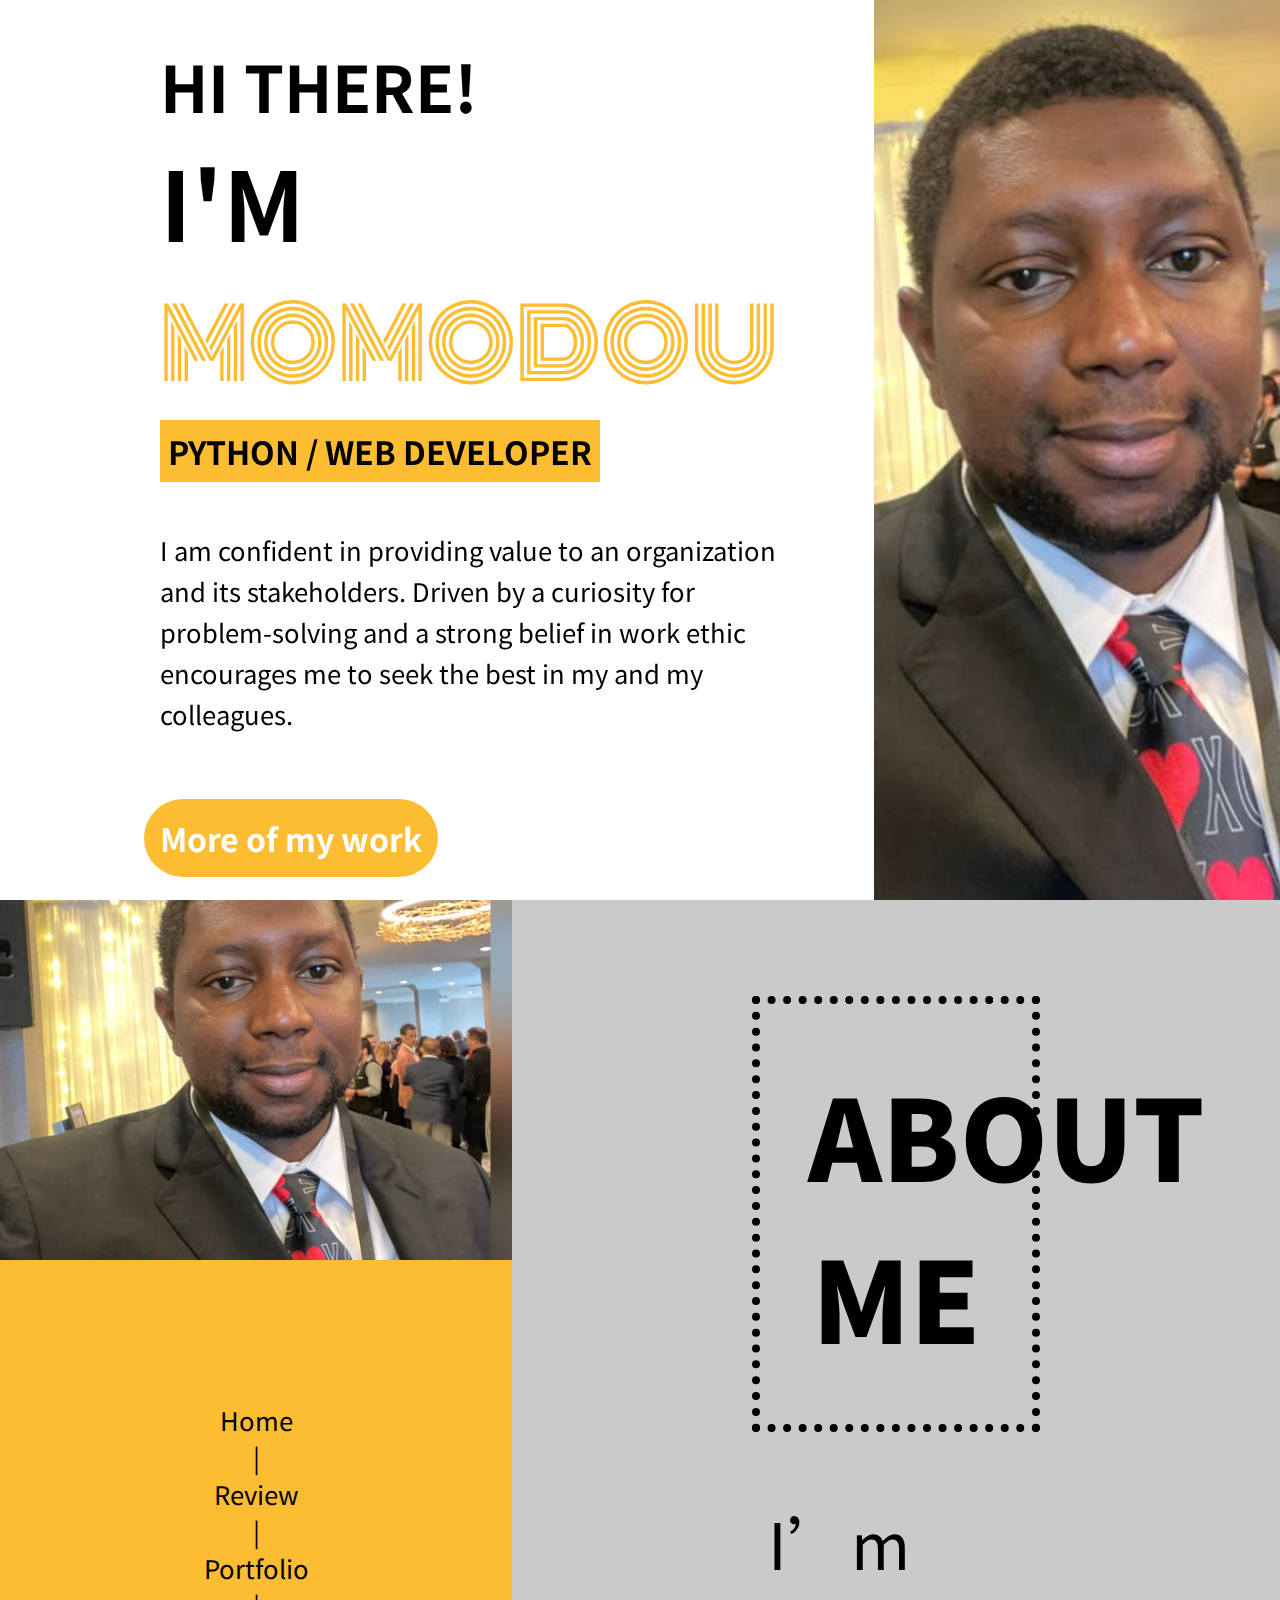
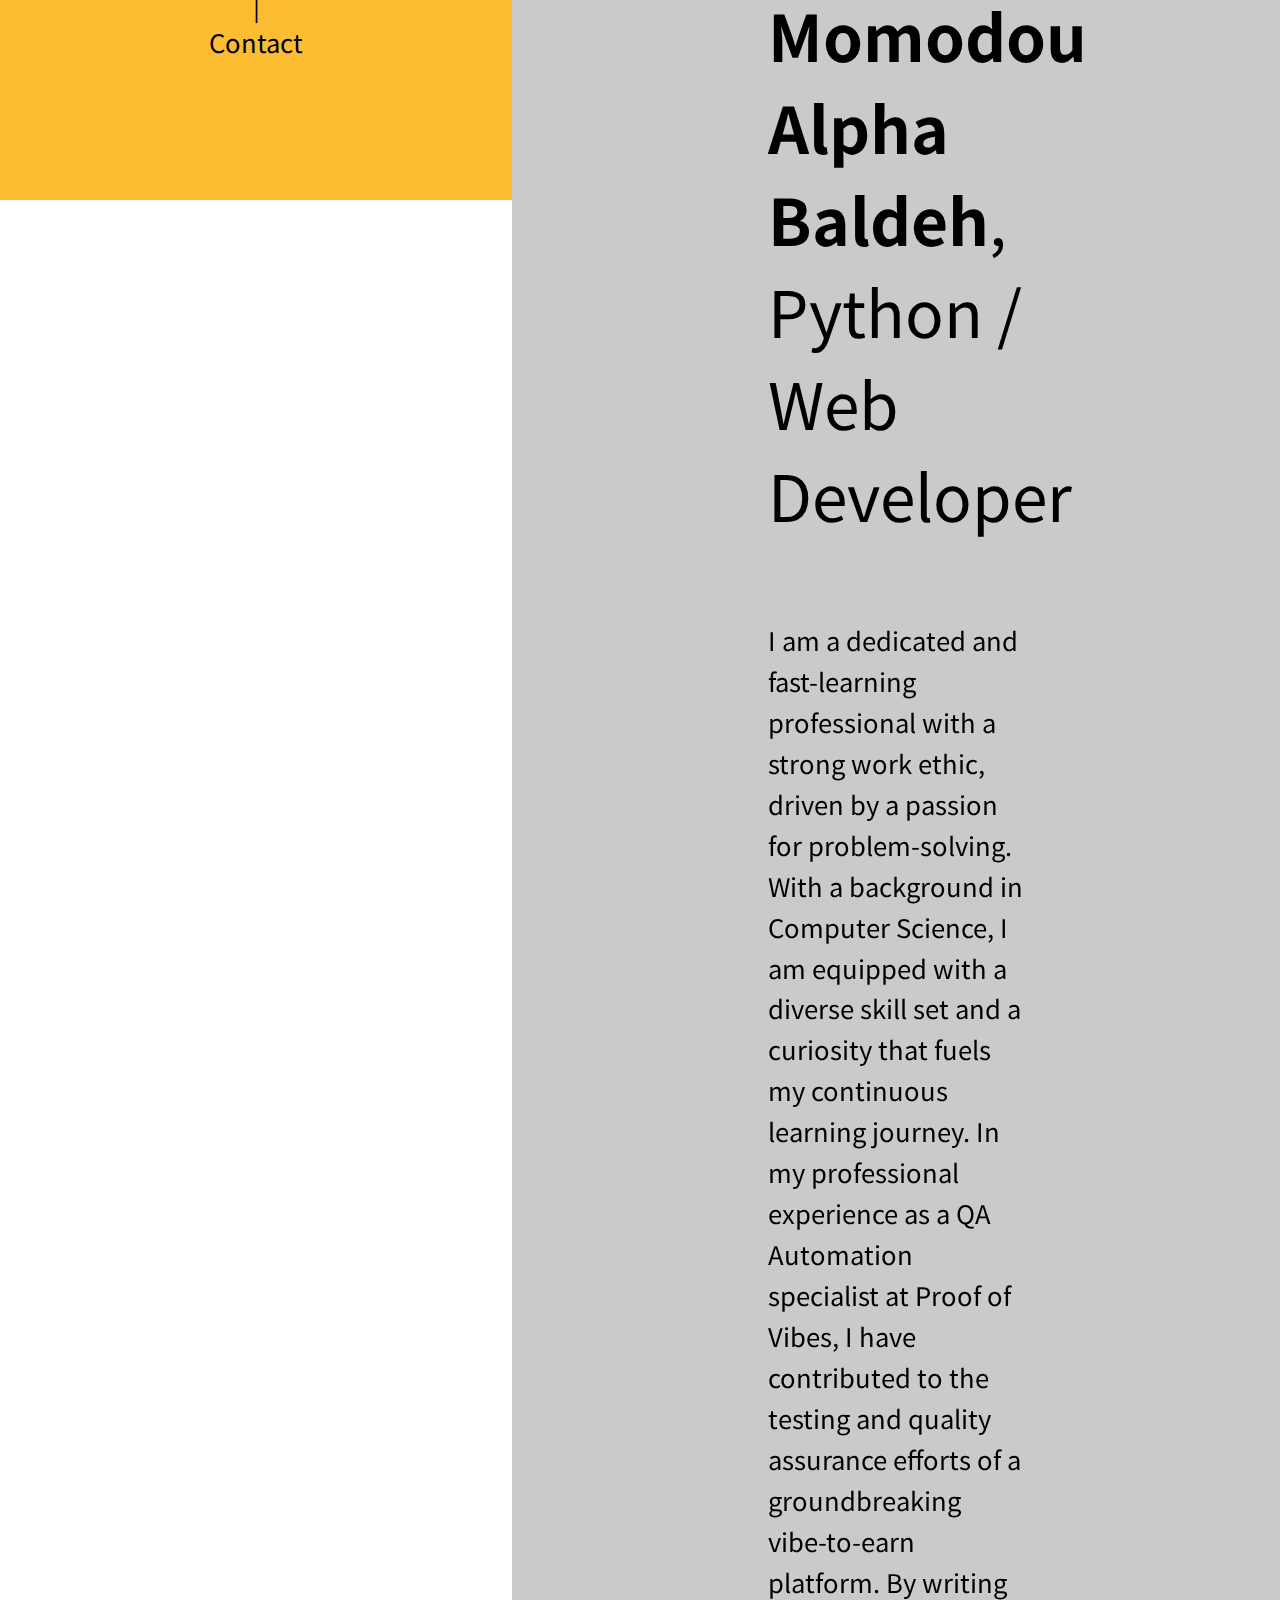
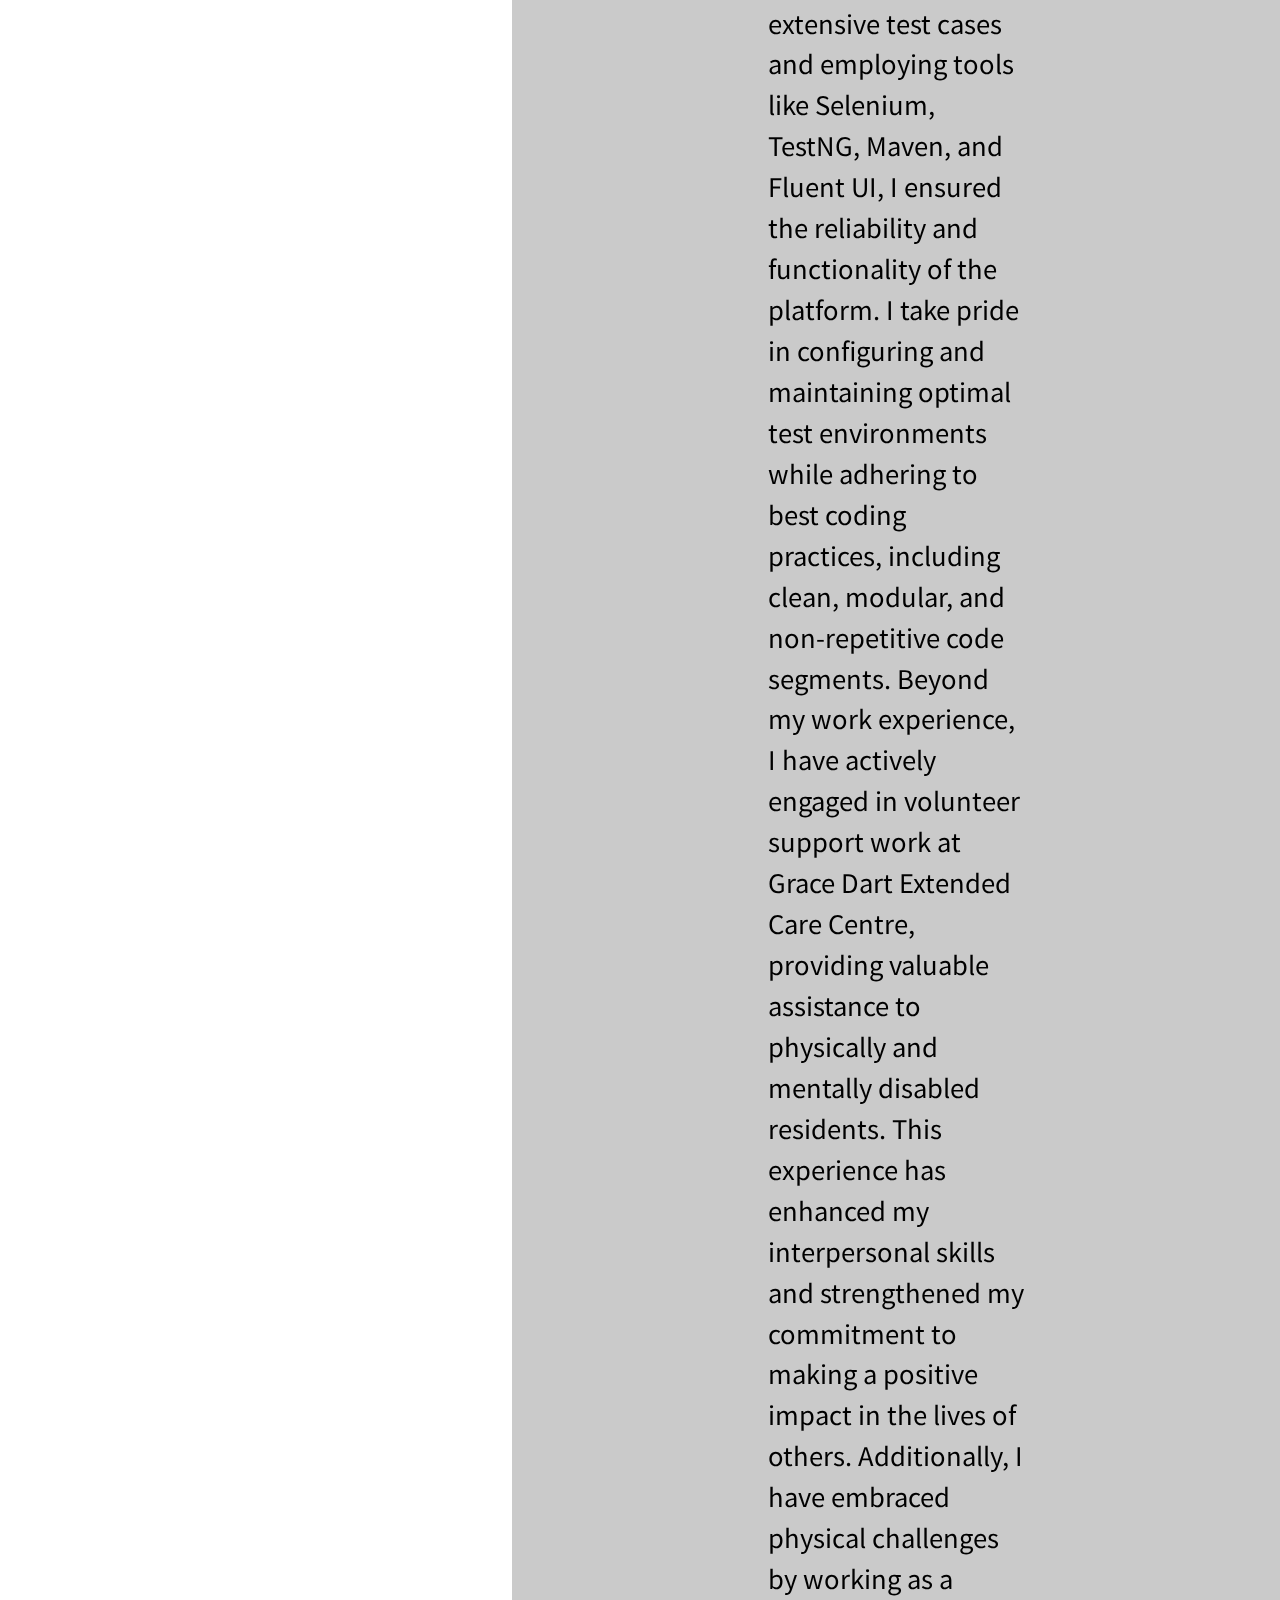
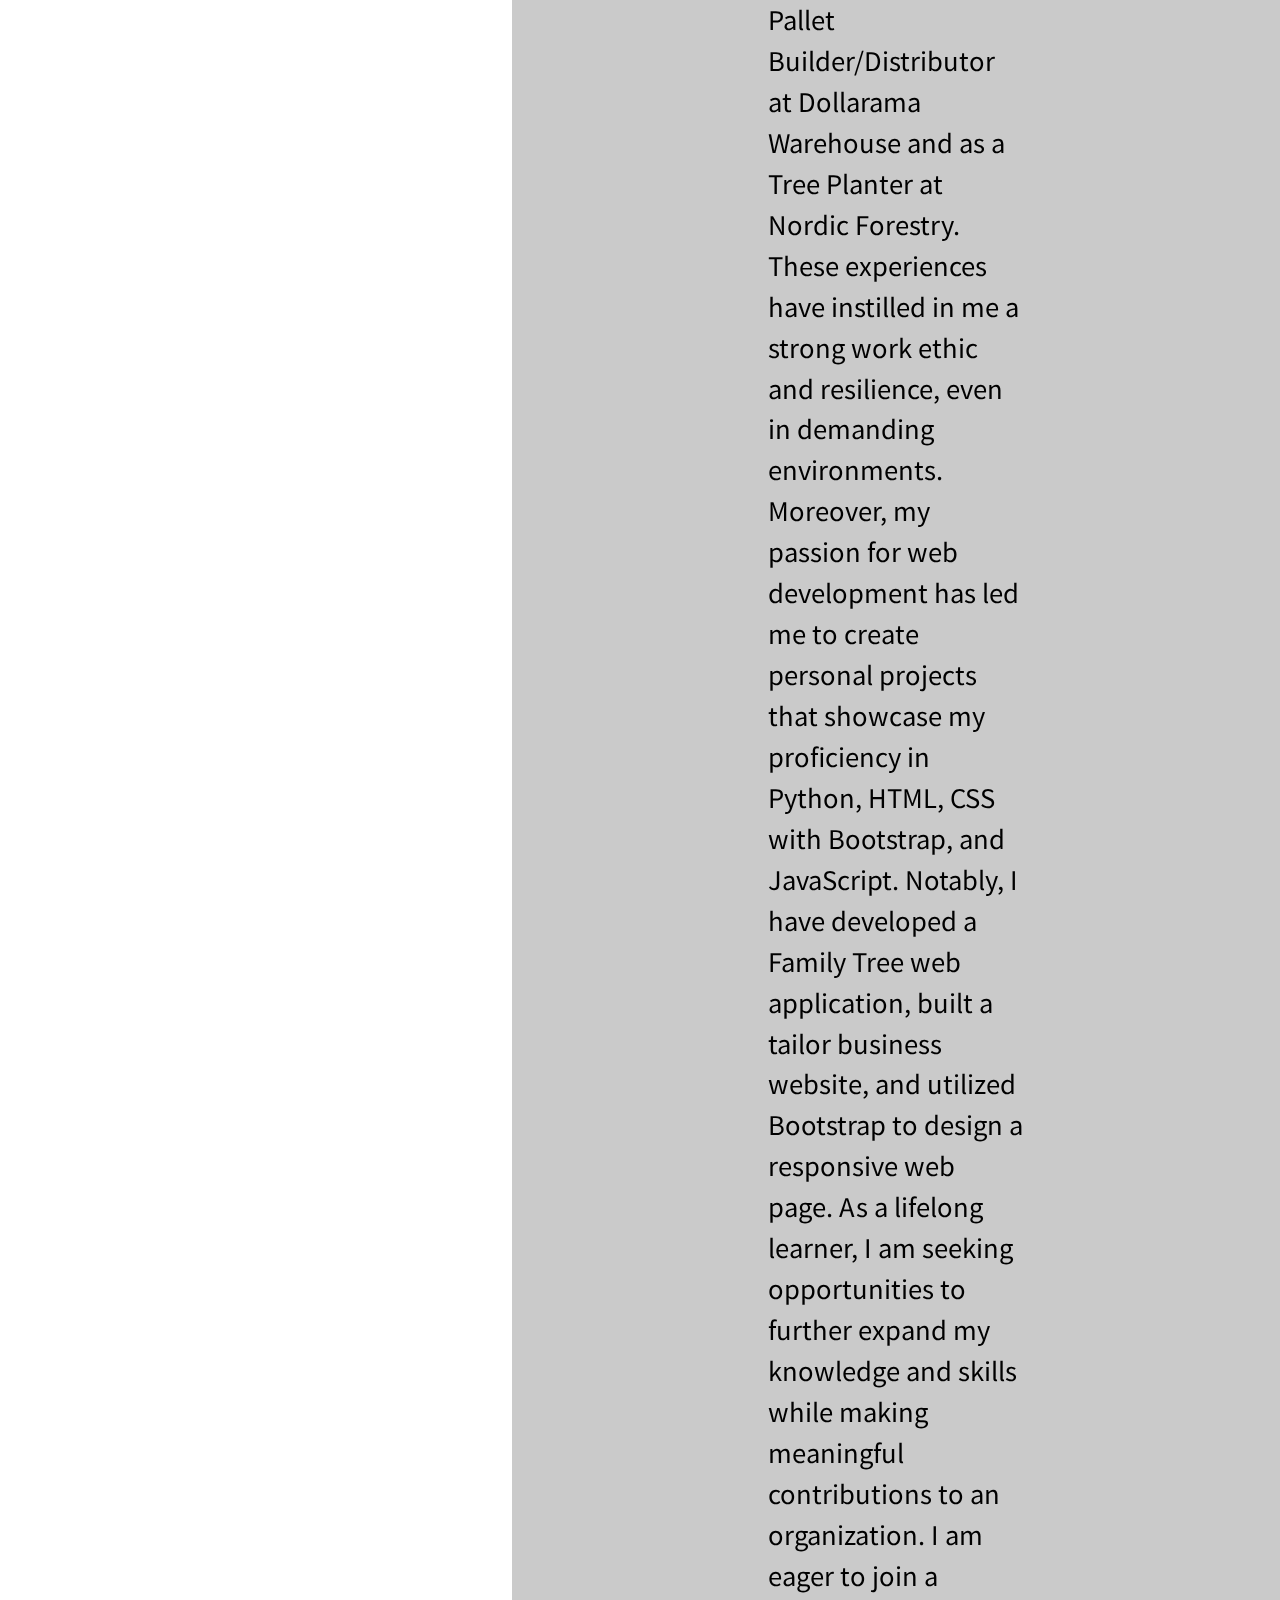
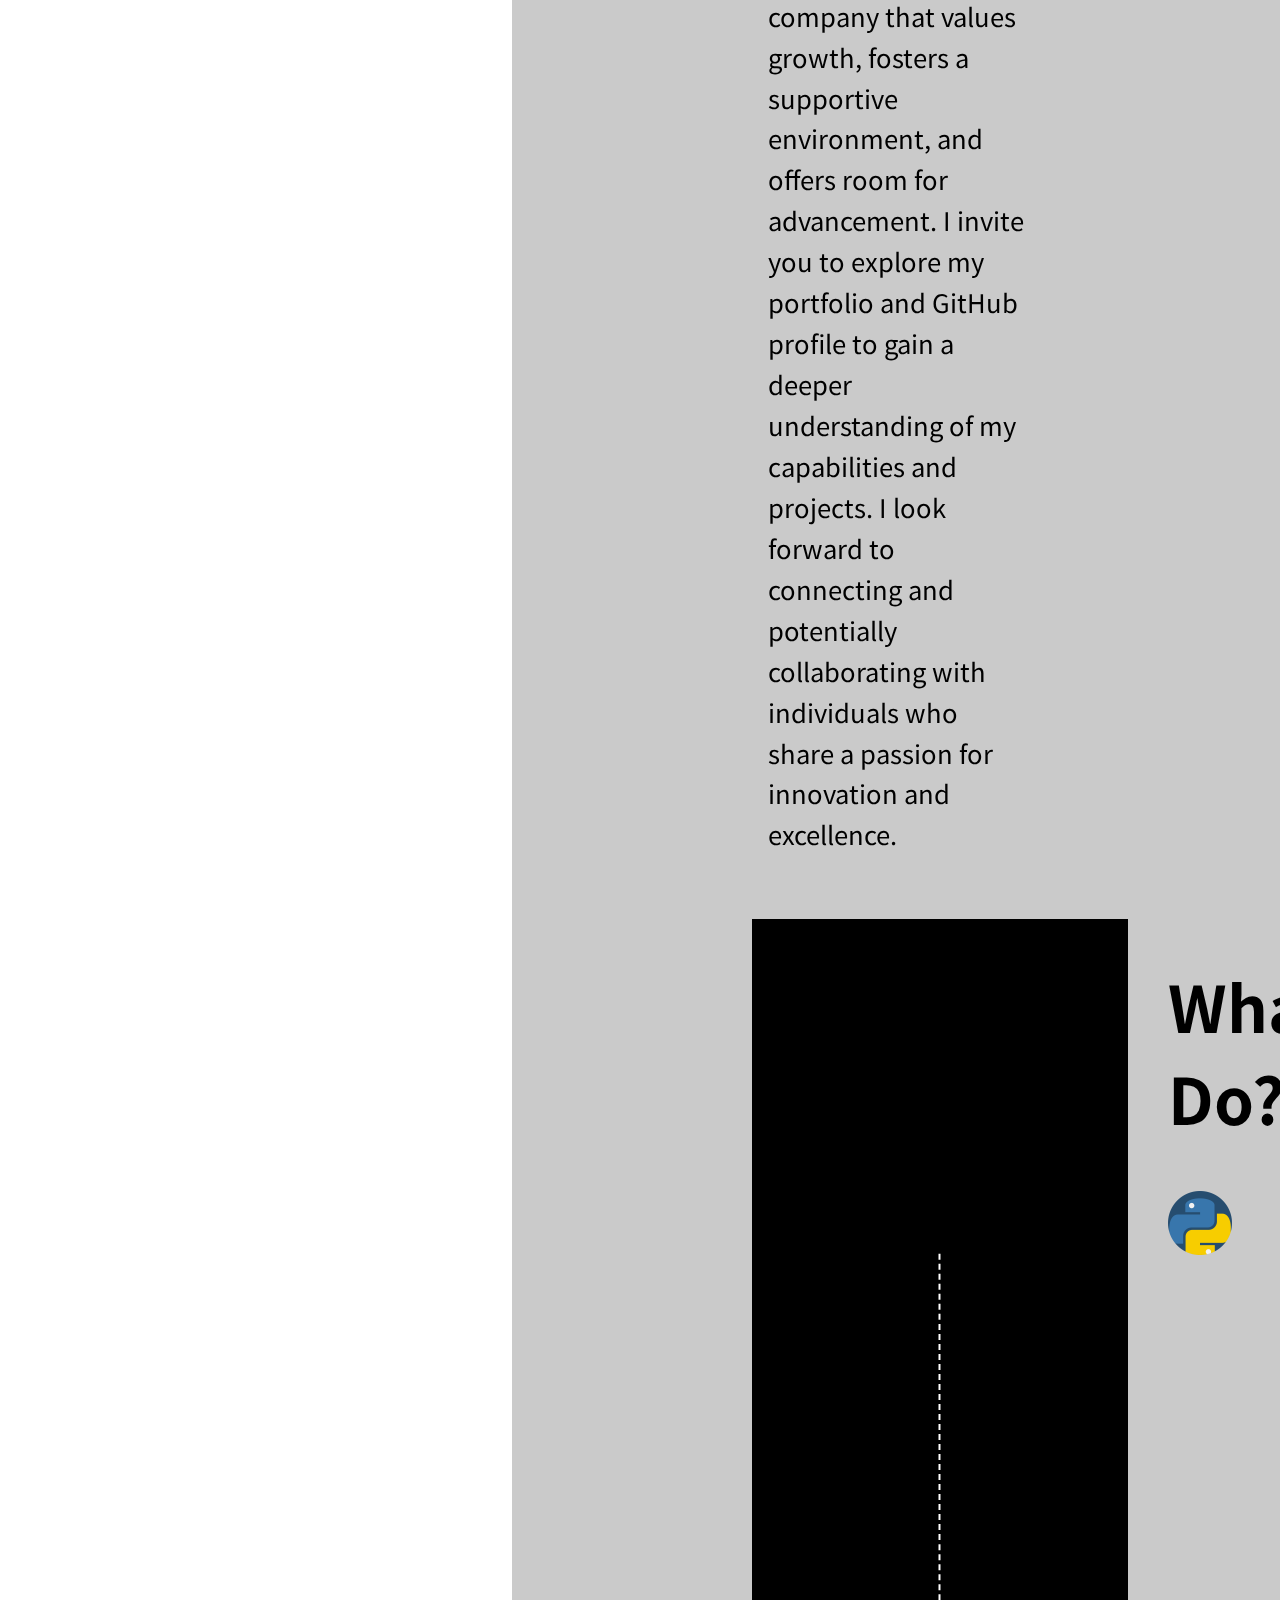
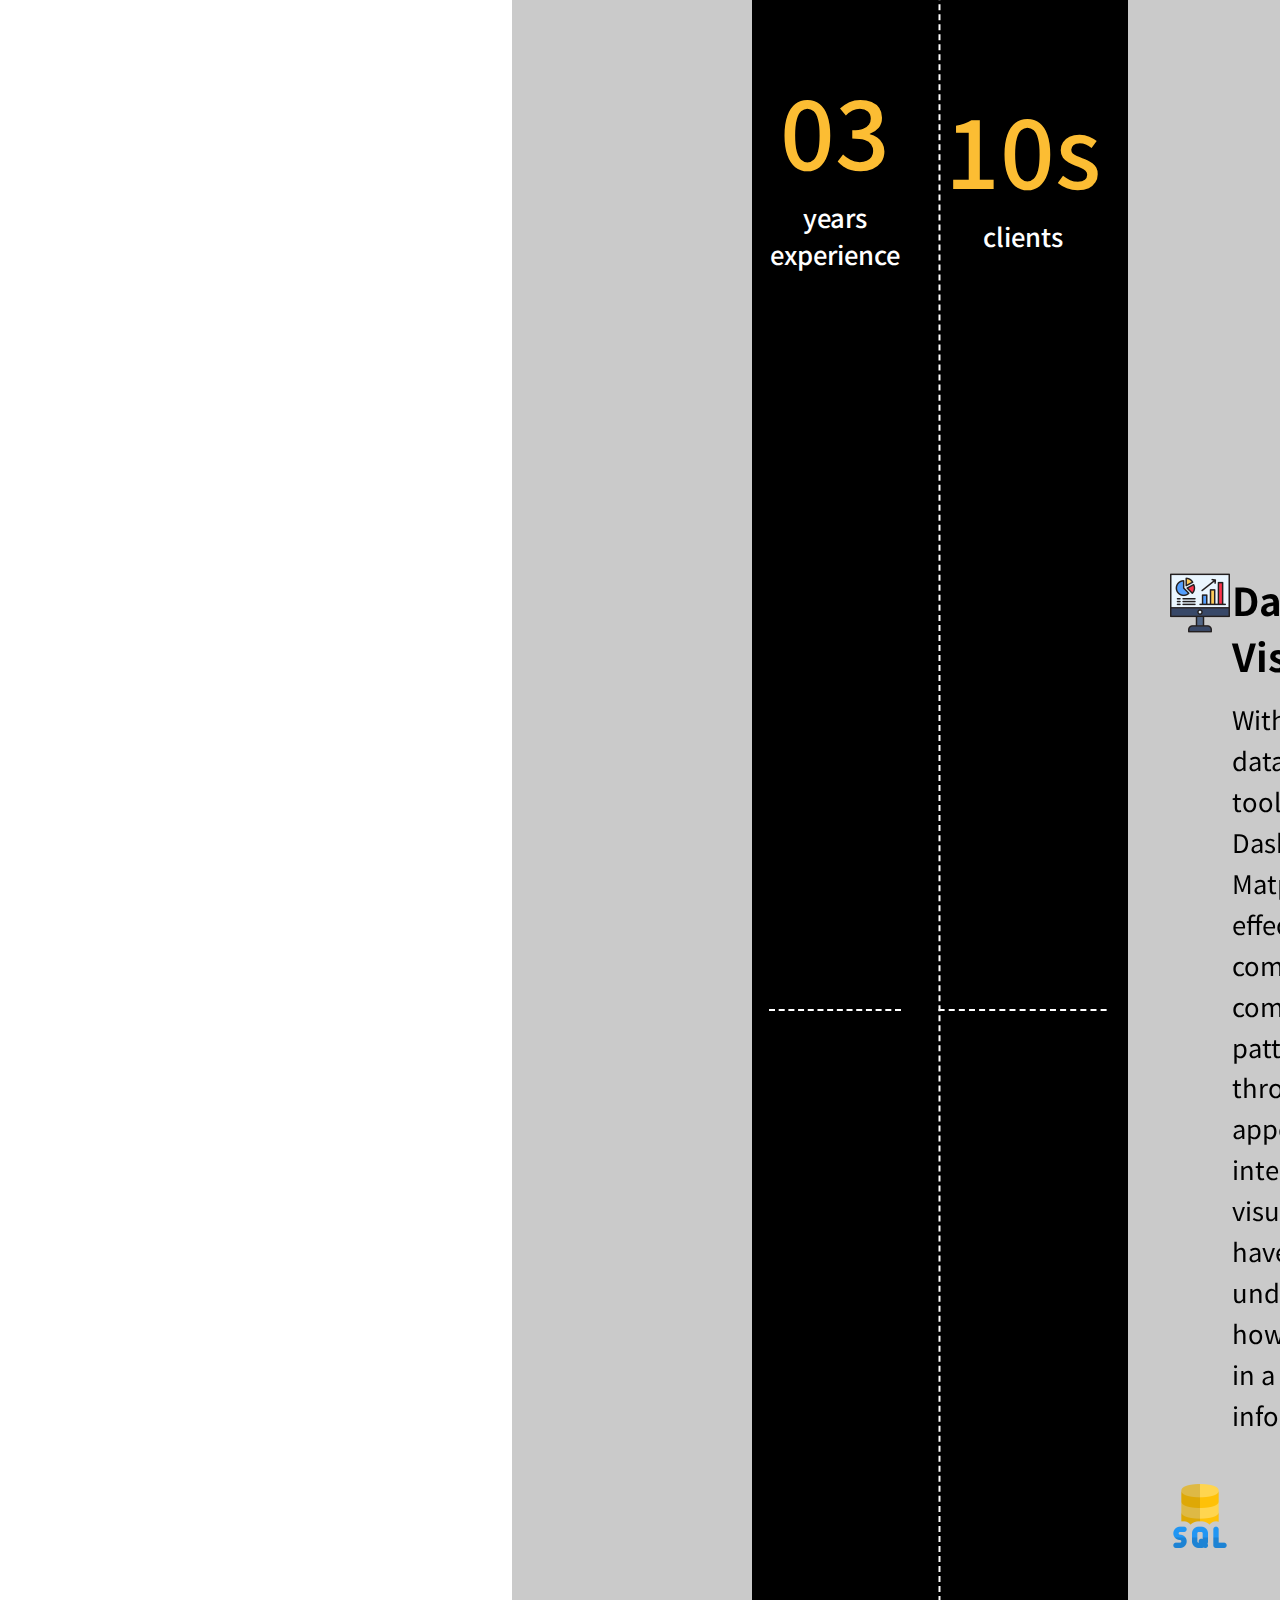
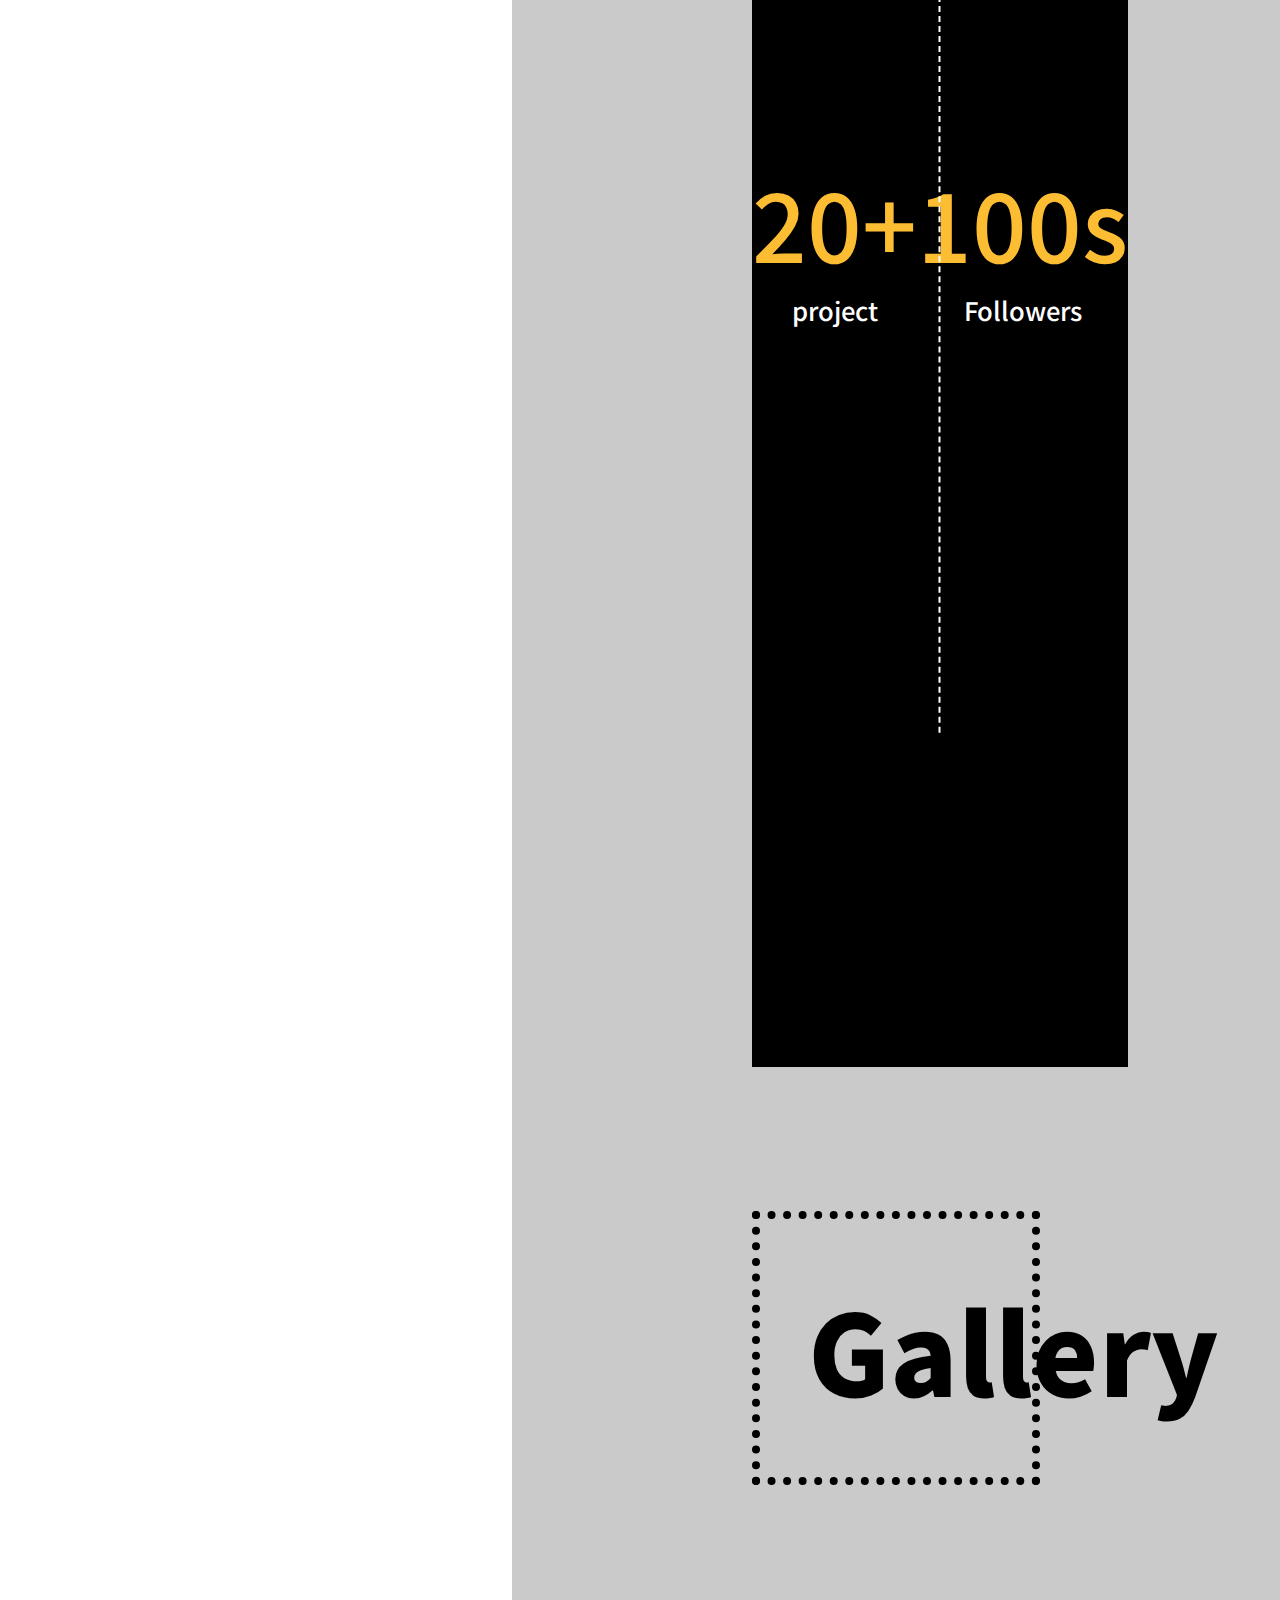
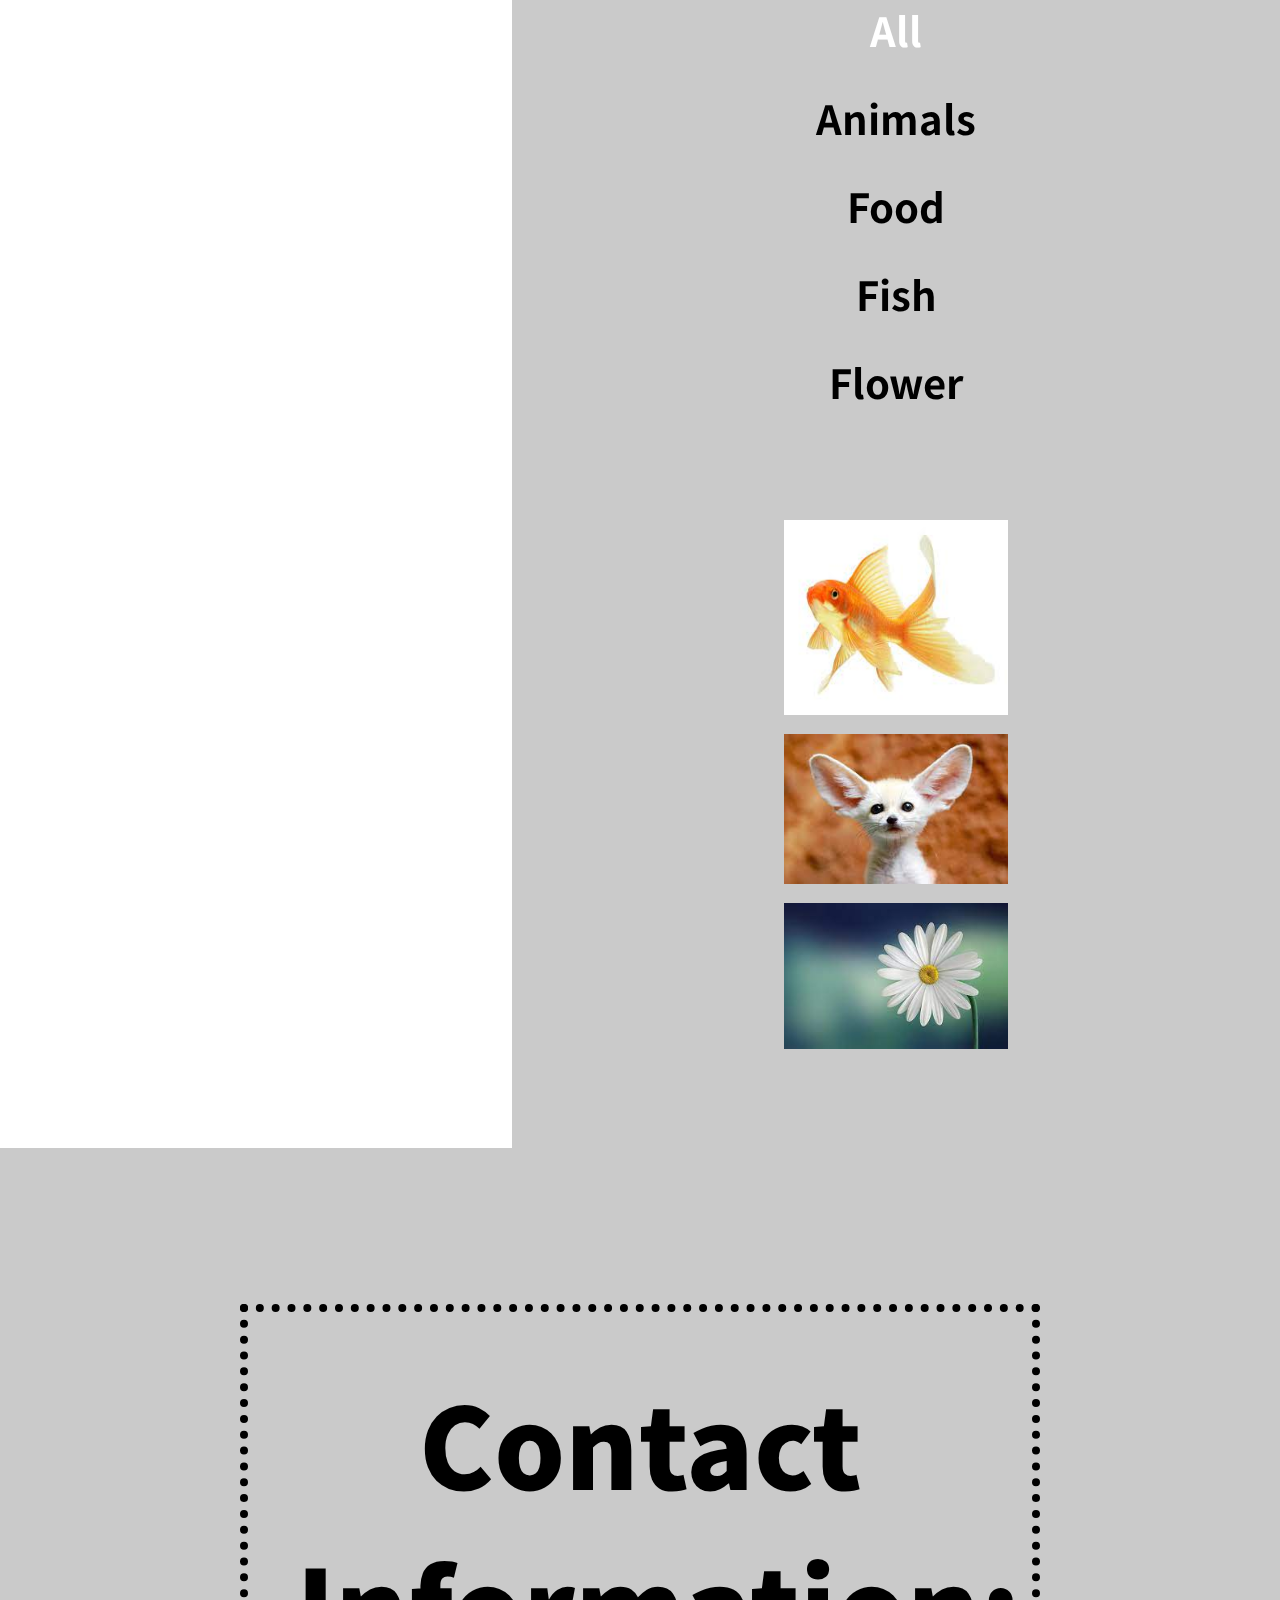
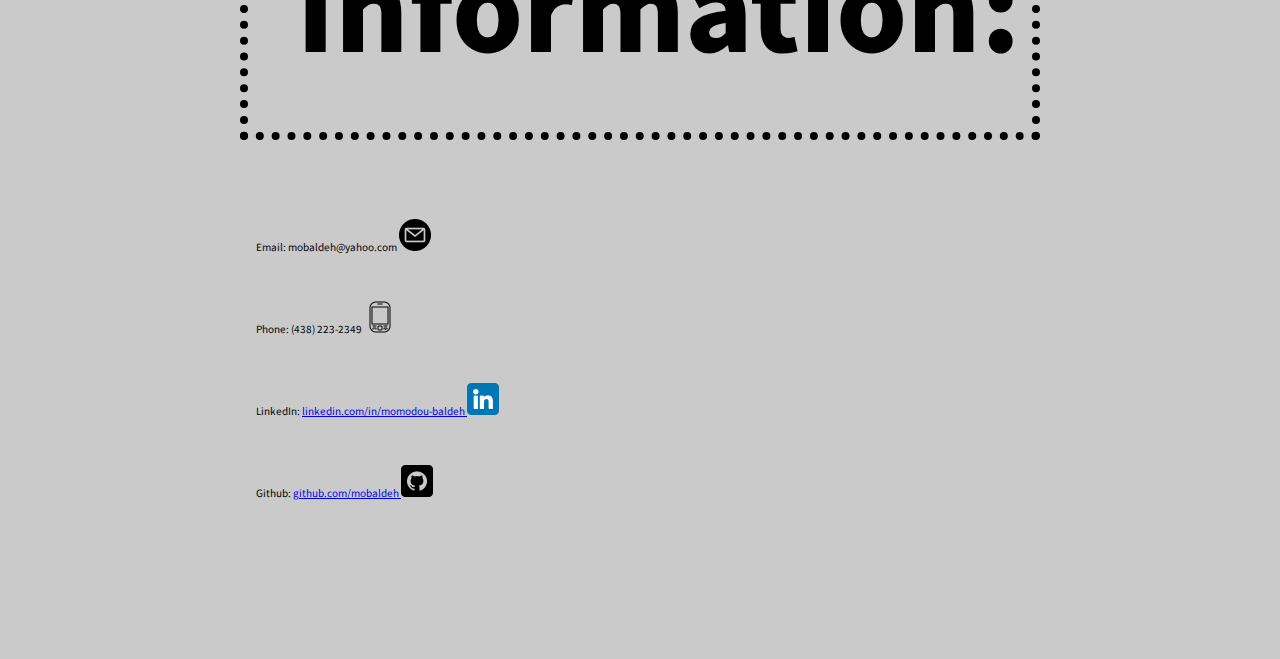
==== index.html @ ac230b59 "works" ====
<!DOCTYPE html>
<html lang="en">
    <head>
        <meta charset="UTF-8">
        <meta http-equiv="X-UA-Compatible" content="IE=edge">
        <meta name="viewport" content="width=device-width, initial-scale=1.0">
        <title>Portfolio</title>

        <link rel="stylesheet" href="/responsive.css">
        <link rel="stylesheet" href="./style.css">
        <link rel="preconnect" href="https://fonts.googleapis.com">
        <link rel="preconnect" href="https://fonts.gstatic.com" crossorigin>
        <link href="https://fonts.googleapis.com/css2?family=Monoton&family=Noto+Sans+TC:wght@100;300;400;500;700;900&display=swap" rel="stylesheet">
    </head>
    <body>
        <div class="hamburger-menu-wrapper">

            <input type="checkbox" class="side-hamb-menu" id="side-hamb-menu">
            <label class="hamb" for="side-hamb-menu">
                <span class="hamb-line"></span>
            </label>
            <div class="hamburger-menu">
                <a href="#Home">Home</a>
                <a href="#Review">Review</a>
                <a href="#Portfolio">Portfolio</a>
                <!-- <a href="#">Testimonials</a> -->
                <a href="#">Contact</a>
            </div>

        </div>
        <div class="sidenav">
            <a href="#Home">H</a>
            <a href="#Review">R</a>
            <a href="#Portfolio">P</a>
            <!-- <a href="#Testimony">T</a> -->
            <a href="#Contacts">C</a>
        </div>
        <div class="parent-section-1" id="Home">
            <div class="child-section-1">
                <img class="hero-img-mobile" src="./img/momodou.jpg" alt="">
                <h1>
                    <span class="small">hi there!</span>
                    I'm 
                    <span class="yellow">Momodou</span>
                    <span class="job-title">Python / Web Developer</span>
                </h1>
                <p class ="parapraph">

                    I am confident in providing value to an organization and its stakeholders. Driven by a curiosity for  problem-solving and a strong belief in work ethic encourages me to seek the best in my and my colleagues. 

                </p>
                <a class="cta-btn" href="https://neenemaataraa.github.io/familytree/index.html">
                    More of 
                    my work
                </a>
            </div>
            <div class="child-section-1 hero-img"></div>

        </div>
        <div class="content-section-container">
            <div class="content-child side-menu">
                <div class="hero-img"></div>
                <div class="content-menu">
                        <a href="#Home">Home</a>
                        <a href="#Review">Review</a>
                        <a href="#Portfolio">Portfolio</a>
                        <!-- <a href="#Testimonials">Testimonials</a> -->
                        <a href="#Contacts">Contact</a>
                </div>
            </div>            
            <div class="content-section" id="Review">
                
                <div class="content-child">
                    <h2>ABOUT ME</h2>
                    <h3>I’m <b>Momodou Alpha Baldeh</b>, Python  / Web Developer</h3>
                    <p class ="parapraph">
                        I am a dedicated and fast-learning professional with a strong work ethic, driven by a passion for problem-solving. With a background in Computer Science, I am equipped with a diverse skill set and a curiosity that fuels my continuous learning journey.

In my professional experience as a QA Automation specialist at Proof of Vibes, I have contributed to the testing and quality assurance efforts of a groundbreaking vibe-to-earn platform. By writing extensive test cases and employing tools like Selenium, TestNG, Maven, and Fluent UI, I ensured the reliability and functionality of the platform. I take pride in configuring and maintaining optimal test environments while adhering to best coding practices, including clean, modular, and non-repetitive code segments.

Beyond my work experience, I have actively engaged in volunteer support work at Grace Dart Extended Care Centre, providing valuable assistance to physically and mentally disabled residents. This experience has enhanced my interpersonal skills and strengthened my commitment to making a positive impact in the lives of others.

Additionally, I have embraced physical challenges by working as a Pallet Builder/Distributor at Dollarama Warehouse and as a Tree Planter at Nordic Forestry. These experiences have instilled in me a strong work ethic and resilience, even in demanding environments.

Moreover, my passion for web development has led me to create personal projects that showcase my proficiency in Python, HTML, CSS with Bootstrap, and JavaScript. Notably, I have developed a Family Tree web application, built a tailor business website, and utilized Bootstrap to design a responsive web page.

As a lifelong learner, I am seeking opportunities to further expand my knowledge and skills while making meaningful contributions to an organization. I am eager to join a company that values growth, fosters a supportive environment, and offers room for advancement.

I invite you to explore my portfolio and GitHub profile to gain a deeper understanding of my capabilities and projects. I look forward to connecting and potentially collaborating with individuals who share a passion for innovation and excellence.                                                            
                    </p>
                    <div class="about">
                        <div class="about-numbers">
                            <div class="has-border"><span>03</span> years experience</div>
                            <div class="has-border"><span>10s</span> clients</div>
                            <div><span>20+</span> project</div>
                            <div><span>100s</span> Followers</div>
                        </div>
                        <div class="about-content">
                            <h4>What I Do?</h4>
                            <div class="about-skills">
                                <div class="skill-item">
                                    <div class="skill-img"><img class="skill-icon" src="./img/python.png" alt="Skill Image"></div>
                                    <div class="skill-content">
                                        <h4>Python</h4>
                                        <p class ="parapraph">
                                            I possess advanced skills in Python, including proficiency in Numpy and Pandas. I have utilized Python for various data analysis and manipulation tasks, showcasing my ability to extract valuable insights from complex datasets.</p>
                                    </div>
                                </div>
                                <div class="skill-item">
                                    <div class="skill-img"><img class="skill-icon" src="./img/web-analytics.png" alt="Skill Image"></div>
                                    <div class="skill-content">
                                        <h4>Data Visualization</h4>
                                        <p class ="parapraph">
                                            With expertise in data visualization tools such as Plotly, Dash, and Matplotlib, I have effectively communicated complex data patterns and trends through visually appealing and interactive visualizations. I have a strong understanding of how to present data in a compelling and informative manner.</p>
                                    </div>
                                </div>
                                <div class="skill-item">
                                    <div class="skill-img"><img class="skill-icon" src="./img/sql-server.png" alt="Skill Image"></div>
                                    <div class="skill-content">
                                        <h4>SQL</h4>
                                        <p class ="parapraph">
                                            I possess advanced skills in SQL, enabling me to efficiently query and manipulate databases. I have experience in designing and optimizing database schemas, writing
                                             complex queries, and performing data analysis tasks, ensuring data integrity and accuracy.
                                            </p>
                                    </div>
                                </div>
                            </div>
                        </div>
                        
                    </div>
                    
                </div>
            </div>
            <div class="content-section" id="Portfolio">
                <div class="content-child">
                    <h2>Gallery</h2>

                    <div class="Gal-menu">
                        <div class="box">
                            <div class="category">
                                <div class="btn active" data-category="all"> all </div>
                                <div class="btn" data-category="animal">animals</div>
                                <div class="btn" data-category="food">food</div>
                                <div class="btn" data-category="fish">fish</div>
                                <div class="btn" data-category="flower">flower</div>

                            </div>
                        </div>
                    </div>
                
                    <div class="gallery">
                
                
                        <div class="image-container">
                            <img src="https://encrypted-tbn0.gstatic.com/images?q=tbn:ANd9GcSSAGHtSKBAPFiVc8BqpC-j5qyyjC1reOxxzA&usqp=CAU" data-cat="animal" data-search="animal bird cute chicks" alt="">
                            <img src="https://encrypted-tbn0.gstatic.com/images?q=tbn:ANd9GcRgmFbZKKznz1c6gKJrYXl23E-ybYqpsh9HAw&usqp=CAU" data-cat="food" data-search="vector cookies christmas" alt="">
                            <img src="https://encrypted-tbn0.gstatic.com/images?q=tbn:ANd9GcRZIDWYtqICRgpRqlC6heg0JqJC7Iovgq6YoQ&usqp=CAU" data-cat="food" data-search="food corn cartoon png" alt="">
                            <img src="[data-uri]" data-cat="fish" data-search="animal fish dolphin" alt="">
                            <img src="[data-uri]" data-cat="animal" data-search="animal squirrel cute" alt="">
                            <img src="[data-uri]" data-cat="flower" data-search="flower plants nature cartoon" alt="">
                        </div>
                    
                
                    </div>
                
                    
                    </div>
                
                    <div class="image-popup">
                        <img src="" alt="">
                    </div>        
                    </div>
                </div>
                </div>
            </div>
        </div>
        <div class="content-section" id="Contacts">
            <div class="content-child">

            <br>
            <br>
            <br>
            <br>
            <h2>Contact Information:</h2>
            <br>
<div>
    Email: mobaldeh@yahoo.com <img class="contact-img" src="./img/email.png" alt="">
</div>
<br>
<div>
    Phone: (438) 223-2349 <img  class="contact-img" src="./img/telephone.png" alt="">

</div>
<br>
<div>
    LinkedIn: <a href="https://www.linkedin.com/in/momodou-baldeh">linkedin.com/in/momodou-baldeh  </a><img class="contact-img" src="./img/linkedin.png" alt="">

</div>
<br>
<div>
    Github: <a href="https://github.com/Mobaldeh">github.com/mobaldeh  </a><img  class="contact-img" src="./img/github.png" alt="">

</div>
<br>


</p>
        </div>    
    </body>
    <script src="scripts.js"></script>
</html>
---- responsive.css ----
.content-child h2 {
    font-size: 4.5rem;
    padding: 1.5rem;
}

@media only screen and (max-width: 480px) {
    .child-section-1 h1 {
        font-size: 4rem;
    }

    .child-section-1 h1 .small {
        font-size: 3rem;
    }

    .cta-btn {
        font-size: 1.4rem;
    }

    .content-child h2 {
        font-size: 3rem;
        padding: 1rem;
    }
}
---- style.css ----
/* start css reset */
html, body, div, span, applet, object, iframe,
h1, h2, h3, h4, h5, h6, p, blockquote, pre,
a, abbr, acronym, address, big, cite, code,
del, dfn, em, img, ins, kbd, q, s, samp,
small, strike, strong, sub, sup, tt, var,
b, u, i, center,
dl, dt, dd, ol, ul, li,
fieldset, form, label, legend,
table, caption, tbody, tfoot, thead, tr, th, td,
article, aside, canvas, details, embed, 
figure, figcaption, footer, header, hgroup, 
menu, nav, output, ruby, section, summary,
time, mark, audio, video {
	margin: 0;
	padding: 0;
	border: 0;
	font-size: 100%;
	font: inherit;
	vertical-align: baseline;
}

p {
    line-height: 1.6;
    margin-bottom: 3rem;
    font-size: 1.6rem;
}

h1, h2, h3, h4, h5, h6 {
    margin-bottom: 3rem;
}

.content-child {
    background: #cacaca;
}

/* end css reset */

body {
    font-family: 'Noto Sans TC', sans-serif;
    font-size: 62.5%;
}

.sidenav, .parent-section-1, .content-section-container {
    z-index: 0;
    position: relative;
}

/* -------------------- */
/* -------------------- */
/* start parent section */
/* -------------------- */
/* -------------------- */

.parent-section-1 {
    grid-template-columns: 1fr 2fr;
}


.child-section-1 {
    display: flex;
    justify-content: center;
    flex-direction: column;
}

.child-section-1 > * {
    padding: 1rem;
}

.child-section-1 h1 {
    font-size: 1.5rem;
    font-weight: bold;
    text-transform: uppercase;
    margin-bottom: 1rem;
}

.child-section-1 h1 .small {
    font-size: 1.5rem;
    display: block;
}

.child-section-1 h1 .job-title {
    font-size: 2rem;
    background: #fcbd33;
    width: fit-content;
    display: block;
    padding: 0.5rem;
}

.child-section-1 h1 .yellow {
    color: #fcbd33;
    font-family: 'Monoton', cursive;
    font-weight: 250;
}

.cta-btn {
    background: #fcbd33;
    color: #ffffff;
    border-radius: 5rem;
    padding: 1rem;
    text-decoration: none;
    font-size: 1.6rem;
    font-weight: bold;
    width: fit-content;
    display: block;
    margin: 0 auto 3rem;
}

.sidenav {
    position: fixed;
    right: 2.5%;
    top: 50%;
    transform: translateY(-50%);
    padding: 1rem;
    background: #fcbd33;
    border-radius: 3rem;
    display: flex;
    justify-content: center;
    align-items: center;
    flex-direction: column;
}

.sidenav a {
    display: block;
    color: #000000;
    font-size: 1.2rem;    
    text-decoration: none;
}

.sidenav a:hover {
    color: #ffffff;
}

.sidenav a::after {
    display: block;
    content: "|";
    text-align: center;
}

.sidenav a:hover::after {
    color: #000000;
}

.sidenav a:last-child::after {
    display: none;
}

/* -------------------- */
/* -------------------- */
/* End parent section */
/* -------------------- */
/* -------------------- */

.content-section-container {
    grid-template-columns: 40% 60%;
}

.content-section {
    grid-column: 2;
}

.content-child > * {
    padding: 1rem;
}

.content-menu {
    padding: 1rem;
    background: #fcbd33;
    display: flex;
    justify-content: center;
    align-items: center;
    flex-direction: column;
}

.content-menu a {
    display: block;
    color: #000000;
    font-size: 1.6rem;    
    text-decoration: none;
}

.content-menu a:hover {
    color: #ffffff;
}

.content-menu a::after {
    display: block;
    content: "|";
    text-align: center;
}

.content-menu a:hover::after {
    color: #000000;
}

.content-menu a:last-child::after {
    display: none;
}

.content-child h2 {
    font-size: 2.8rem;
    font-weight: 900;
    text-align: center;
    padding: 1rem;
    margin: 3rem 0;
    border: 0.5rem dotted #000000;
}

.content-child h3 {
    font-size: 4rem;
}

.content-child h3 b {
    font-weight: 700;
}

.about, .about-numbers, .skill-item {
    grid-template-columns: 1fr 1fr;
}

.about {
    grid-template-columns: 2fr 1fr;
}

.about-numbers {
    background: #000000;
    text-align: center;
    position: relative;
}

.about-numbers:after {
    content: "";
    display: block;
    position: absolute;
    top: 50%;
    left: 50%;
    transform: translate(-50%, -50%);
    height: 80%;
    width: 1px;
    border-left: 2px dashed #ffffff;
}

.has-border {
    position: relative;
}

.has-border:after {
    content: "";
    display: block;
    position: absolute;
    bottom: 0%;
    left: 50%;
    transform: translateX(-50%);
    height: 1px;
    width: 80%;
    border-top: 2px dashed #ffffff;
} 

.about-numbers div {
    color: #ffffff;
    font-size: 1.6rem;
    font-weight: 500;
    display: flex;
    justify-content: center;
    align-items: center;
    flex-direction: column;
}

.about-numbers span {
    color: #fcbd33;
    font-weight: 500;
    font-size: 6rem;
    display: block;
}

.about-content {
    padding: 2.5rem;
}

.about-content h4 {
    font-size: 4rem;
    font-weight: 700;
}

.skill-item h4 {
    font-size: 2.4rem;
    margin-bottom: 1rem;
}

/* start Gallery section */

.box {
    text-align: center;
}

.btn {
    margin-top: 10px;
    display: inline-block;
    padding: 10px 30px;
    cursor: pointer;
    font-size: 2.5rem;
    text-transform: capitalize;
    text-align: center;
    font-weight: 700;
}

.btn:hover {
    color: #fcbd33;
}

.skill-icon {
    width: 4rem;
    height: 4rem;
}

.gallery {
    padding: 2rem;
    text-align: center;
}

.gallery .image-container {
    gap: 1.5rem;
    columns: 3 25rem;
}

.gallery .image-container img {
    break-inside: avoid;
    width: 100%;
    background-color: #ffffff;
    object-fit: cover;
    cursor: pointer;
    margin-bottom: 1rem;
}

.gallery .image-container img:hover {
    transform: scale(.95);
}

.box {
    padding: 2rem 0;
}

.btn.active {
    color: #ffffff;
}

.image-popup {
    position: fixed;
    top: 0;
    left: 0;
    z-index: 1200;
    background-color: var(--dark-bg);
    height: 100vh;
    width: 100%;
    display: none;
    align-items: center;
    justify-content: center;
    padding: 4rem 2rem;
    overflow-y: scroll;
}

.image-popup img {
    width: 60rem;
    cursor: pointer;
    border: 1rem solid var(--white);
    background-color: var(--white);
}

.hero-img-mobile,
.hero-img,
.about {
    padding: 0;
}

/* Hamburger Menu */

.hamburger-menu-wrapper {
    position: fixed;
    top: 0;
    left: 0;
    width: 100%;
    z-index: 1;
}

.hamb {
    position: relative;
    display: block;
    height: 0;
}

.hamb-line {
    display: block;
    height: 4rem;
    width: 4rem;
    position: relative;
    margin-left: 1rem;
    padding-top: 1rem;
    z-index: 9999;
}

.hamb-line:before,
.hamb-line:after {
    display: block;
    content: "";
    background: #000;
    height: 0.5rem;
    position: absolute;
    width: 100%;
    transition: all 0.25s ease 0s;
}

.hamb-line:before {
    top: 50%;
}

.hamb-line:after {
    top: 85%;
}

.side-hamb-menu {
    display: none;
}

.hamburger-menu {
    max-height: 0;
    transition: max-height 0.3s ease 0s;
    background: #cacaca;
    display: flex;
    flex-direction: column;
    position: relative;
    z-index: -999;
}

.side-hamb-menu:checked ~ .hamburger-menu {
    max-height: 100vh;
    transition: max-height 0.7s ease 0s;
    z-index: 999;
}

.hamburger-menu a {
    color: #000000;
    font-size: 1.6rem;
    margin: 2rem 0;
    text-align: center;
    text-decoration: none;
    opacity: 0;
    pointer-events: none;
}

.side-hamb-menu:checked ~ .hamburger-menu a {
    display: block;
    opacity: 1;
    transition: all 2s ease 0s;
    pointer-events: all;
}

.side-hamb-menu:checked .hamb .hamb-line {
    background: transparent;
}

.side-hamb-menu:checked ~ .hamb .hamb-line::before {
    transform: rotate(-45deg);
    top: 50%;
}

.side-hamb-menu:checked ~ .hamb .hamb-line::after {
    transform: rotate(45deg);
    top: 50%;
}

.side-hamb-menu:checked ~ .hamb .hamb-line::before,
.side-hamb-menu:checked ~ .hamb .hamb-line::after {
    top: 67%;
}

/* End Menu */

@media only screen and (min-width: 768px) {
    .parent-section-1,
    .content-section-container,
    .side-menu,
    .about,
    .about-numbers,
    .skill-item {
        display: grid;
    } 

    .parent-section-1 {
        height: 100vh;
    }

    .child-section-1 {
        padding: 0 5rem 0 9rem;
    }

    .content-child {
        padding: 3rem 15rem;
    }

    .content-child h2 {
        font-size: 7rem;
        padding: 3rem;
    }

    .child-section-1 h1 {
        font-size: 6rem;
    }

    .child-section-1 h1 .small {
        font-size: 4rem;
    }

    .cta-btn {
        margin: 0;
        font-size: 2rem;
    }

    .hero-img-mobile {
        display: none;
    }

    .hero-img {
        background-image: url(./img/momodou.jpg);
        background-size: cover;
        background-position: center;
    }

    .side-menu {
        height: 100vh;
        grid-template-rows: 40% 60%;
        padding: 0;
        grid-column: 1;
        position: sticky;
        top: 0;
    }    

    .hamburger-menu-wrapper {
        display: none;
    }
}

@media only screen and (max-width: 768px) {
    .sidenav,
    .content-menu,
    .has-border:after,
    .about-numbers:after {
        display: none;
    }

    .about-numbers div {
        margin-bottom: 1.6rem;
    }

    .about-numbers {
        padding-bottom: 1.6rem;
    }

    .about-content {
        padding: 1rem;
    }

    .btn {
        margin-top: 0px;
        padding: 10px 20px;
        font-size: 1.6rem;
    }

    #Portfolio {
        margin-top: -3rem;
    }
}

.contact-img {
    width: 2rem;
    height: 2rem;
}

.parapraph {
    font-size: 1.6rem;
}
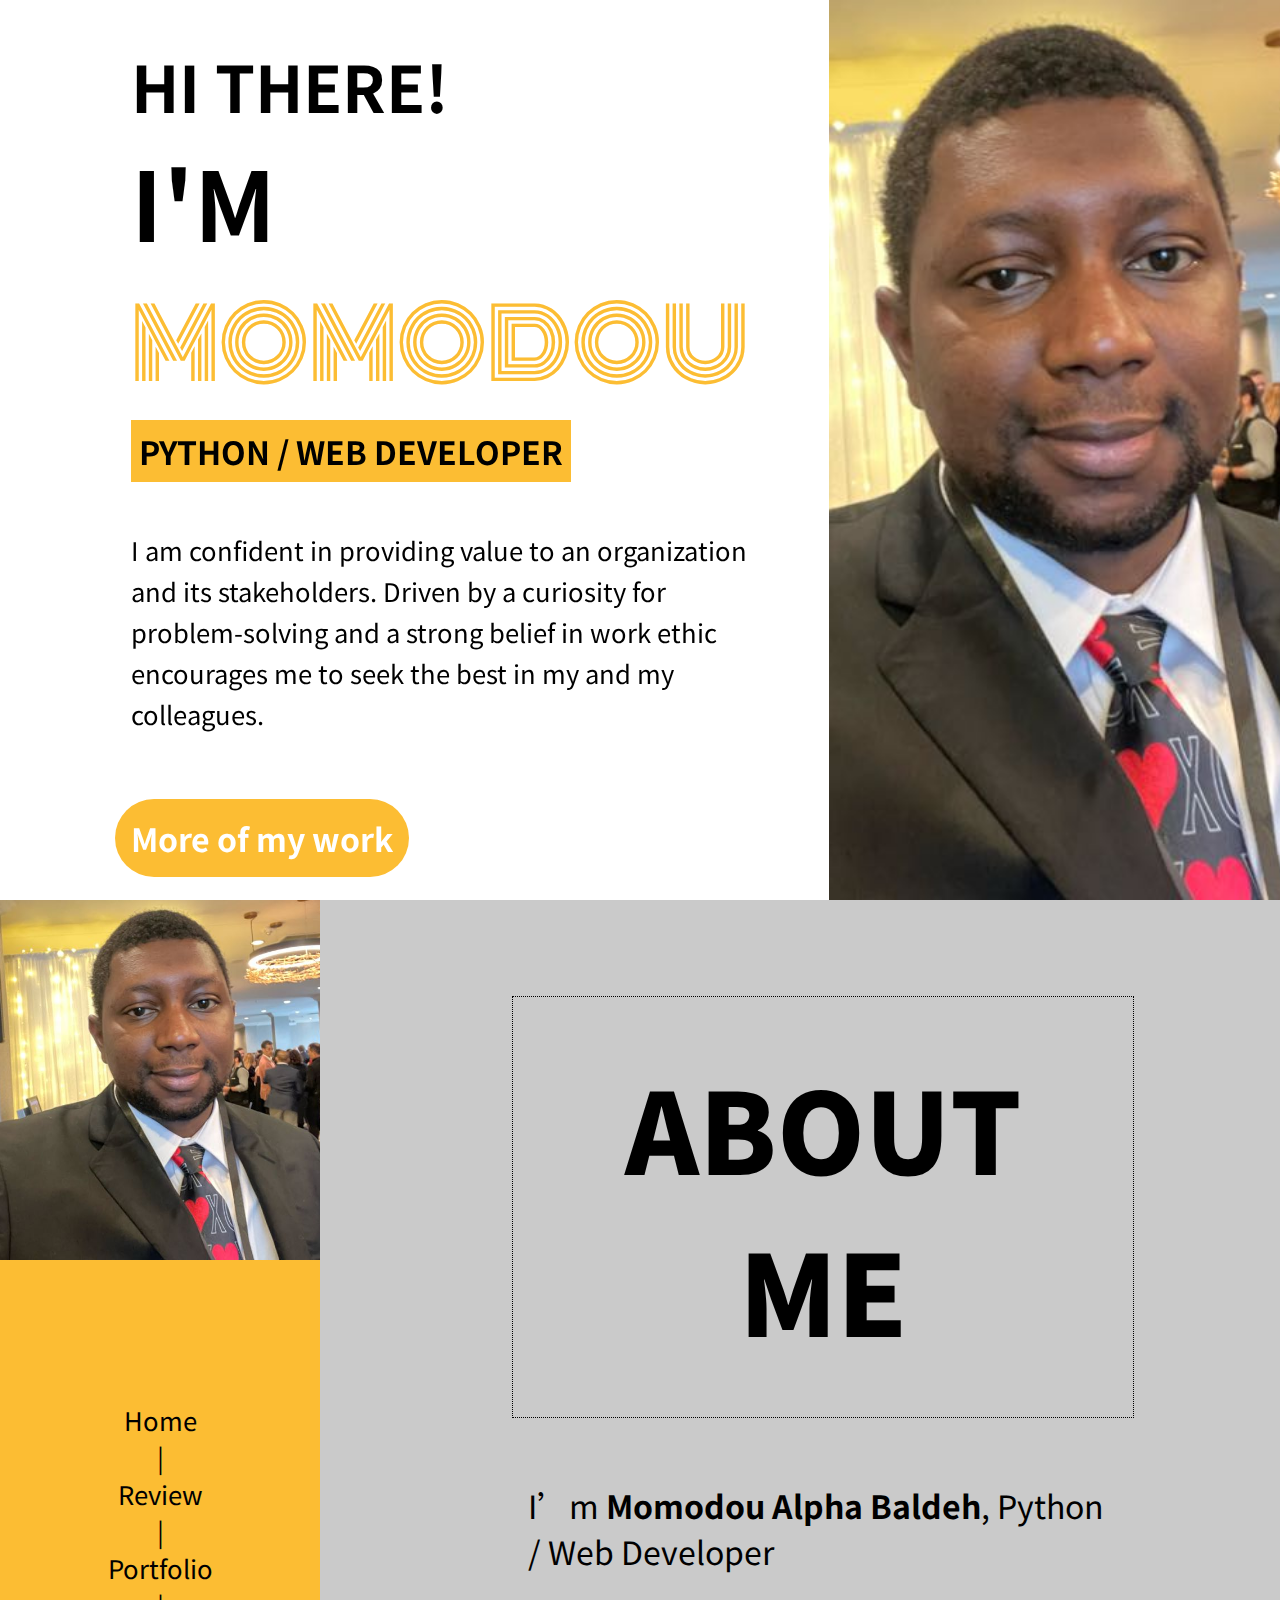
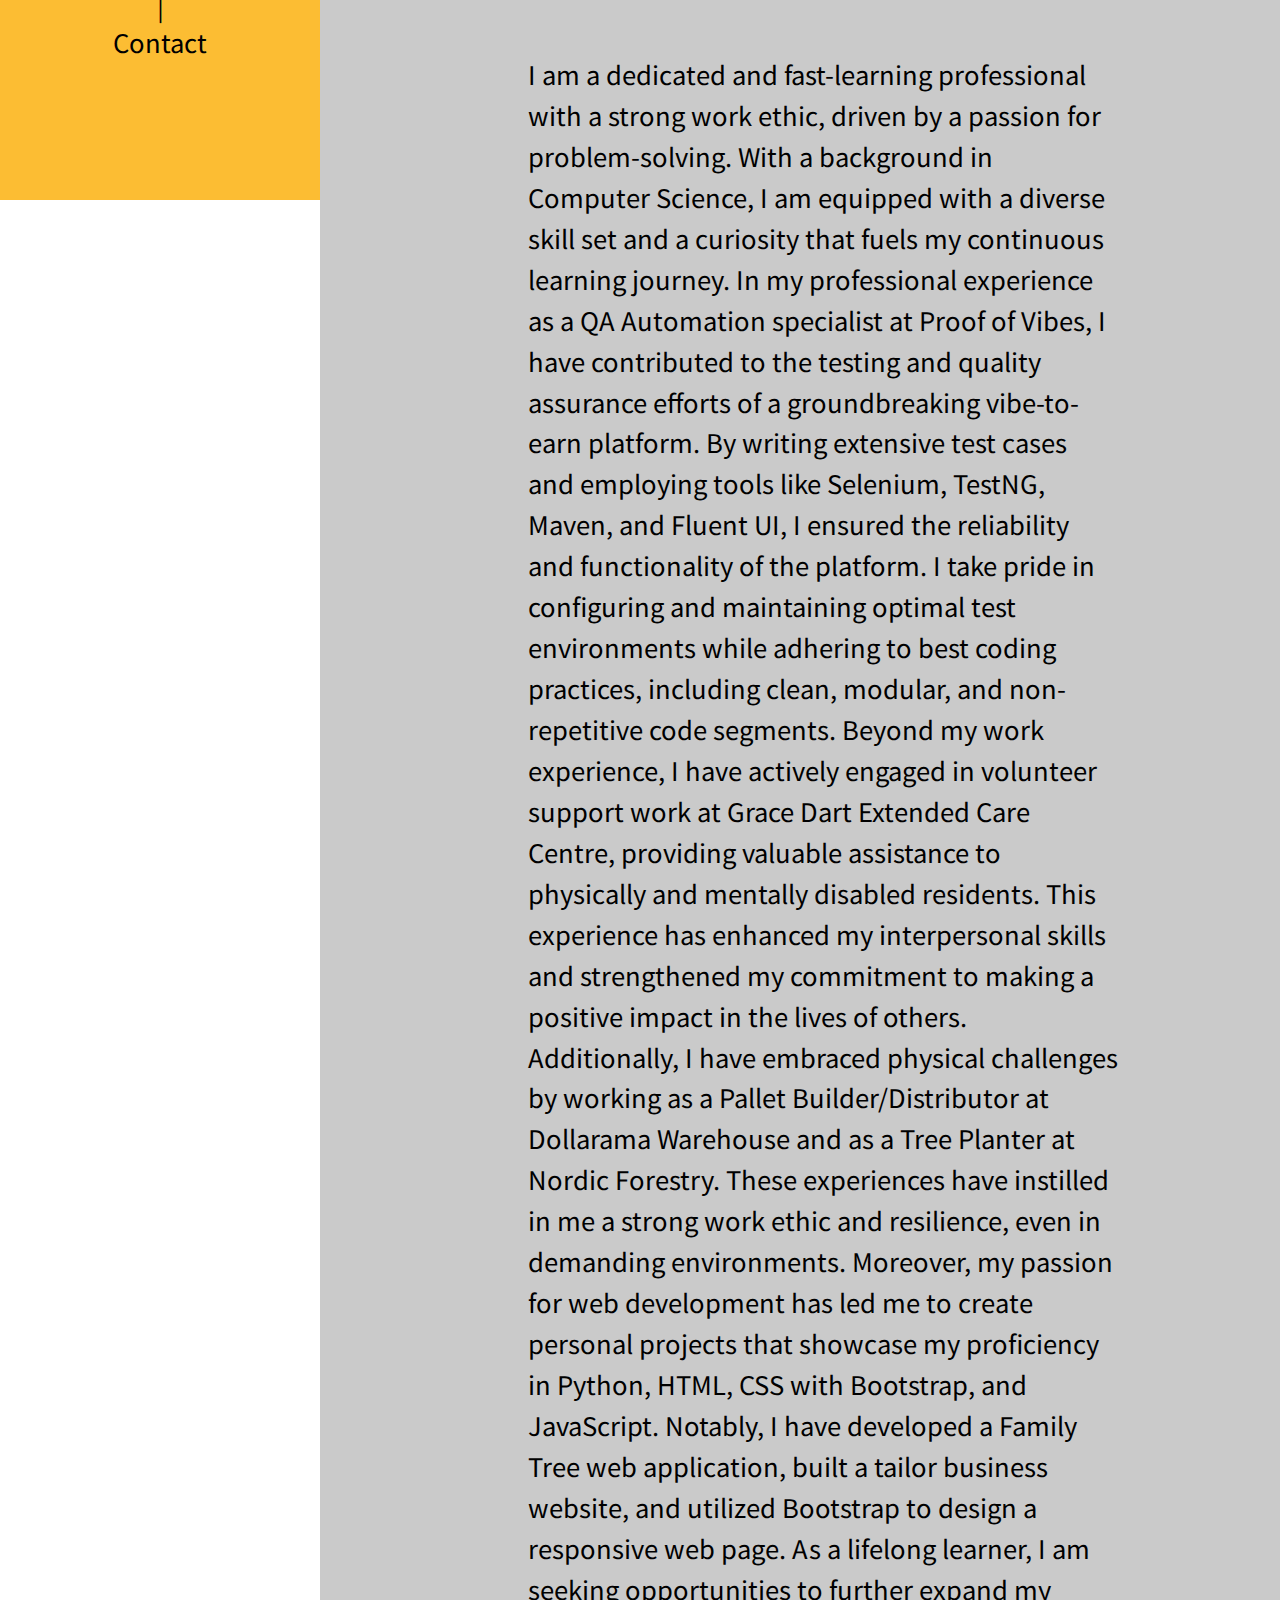
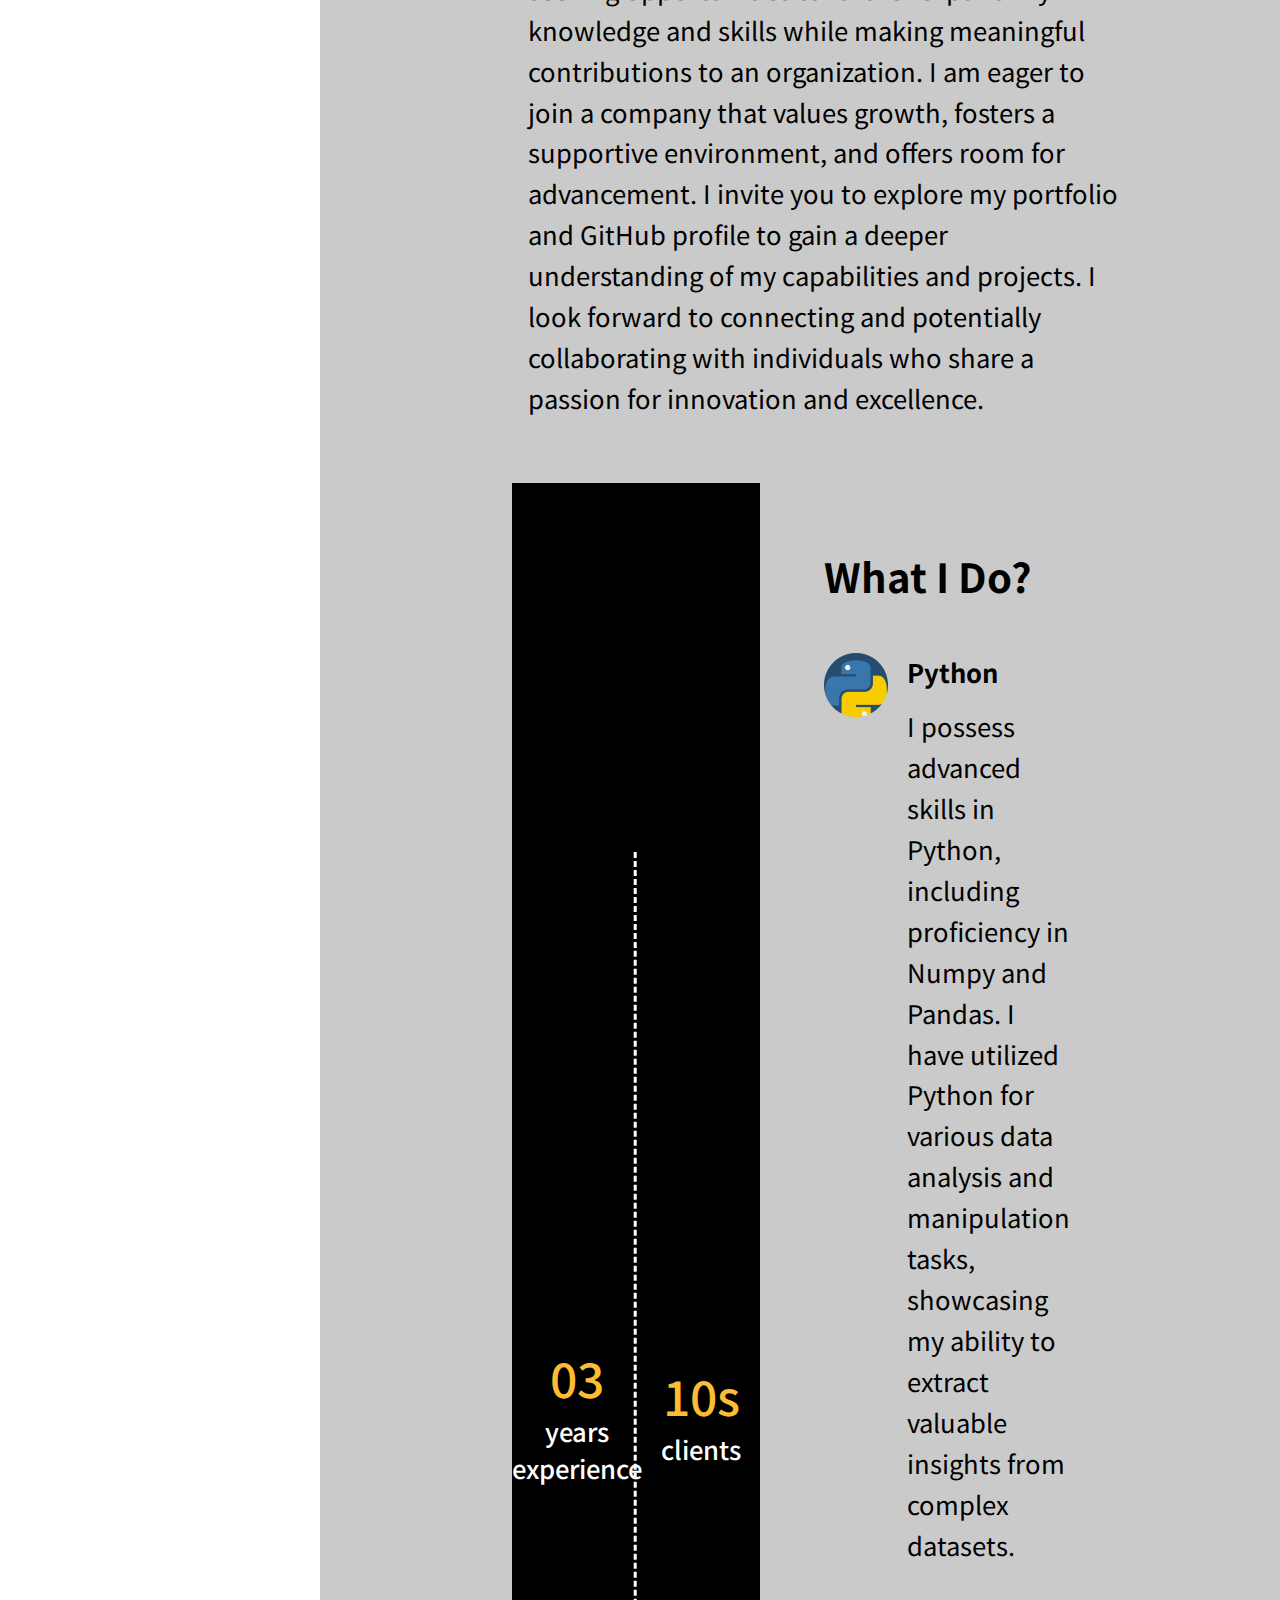
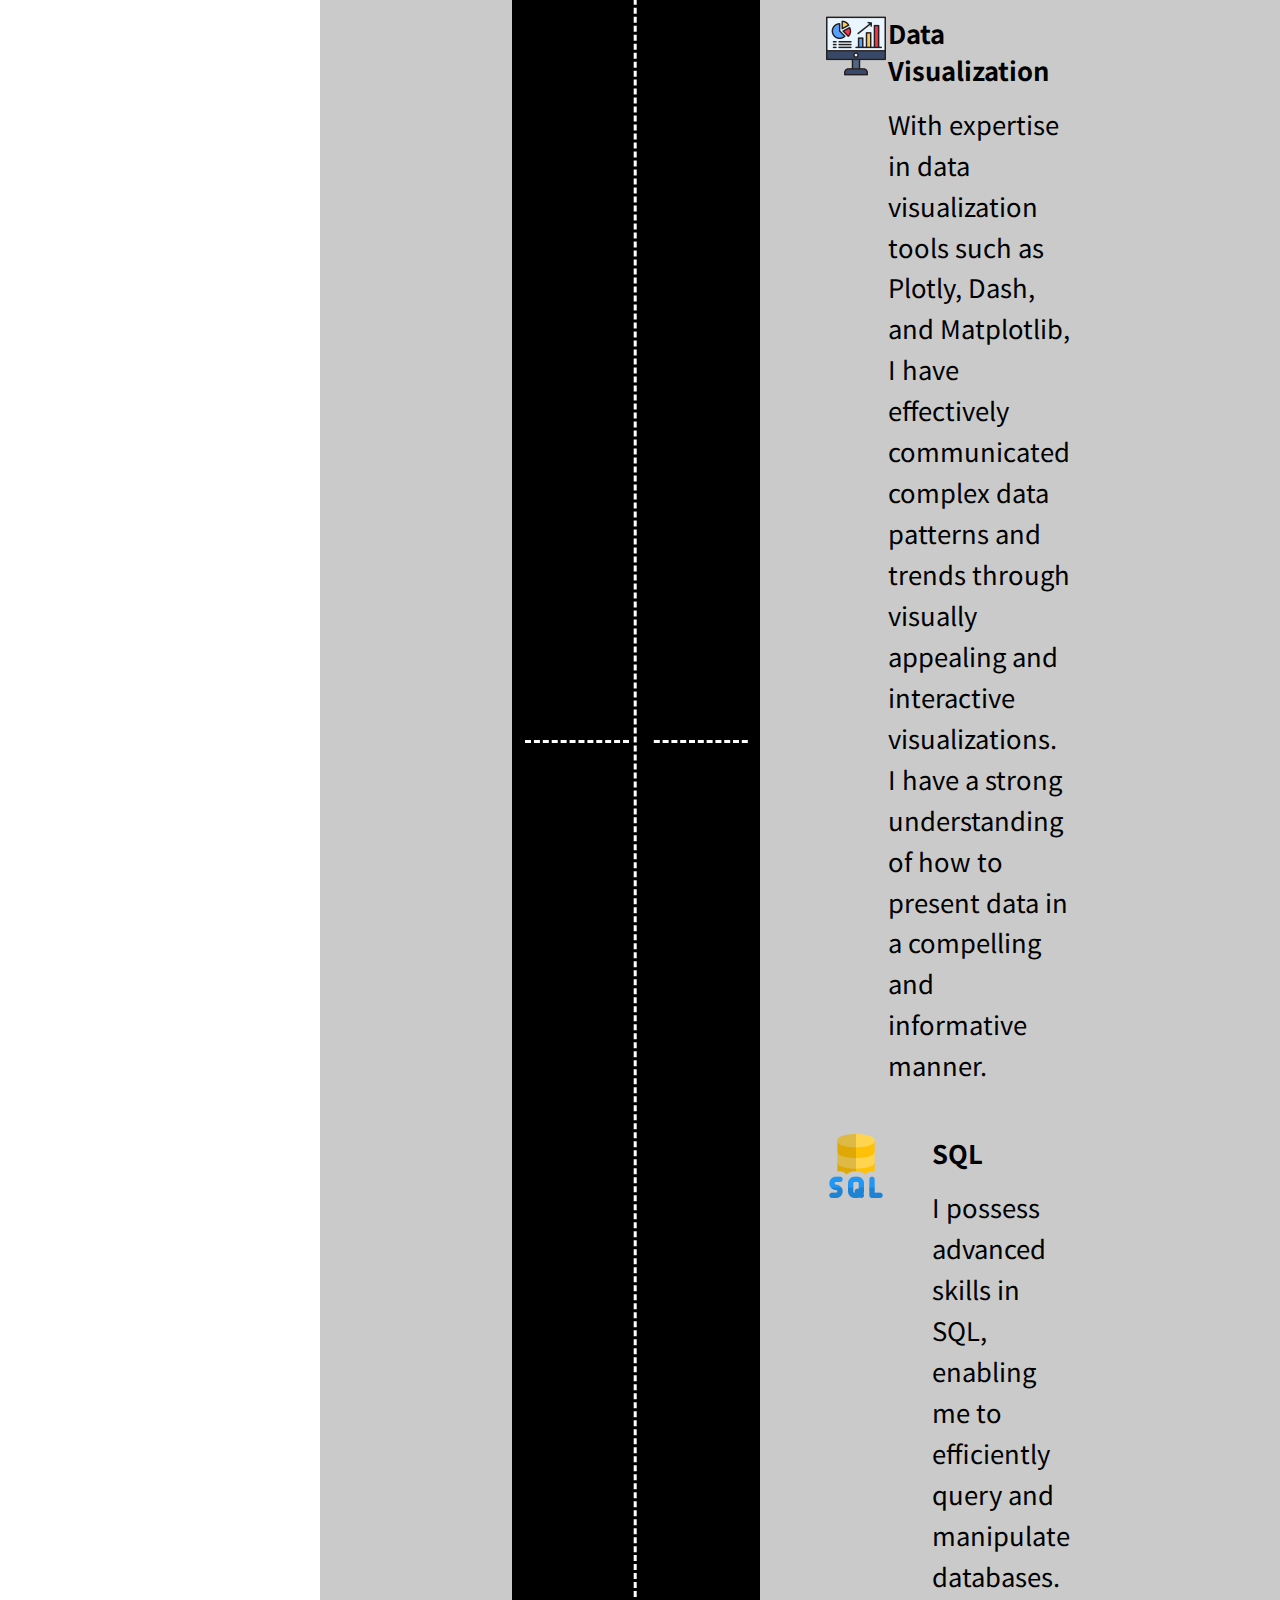
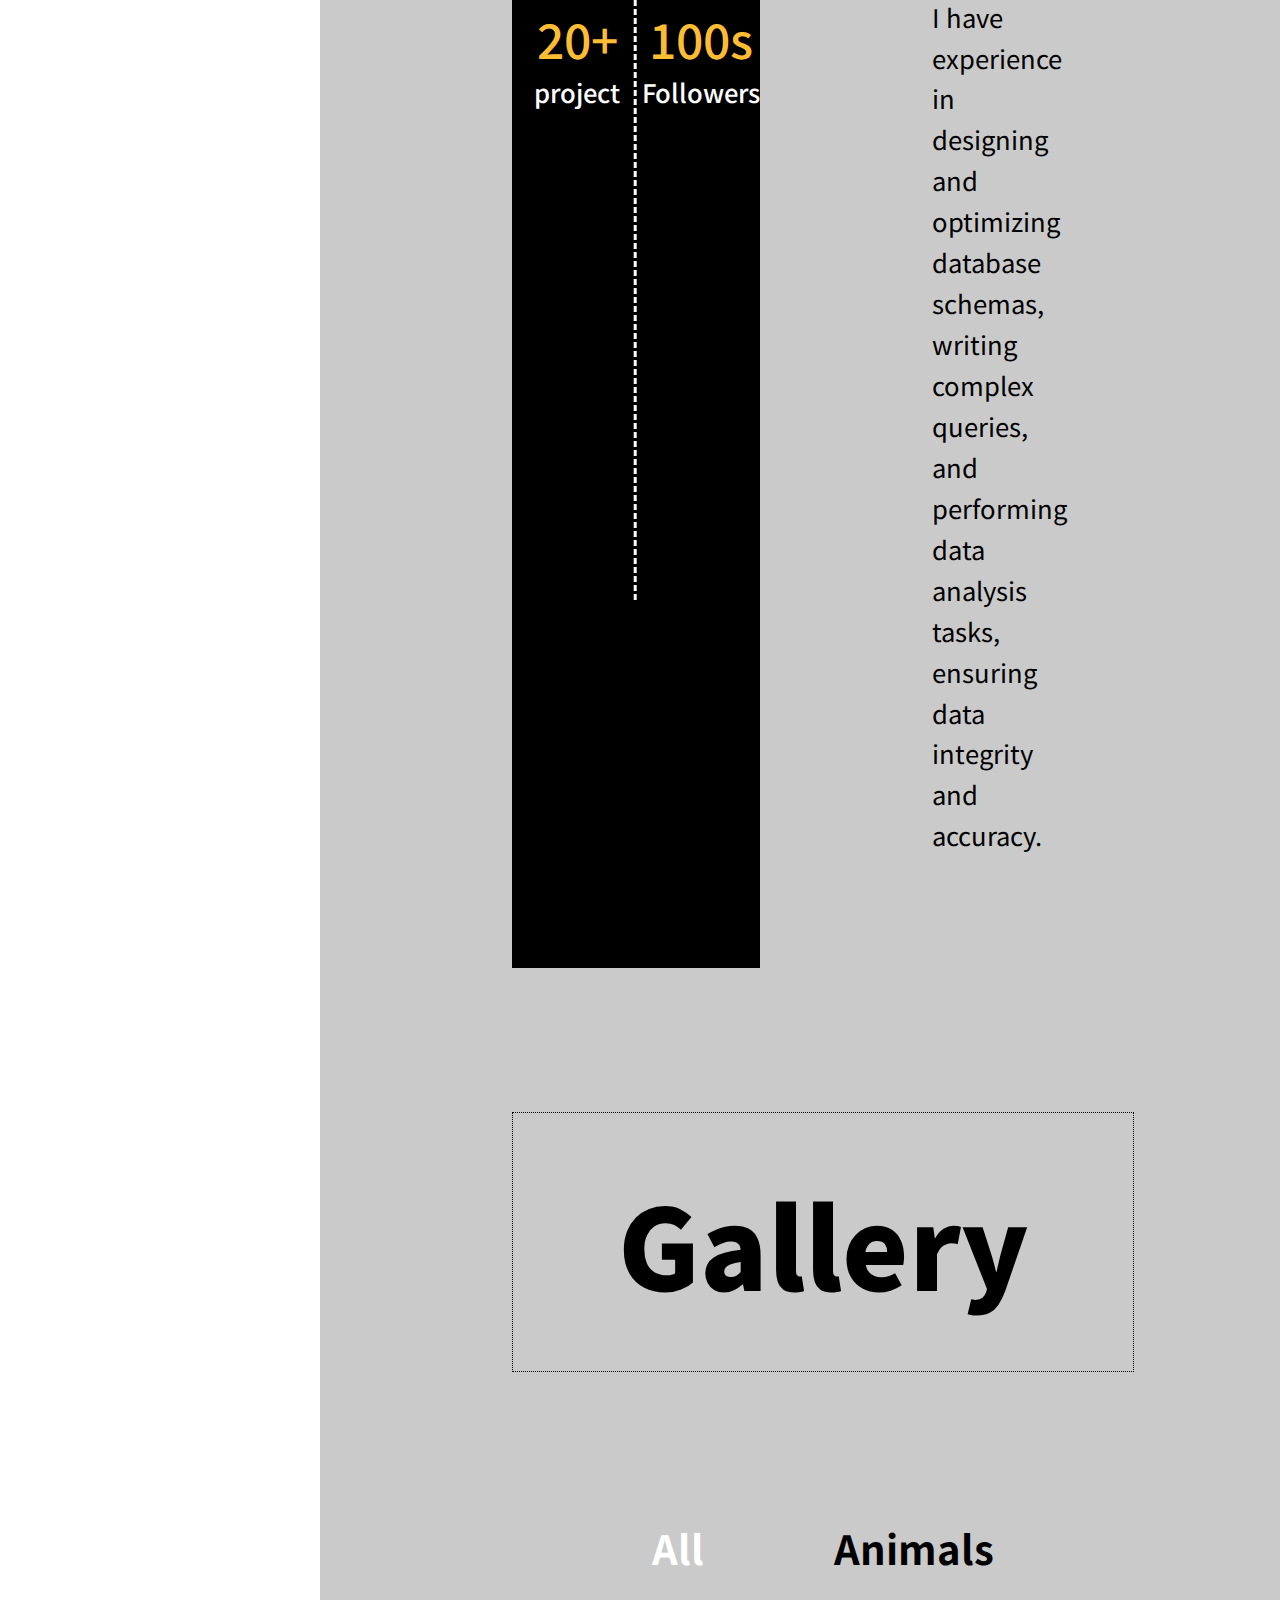
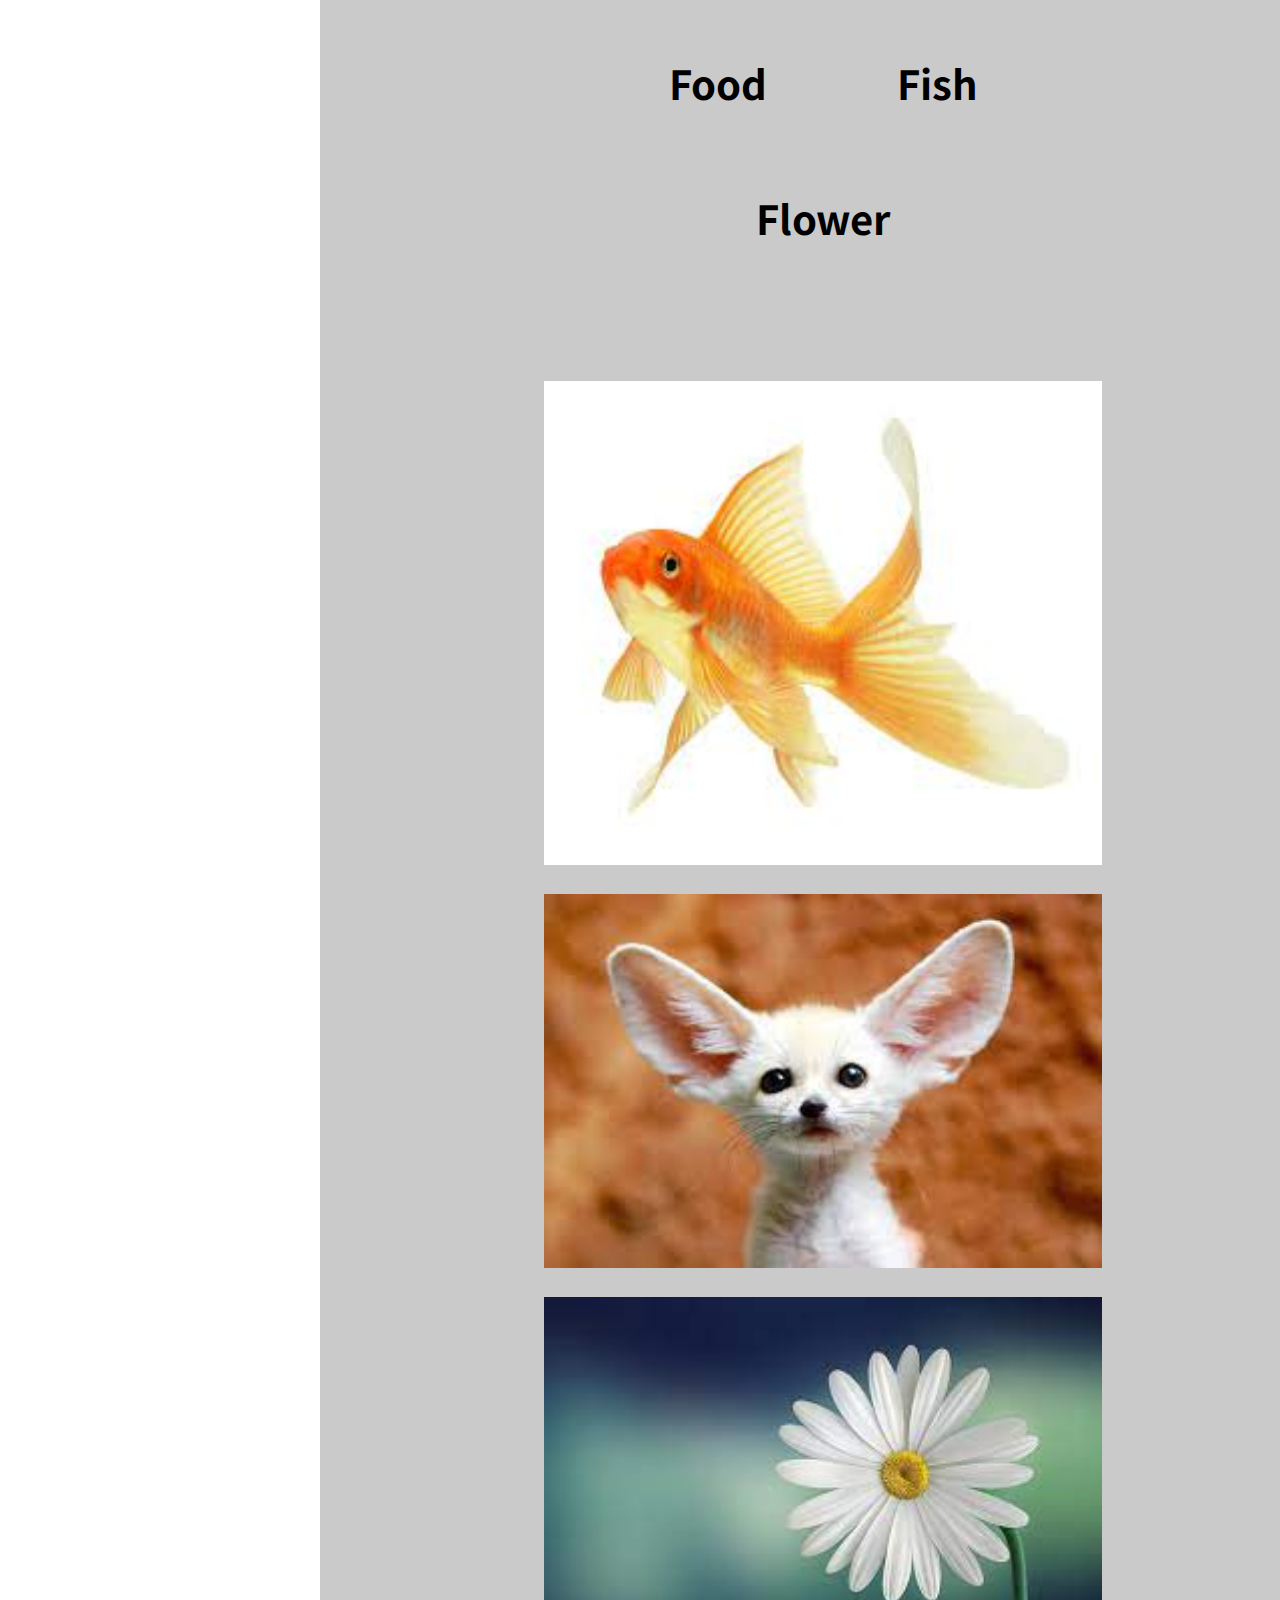
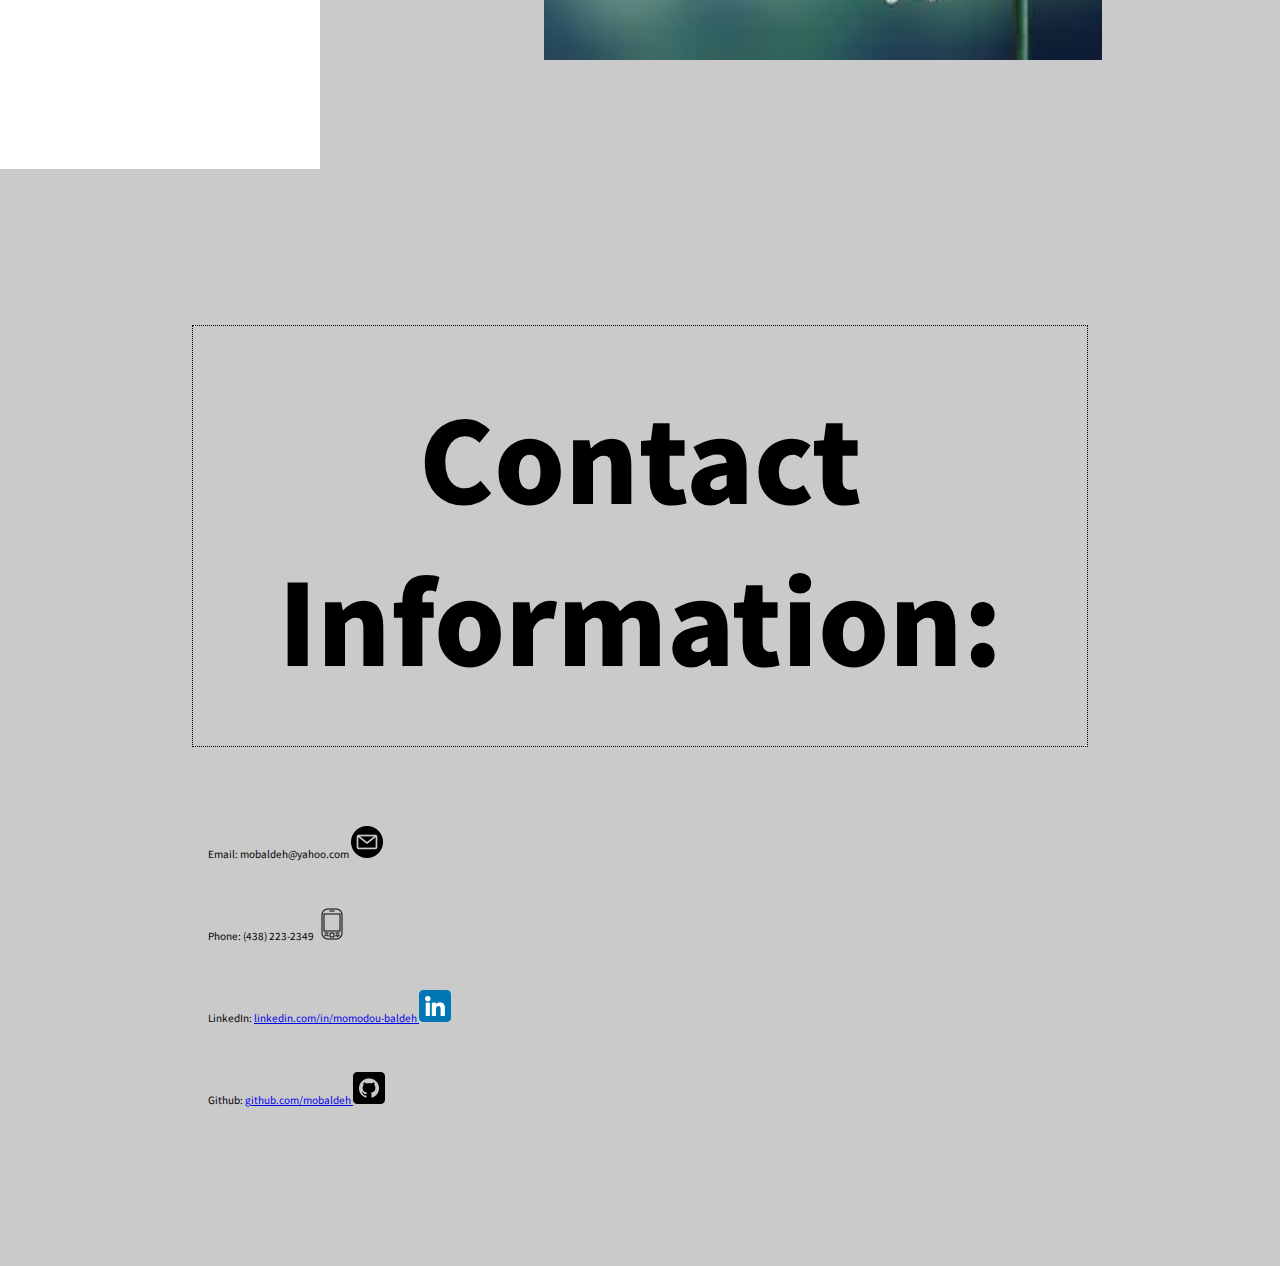
==== commit 96988794: "works" ====
--- a/index.html
+++ b/index.html
@@ -6,7 +6,7 @@
         <meta name="viewport" content="width=device-width, initial-scale=1.0">
         <title>Portfolio</title>
 
-        <link rel="stylesheet" href="/responsive.css">
+        <link rel="stylesheet" href="./responsive.css">
         <link rel="stylesheet" href="./style.css">
         <link rel="preconnect" href="https://fonts.googleapis.com">
         <link rel="preconnect" href="https://fonts.gstatic.com" crossorigin>
--- a/responsive.css
+++ b/responsive.css
@@ -1,23 +1,124 @@
-.content-child h2 {
-    font-size: 4.5rem;
-    padding: 1.5rem;
-}
+@media only screen and (max-width: 1024px) {
+    /* Adjust styles for tablets and smaller screens */
+    .parent-section-1 {
+        grid-template-columns: 1fr;
+    }
 
-@media only screen and (max-width: 480px) {
+    .child-section-1 {
+        padding: 0;
+        text-align: center;
+    }
+
     .child-section-1 h1 {
-        font-size: 4rem;
+        font-size: 3rem;
     }
 
     .child-section-1 h1 .small {
-        font-size: 3rem;
+        font-size: 2rem;
     }
 
     .cta-btn {
+        font-size: 1.2rem;
+    }
+
+    .content-child h2 {
+        font-size: 3.5rem;
+        padding: 1rem;
+    }
+
+    .content-child h3 {
+        font-size: 1.8rem;
+    }
+
+    .about {
+        grid-template-columns: 1fr;
+    }
+
+    .about-numbers,
+    .about-content,
+    .skill-item {
+        grid-template-columns: 1fr;
+    }
+
+    .about-numbers:after {
+        content: none;
+    }
+
+    .has-border:after {
+        display: none;
+    }
+
+    .about-numbers div {
+        margin-bottom: 1rem;
+    }
+
+    .about-numbers span {
+        font-size: 2.5rem;
+    }
+
+    .about-content {
+        padding: 2rem;
+    }
+
+    .skill-item h4 {
         font-size: 1.4rem;
     }
 
+    .gallery .image-container {
+        columns: 2 50vw;
+    }
+
+    .gallery .image-container img {
+        margin-bottom: 1rem;
+    }
+
+    .image-popup img {
+        width: 80vw;
+    }
+}
+
+@media only screen and (max-width: 768px) {
+    /* Adjust styles for mobile devices */
+    .child-section-1 h1 {
+        font-size: 2rem;
+    }
+
+    .child-section-1 h1 .small {
+        font-size: 1.6rem;
+    }
+
+    .cta-btn {
+        font-size: 1rem;
+    }
+
     .content-child h2 {
-        font-size: 3rem;
+        font-size: 2.5rem;
+        padding: 0.5rem;
+    }
+
+    .content-child h3 {
+        font-size: 1.4rem;
+    }
+
+    .about-content {
         padding: 1rem;
     }
+
+    .btn {
+        padding: 1rem 1.6rem;
+        font-size: 1.4rem;
+    }
+
+    .gallery .image-container {
+        columns: 1;
+    }
+
+    .gallery .image-container img {
+        margin-bottom: 0.8rem;
+    }
+
+    .image-popup img {
+        width: 90vw;
+        border-width: 1rem;
+    }
 }
--- a/style.css
+++ b/style.css
@@ -1,4 +1,4 @@
-/* start css reset */
+/* CSS Reset */
 html, body, div, span, applet, object, iframe,
 h1, h2, h3, h4, h5, h6, p, blockquote, pre,
 a, abbr, acronym, address, big, cite, code,
@@ -8,16 +8,16 @@
 dl, dt, dd, ol, ul, li,
 fieldset, form, label, legend,
 table, caption, tbody, tfoot, thead, tr, th, td,
-article, aside, canvas, details, embed, 
-figure, figcaption, footer, header, hgroup, 
+article, aside, canvas, details, embed,
+figure, figcaption, footer, header, hgroup,
 menu, nav, output, ruby, section, summary,
 time, mark, audio, video {
-	margin: 0;
-	padding: 0;
-	border: 0;
-	font-size: 100%;
-	font: inherit;
-	vertical-align: baseline;
+    margin: 0;
+    padding: 0;
+    border: 0;
+    font-size: 100%;
+    font: inherit;
+    vertical-align: baseline;
 }
 
 p {
@@ -34,28 +34,22 @@
     background: #cacaca;
 }
 
-/* end css reset */
-
 body {
     font-family: 'Noto Sans TC', sans-serif;
-    font-size: 62.5%;
-}
-
-.sidenav, .parent-section-1, .content-section-container {
+    font-size: 62.5%; /* 1rem = 10px */
+}
+
+.sidenav,
+.parent-section-1,
+.content-section-container {
     z-index: 0;
     position: relative;
 }
 
-/* -------------------- */
-/* -------------------- */
-/* start parent section */
-/* -------------------- */
-/* -------------------- */
-
+/* Start parent section */
 .parent-section-1 {
     grid-template-columns: 1fr 2fr;
 }
-
 
 .child-section-1 {
     display: flex;
@@ -123,7 +117,7 @@
 .sidenav a {
     display: block;
     color: #000000;
-    font-size: 1.2rem;    
+    font-size: 1.6rem;
     text-decoration: none;
 }
 
@@ -145,14 +139,9 @@
     display: none;
 }
 
-/* -------------------- */
-/* -------------------- */
 /* End parent section */
-/* -------------------- */
-/* -------------------- */
-
 .content-section-container {
-    grid-template-columns: 40% 60%;
+    grid-template-columns: 25vw 1fr;
 }
 
 .content-section {
@@ -175,7 +164,7 @@
 .content-menu a {
     display: block;
     color: #000000;
-    font-size: 1.6rem;    
+    font-size: 1.6rem;
     text-decoration: none;
 }
 
@@ -198,23 +187,25 @@
 }
 
 .content-child h2 {
-    font-size: 2.8rem;
+    font-size: 1.6rem;
     font-weight: 900;
     text-align: center;
     padding: 1rem;
     margin: 3rem 0;
-    border: 0.5rem dotted #000000;
+    border: 0.1rem dotted #000000;
 }
 
 .content-child h3 {
-    font-size: 4rem;
+    font-size: 2rem;
 }
 
 .content-child h3 b {
     font-weight: 700;
 }
 
-.about, .about-numbers, .skill-item {
+.about,
+.about-numbers,
+.skill-item {
     grid-template-columns: 1fr 1fr;
 }
 
@@ -236,8 +227,8 @@
     left: 50%;
     transform: translate(-50%, -50%);
     height: 80%;
-    width: 1px;
-    border-left: 2px dashed #ffffff;
+    width: 0.1rem;
+    border-left: 0.2rem dashed #ffffff;
 }
 
 .has-border {
@@ -248,13 +239,13 @@
     content: "";
     display: block;
     position: absolute;
-    bottom: 0%;
+    bottom: 0;
     left: 50%;
     transform: translateX(-50%);
-    height: 1px;
+    height: 0.1rem;
     width: 80%;
-    border-top: 2px dashed #ffffff;
-} 
+    border-top: 0.2rem dashed #ffffff;
+}
 
 .about-numbers div {
     color: #ffffff;
@@ -269,34 +260,34 @@
 .about-numbers span {
     color: #fcbd33;
     font-weight: 500;
-    font-size: 6rem;
+    font-size: 3rem;
     display: block;
 }
 
 .about-content {
-    padding: 2.5rem;
+    padding: 4rem;
 }
 
 .about-content h4 {
-    font-size: 4rem;
+    font-size: 2.5rem;
     font-weight: 700;
 }
 
 .skill-item h4 {
-    font-size: 2.4rem;
+    font-size: 1.6rem;
     margin-bottom: 1rem;
 }
 
-/* start Gallery section */
+/* Start Gallery section */
 
 .box {
     text-align: center;
 }
 
 .btn {
-    margin-top: 10px;
+    margin-top: 1.6rem;
     display: inline-block;
-    padding: 10px 30px;
+    padding: 1.6rem 4rem;
     cursor: pointer;
     font-size: 2.5rem;
     text-transform: capitalize;
@@ -319,8 +310,8 @@
 }
 
 .gallery .image-container {
-    gap: 1.5rem;
-    columns: 3 25rem;
+    gap: 1.6rem;
+    columns: 3 25vw;
 }
 
 .gallery .image-container img {
@@ -329,11 +320,11 @@
     background-color: #ffffff;
     object-fit: cover;
     cursor: pointer;
-    margin-bottom: 1rem;
+    margin-bottom: 1.6rem;
 }
 
 .gallery .image-container img:hover {
-    transform: scale(.95);
+    transform: scale(0.95);
 }
 
 .box {
@@ -355,14 +346,14 @@
     display: none;
     align-items: center;
     justify-content: center;
-    padding: 4rem 2rem;
+    padding: 10vw 2rem;
     overflow-y: scroll;
 }
 
 .image-popup img {
-    width: 60rem;
+    width: 60vw;
     cursor: pointer;
-    border: 1rem solid var(--white);
+    border: 1.6rem solid var(--white);
     background-color: var(--white);
 }
 
@@ -373,7 +364,6 @@
 }
 
 /* Hamburger Menu */
-
 .hamburger-menu-wrapper {
     position: fixed;
     top: 0;
@@ -403,18 +393,18 @@
     display: block;
     content: "";
     background: #000;
-    height: 0.5rem;
+    height: 1rem;
     position: absolute;
     width: 100%;
     transition: all 0.25s ease 0s;
 }
 
 .hamb-line:before {
-    top: 50%;
+    top: 2rem;
 }
 
 .hamb-line:after {
-    top: 85%;
+    top: 4.5rem;
 }
 
 .side-hamb-menu {
@@ -440,7 +430,7 @@
 .hamburger-menu a {
     color: #000000;
     font-size: 1.6rem;
-    margin: 2rem 0;
+    margin: 1.6rem 0;
     text-align: center;
     text-decoration: none;
     opacity: 0;
@@ -460,17 +450,17 @@
 
 .side-hamb-menu:checked ~ .hamb .hamb-line::before {
     transform: rotate(-45deg);
-    top: 50%;
+    top: 2rem;
 }
 
 .side-hamb-menu:checked ~ .hamb .hamb-line::after {
     transform: rotate(45deg);
-    top: 50%;
+    top: 2rem;
 }
 
 .side-hamb-menu:checked ~ .hamb .hamb-line::before,
 .side-hamb-menu:checked ~ .hamb .hamb-line::after {
-    top: 67%;
+    top: 3.3rem;
 }
 
 /* End Menu */
@@ -483,18 +473,18 @@
     .about-numbers,
     .skill-item {
         display: grid;
-    } 
+    }
 
     .parent-section-1 {
         height: 100vh;
     }
 
     .child-section-1 {
-        padding: 0 5rem 0 9rem;
+        padding: 0 5vw 0 9vw;
     }
 
     .content-child {
-        padding: 3rem 15rem;
+        padding: 3rem 15vw;
     }
 
     .content-child h2 {
@@ -527,12 +517,12 @@
 
     .side-menu {
         height: 100vh;
-        grid-template-rows: 40% 60%;
+        grid-template-rows: 40vh 1fr;
         padding: 0;
         grid-column: 1;
         position: sticky;
         top: 0;
-    }    
+    }
 
     .hamburger-menu-wrapper {
         display: none;
@@ -560,8 +550,8 @@
     }
 
     .btn {
-        margin-top: 0px;
-        padding: 10px 20px;
+        margin-top: 0;
+        padding: 1.6rem 2rem;
         font-size: 1.6rem;
     }
 
@@ -575,6 +565,6 @@
     height: 2rem;
 }
 
-.parapraph {
-    font-size: 1.6rem;
-}
+.paragraph {
+    font-size: 1.3rem;
+}
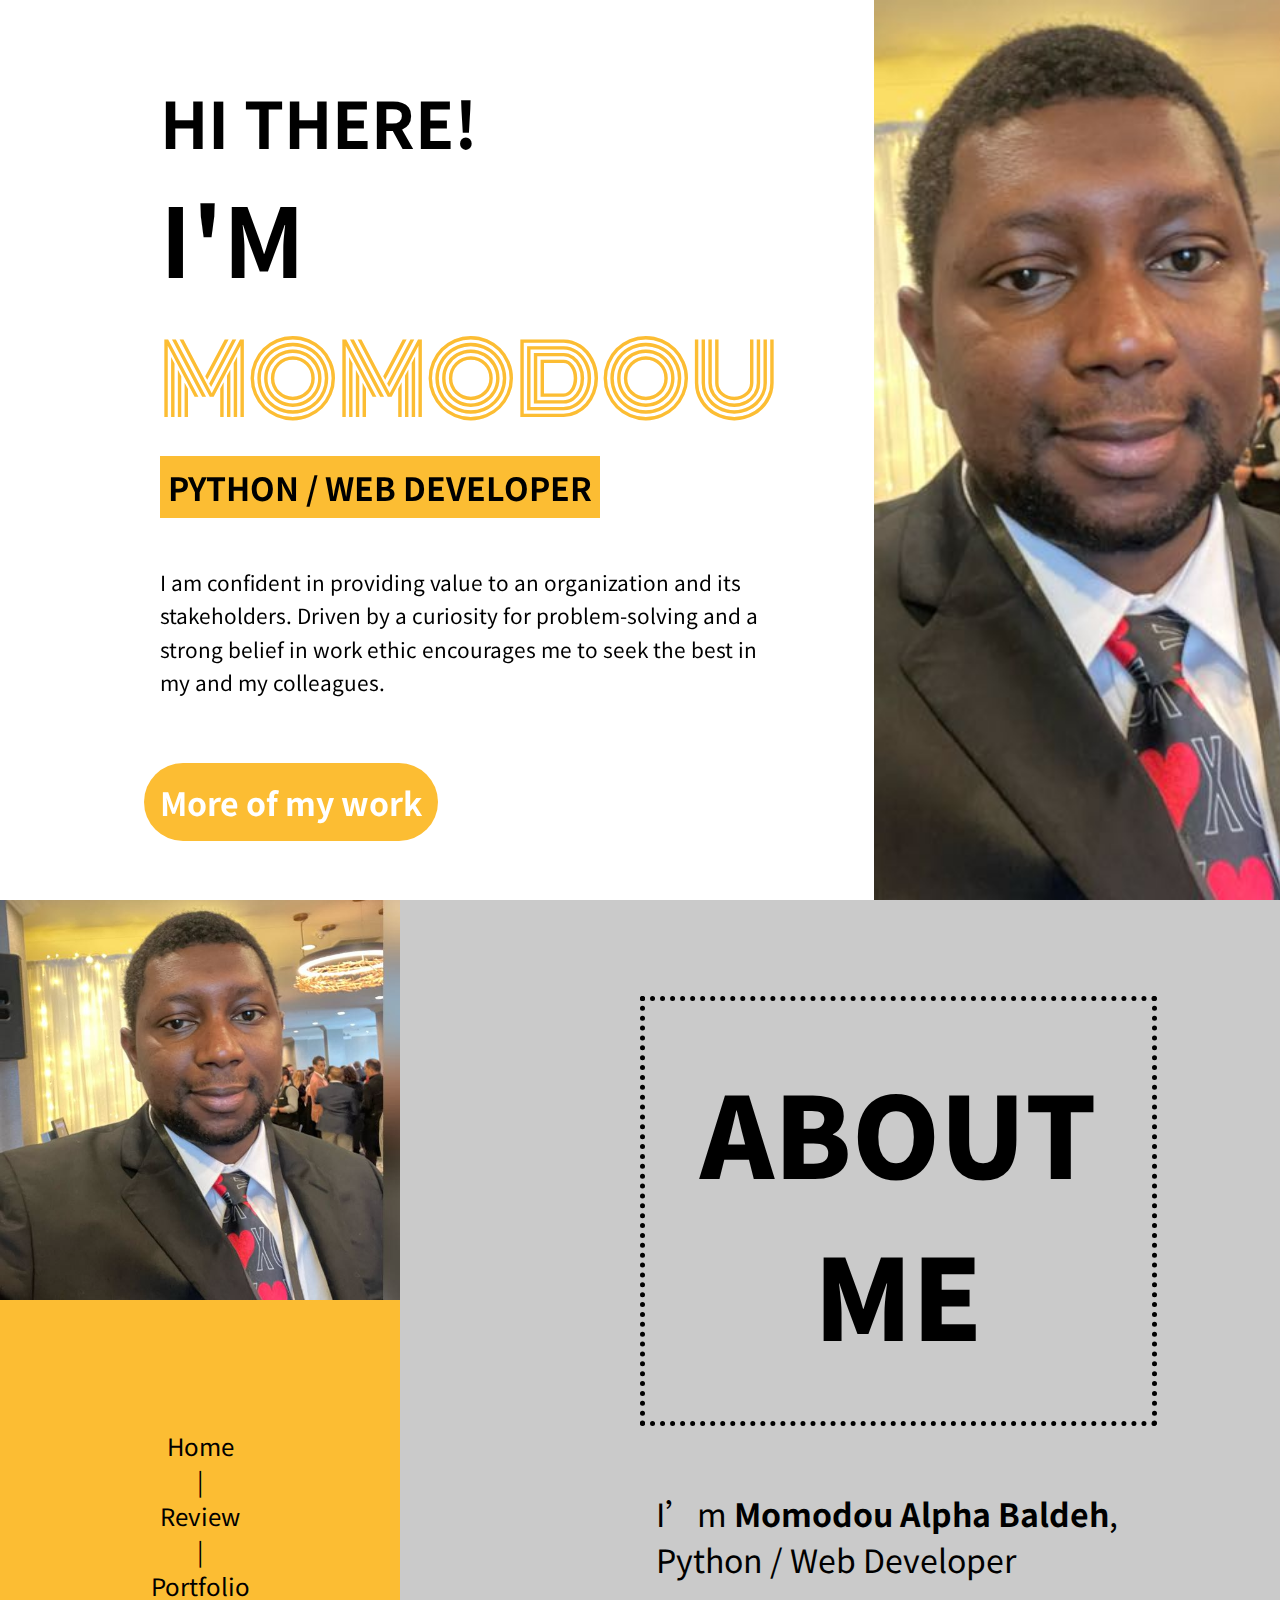
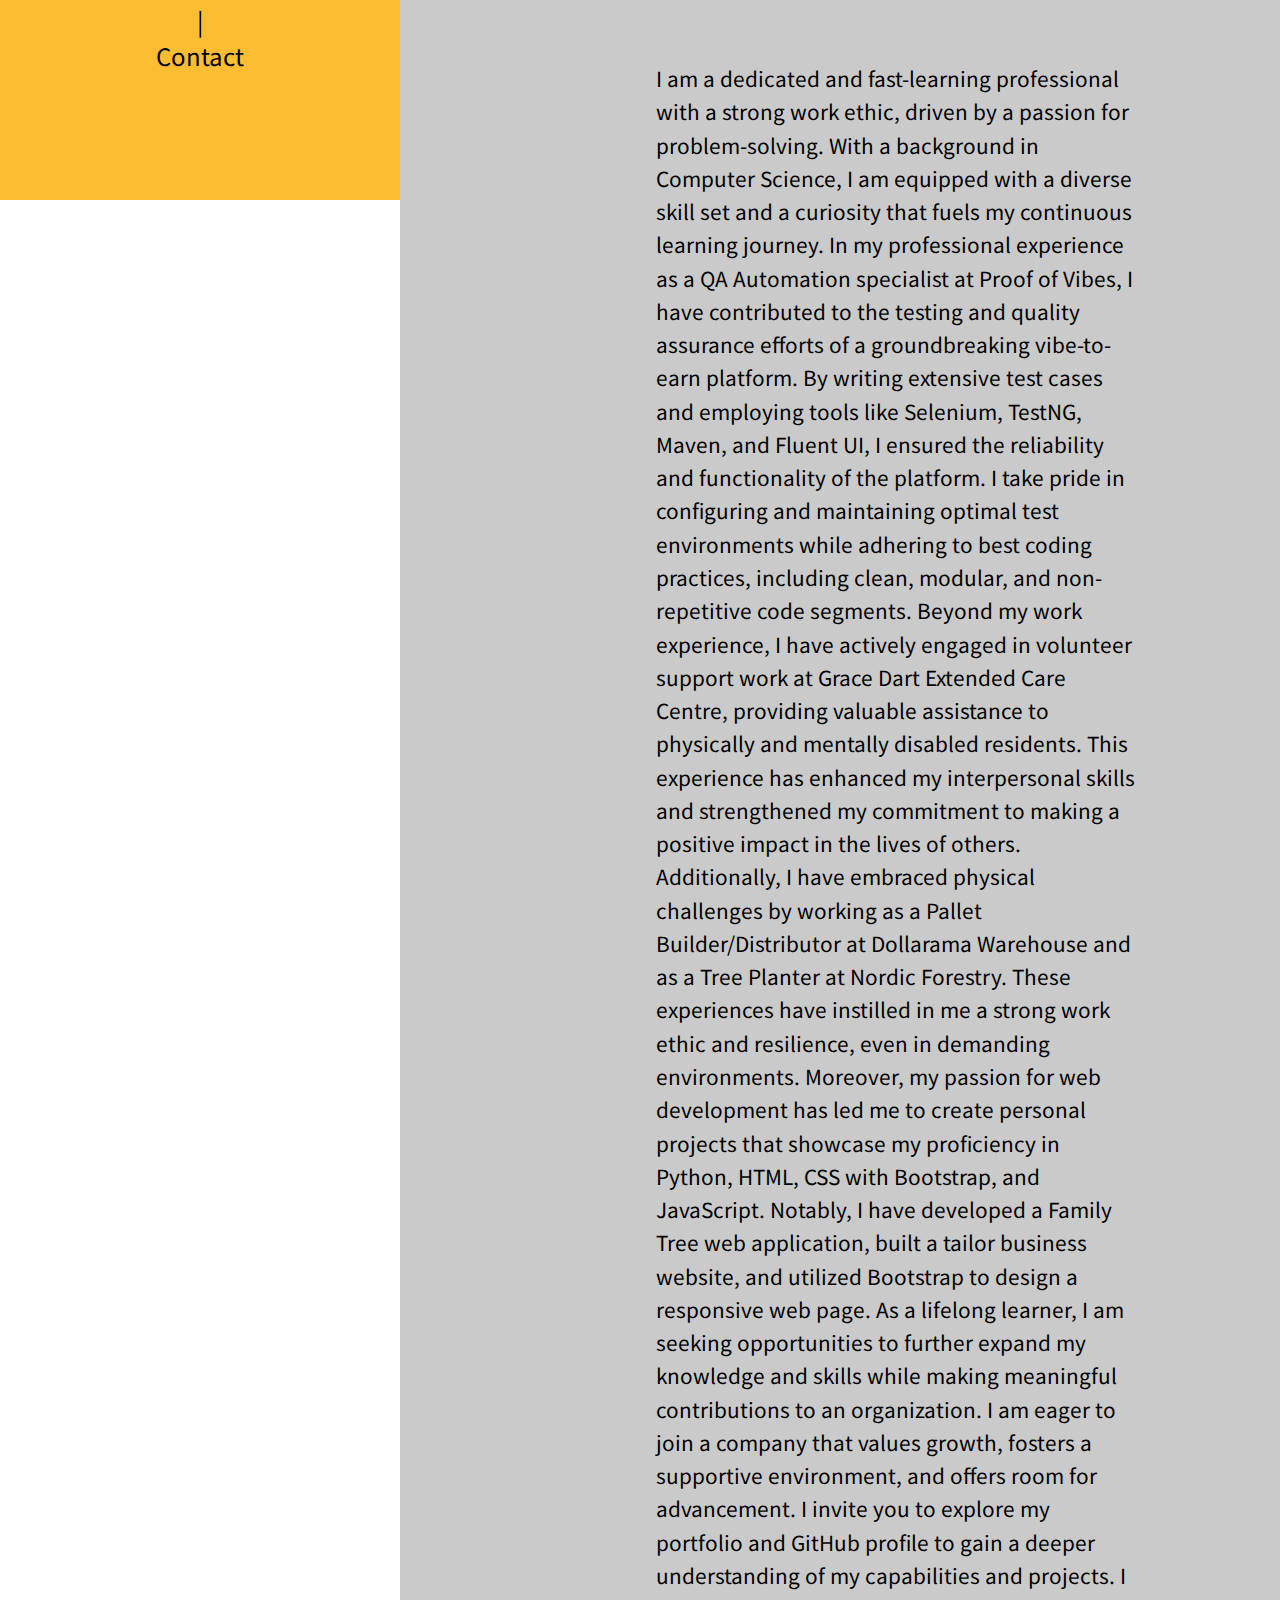
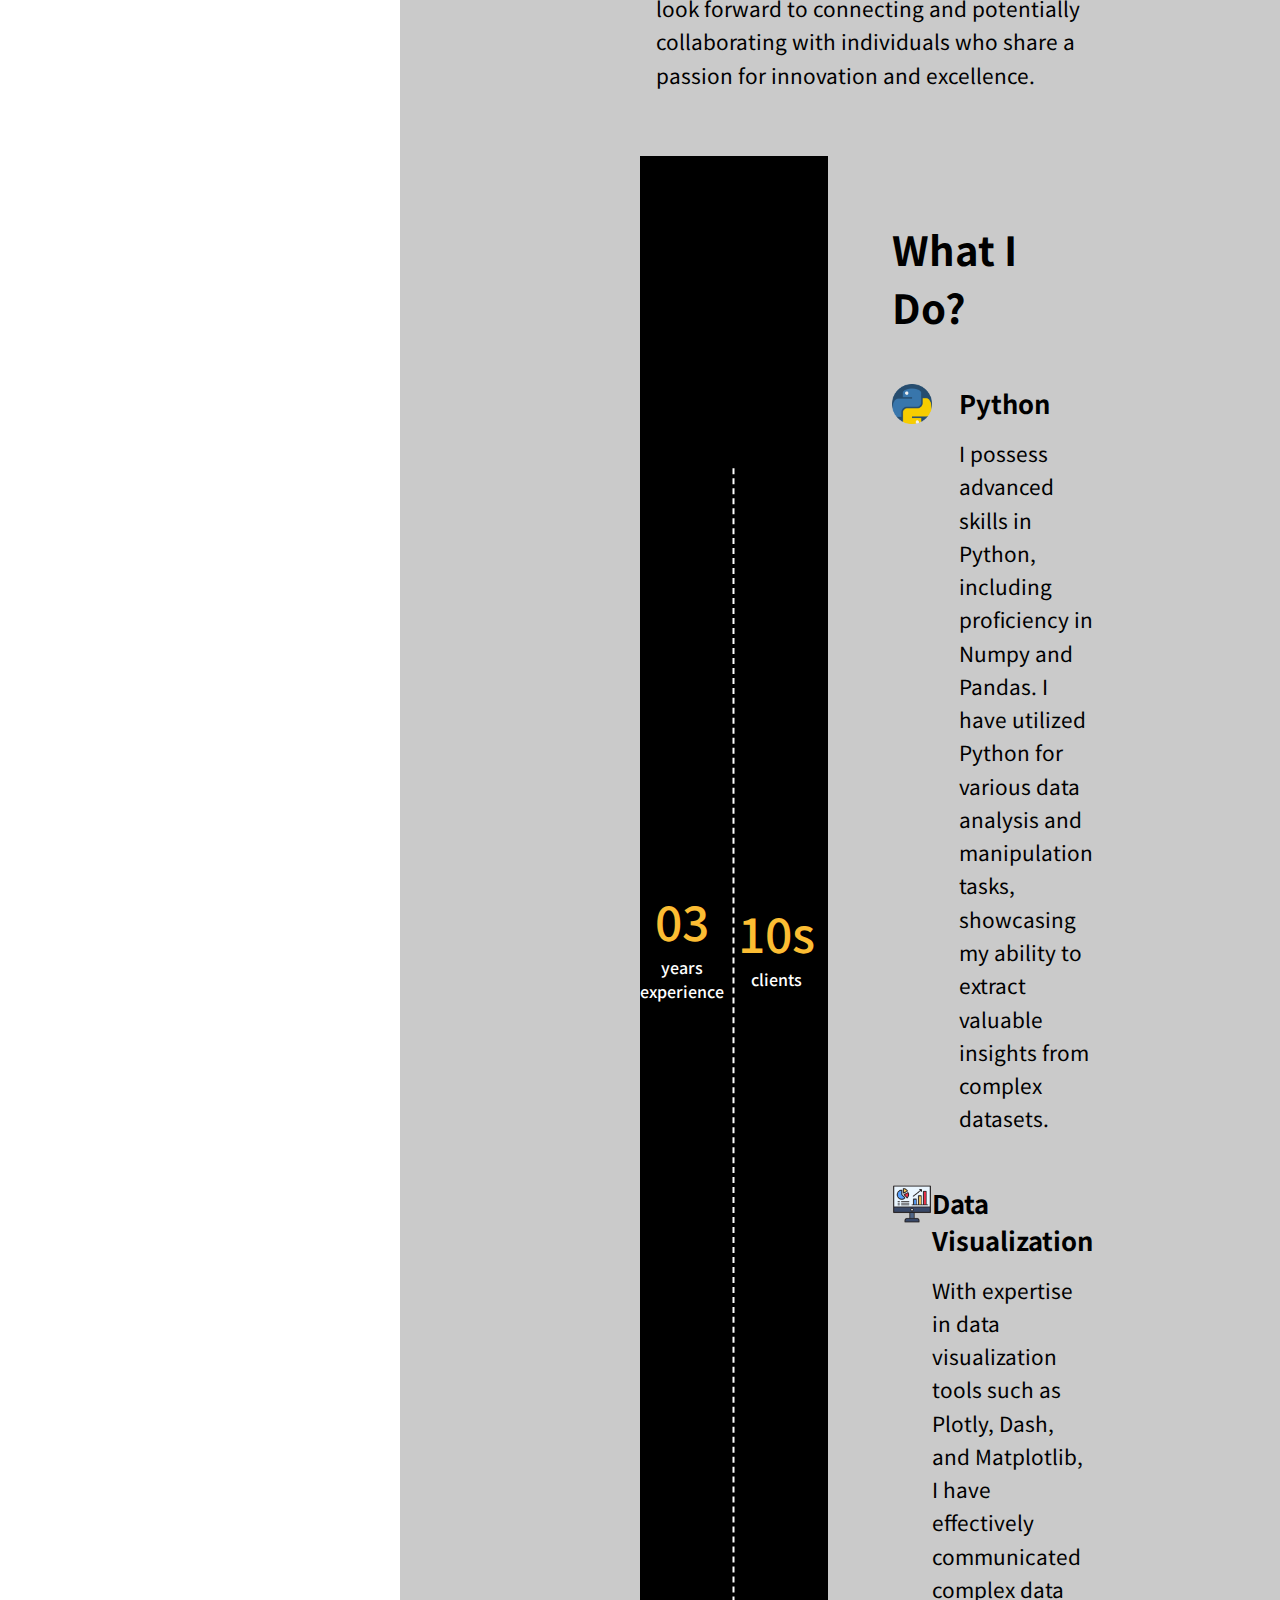
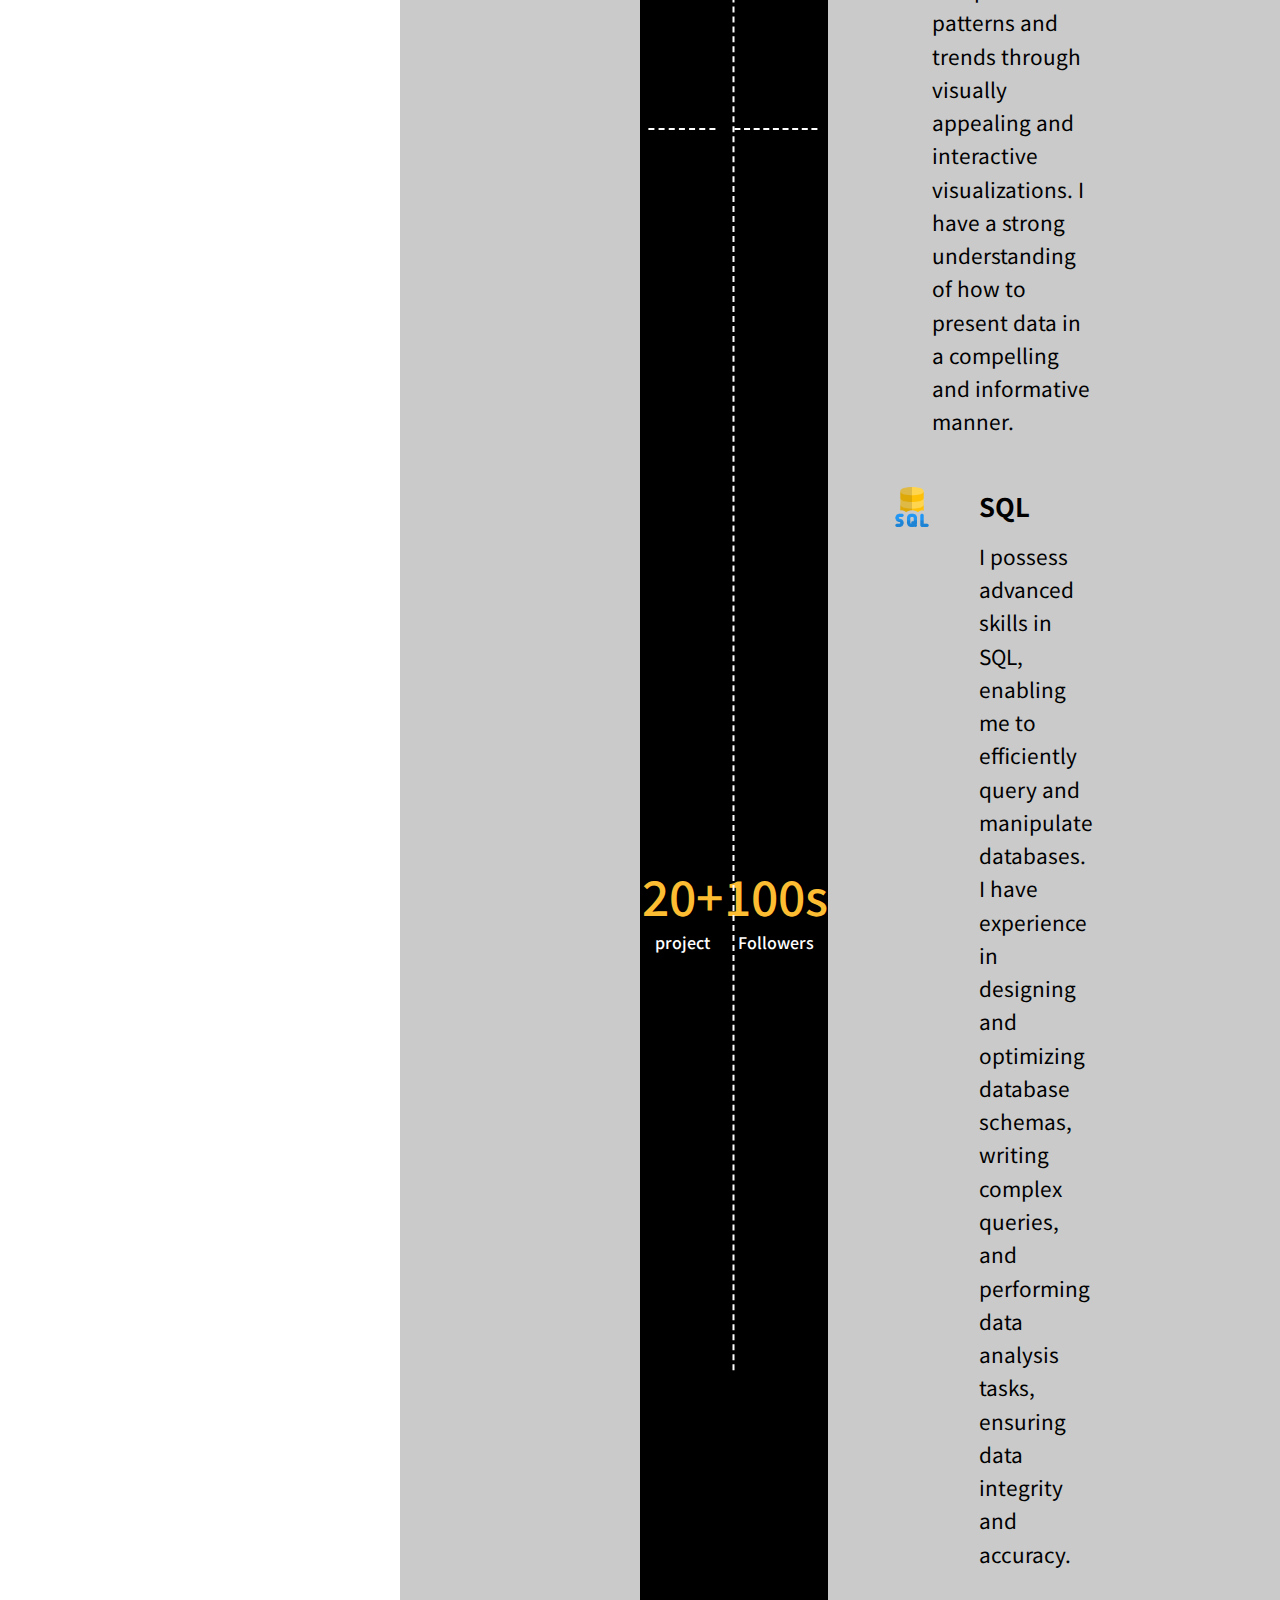
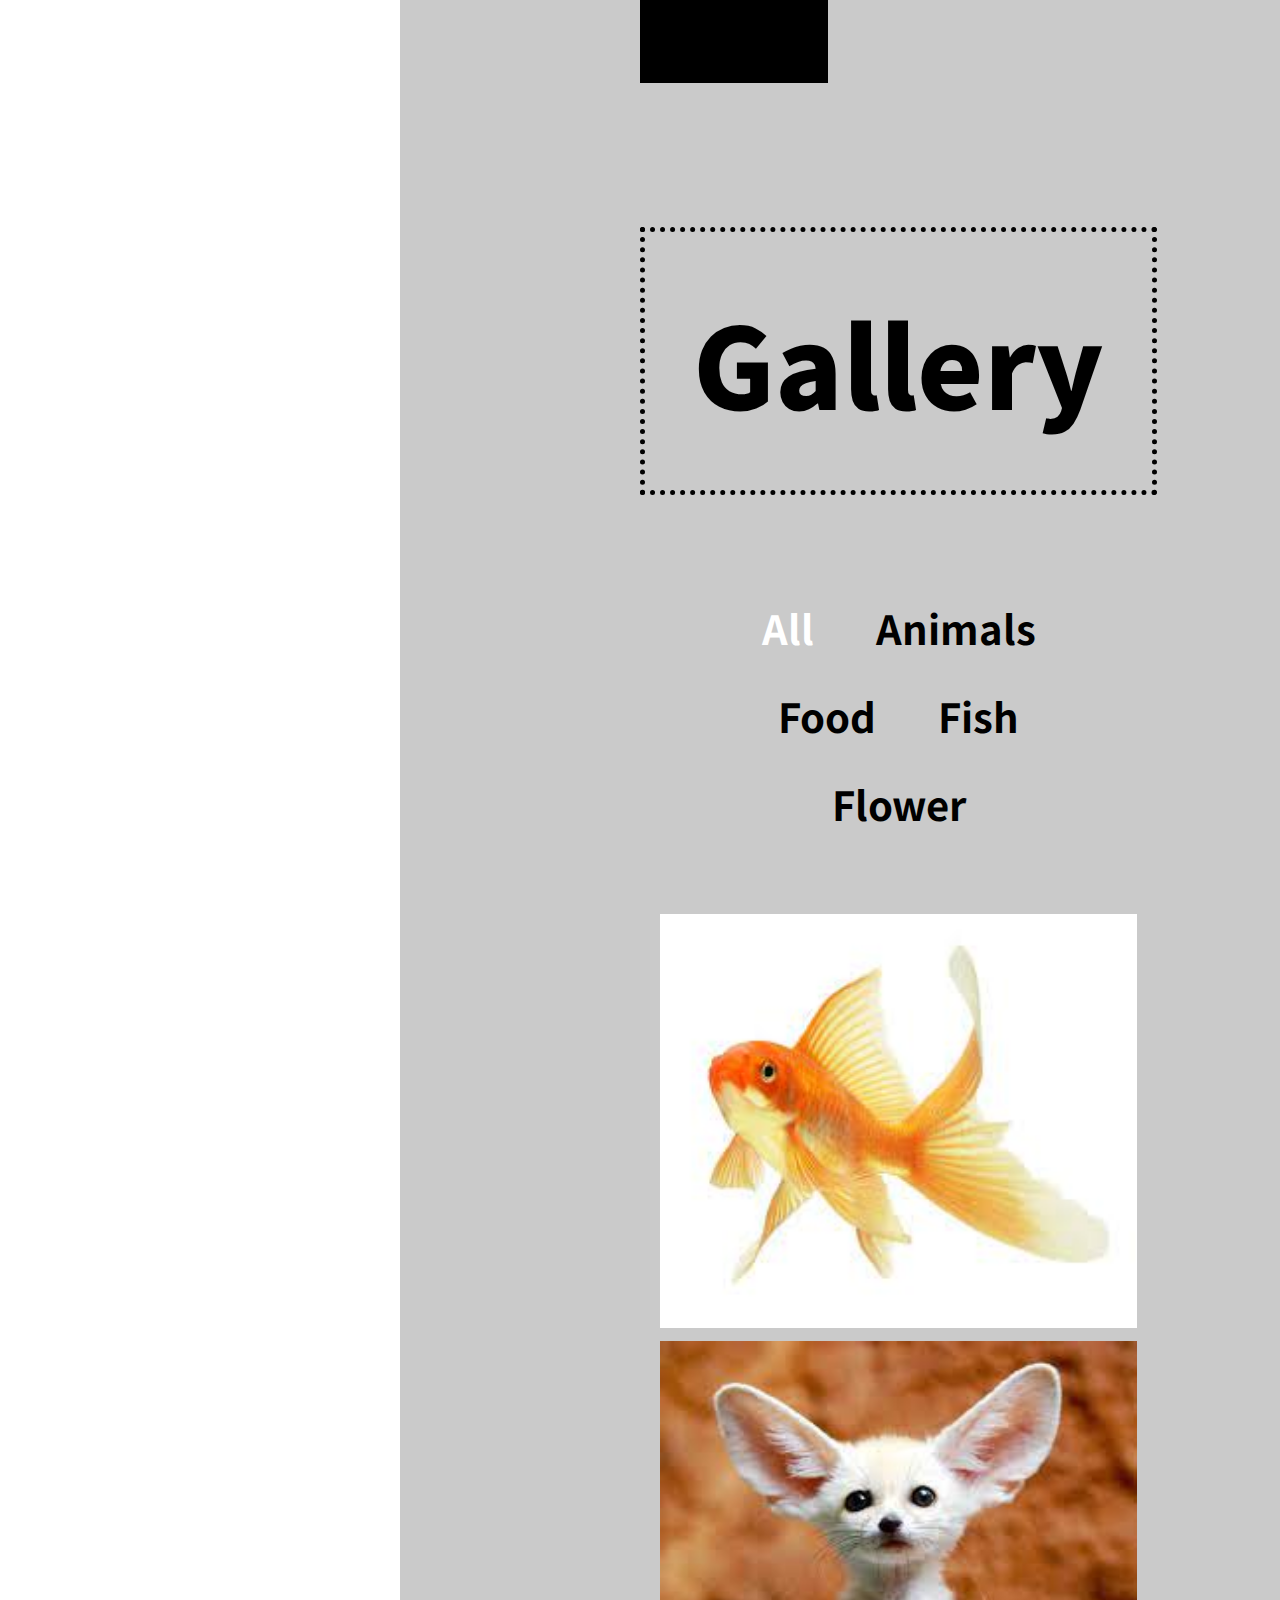
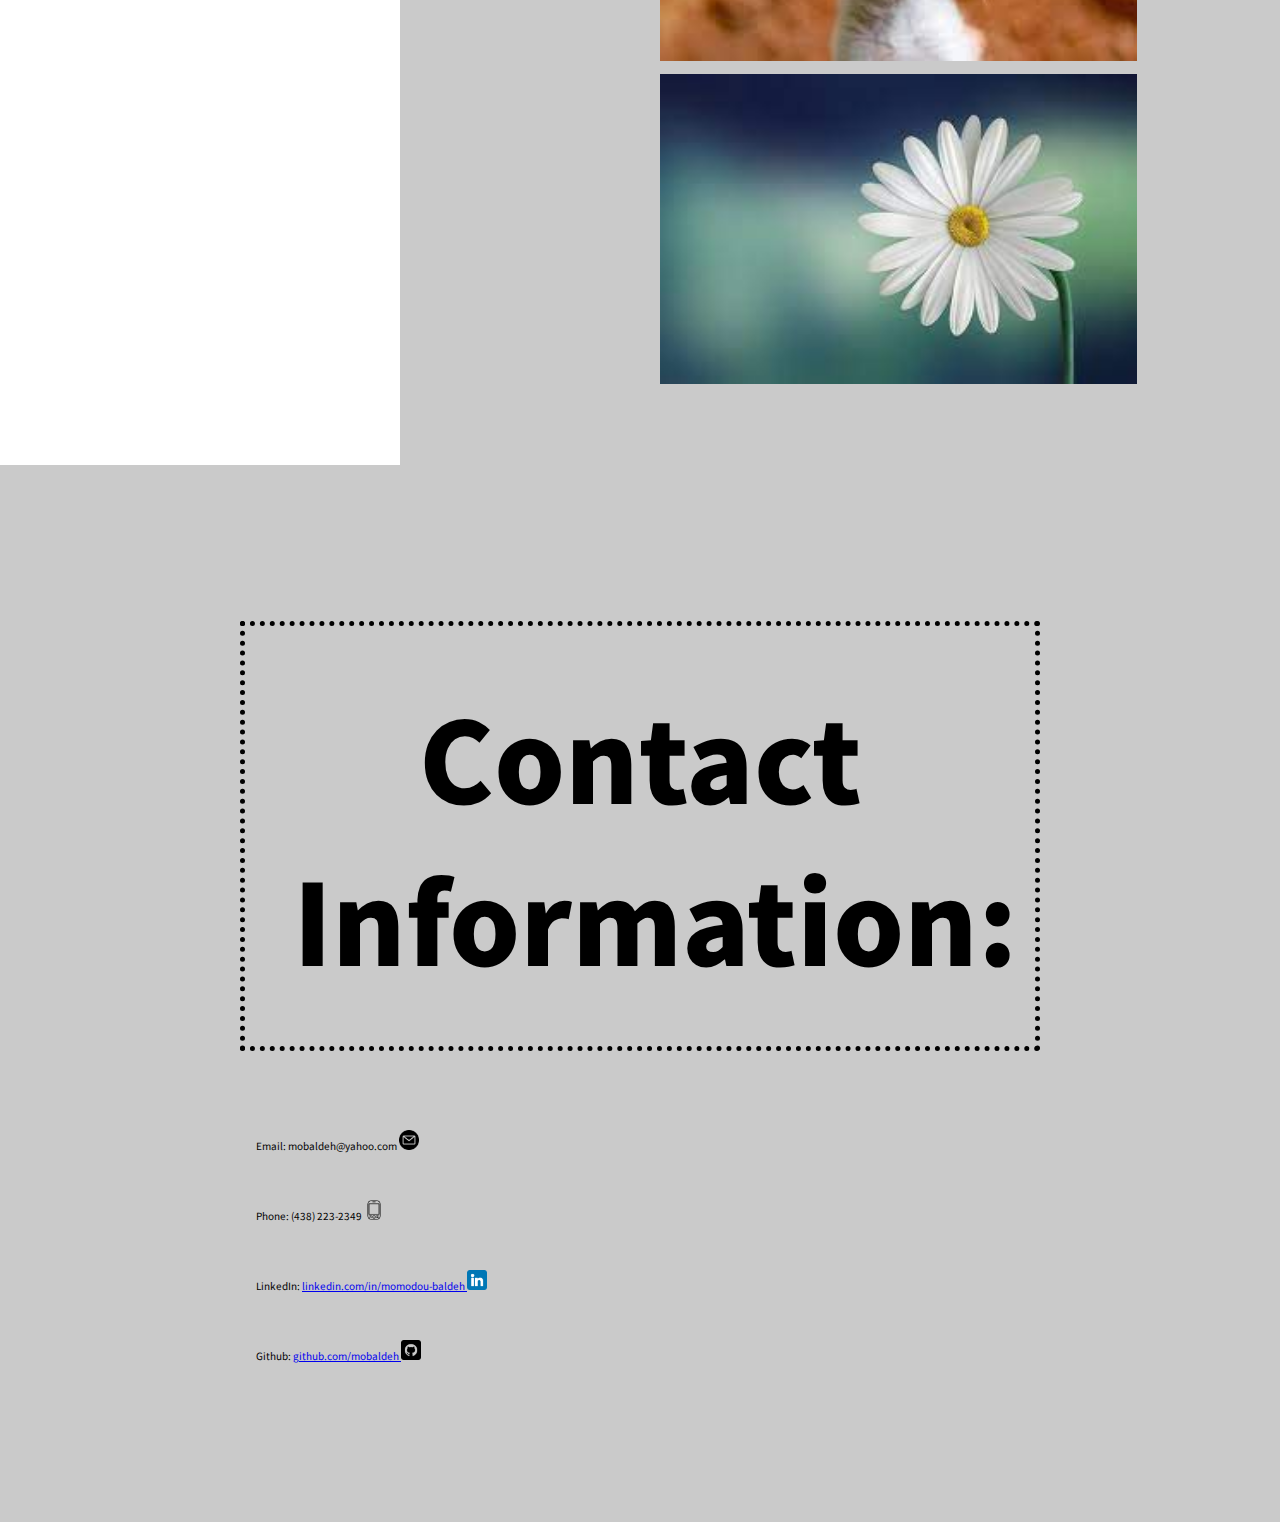
==== commit b715c30c: "works" ====
--- a/index.html
+++ b/index.html
@@ -6,7 +6,7 @@
         <meta name="viewport" content="width=device-width, initial-scale=1.0">
         <title>Portfolio</title>
 
-        <link rel="stylesheet" href="./responsive.css">
+        <link rel="stylesheet" href="/responsive.css">
         <link rel="stylesheet" href="./style.css">
         <link rel="preconnect" href="https://fonts.googleapis.com">
         <link rel="preconnect" href="https://fonts.gstatic.com" crossorigin>
@@ -207,9 +207,4 @@
 </p>
         </div>    
     </body>
-    <script src="scripts.js"></script>
-</html>
-
-
-
-        +    <script src="scripts.js"></script> </html>--- a/style.css
+++ b/style.css
@@ -1,4 +1,5 @@
-/* CSS Reset */
+
+/*start css reset */
 html, body, div, span, applet, object, iframe,
 h1, h2, h3, h4, h5, h6, p, blockquote, pre,
 a, abbr, acronym, address, big, cite, code,
@@ -8,59 +9,58 @@
 dl, dt, dd, ol, ul, li,
 fieldset, form, label, legend,
 table, caption, tbody, tfoot, thead, tr, th, td,
-article, aside, canvas, details, embed,
-figure, figcaption, footer, header, hgroup,
+article, aside, canvas, details, embed, 
+figure, figcaption, footer, header, hgroup, 
 menu, nav, output, ruby, section, summary,
 time, mark, audio, video {
-    margin: 0;
-    padding: 0;
-    border: 0;
-    font-size: 100%;
-    font: inherit;
-    vertical-align: baseline;
-}
-
+	margin: 0;
+	padding: 0;
+	border: 0;
+	font-size: 100%;
+	font: inherit;
+	vertical-align: baseline;
+}
 p {
     line-height: 1.6;
     margin-bottom: 3rem;
     font-size: 1.6rem;
 }
-
 h1, h2, h3, h4, h5, h6 {
     margin-bottom: 3rem;
 }
-
 .content-child {
     background: #cacaca;
 }
+/* end css reset */
 
 body {
     font-family: 'Noto Sans TC', sans-serif;
-    font-size: 62.5%; /* 1rem = 10px */
-}
-
-.sidenav,
-.parent-section-1,
-.content-section-container {
+    font-size: 10px;
+}
+.sidenav, .parent-section-1, .content-section-container {
     z-index: 0;
     position: relative;
 }
 
-/* Start parent section */
+/* -------------------- */
+/* -------------------- */
+/* start parent section */
+/* -------------------- */
+/* -------------------- */
+
 .parent-section-1 {
     grid-template-columns: 1fr 2fr;
 }
+
 
 .child-section-1 {
     display: flex;
     justify-content: center;
     flex-direction: column;
 }
-
 .child-section-1 > * {
     padding: 1rem;
 }
-
 .child-section-1 h1 {
     font-size: 1.5rem;
     font-weight: bold;
@@ -72,15 +72,13 @@
     font-size: 1.5rem;
     display: block;
 }
-
 .child-section-1 h1 .job-title {
     font-size: 2rem;
     background: #fcbd33;
     width: fit-content;
     display: block;
-    padding: 0.5rem;
-}
-
+    padding: 0.5rem 0.5rem;
+}
 .child-section-1 h1 .yellow {
     color: #fcbd33;
     font-family: 'Monoton', cursive;
@@ -93,7 +91,7 @@
     border-radius: 5rem;
     padding: 1rem;
     text-decoration: none;
-    font-size: 1.6rem;
+    font-size: 1rem;
     font-weight: bold;
     width: fit-content;
     display: block;
@@ -105,7 +103,7 @@
     right: 2.5%;
     top: 50%;
     transform: translateY(-50%);
-    padding: 1rem;
+    padding: 1rem 1rem;
     background: #fcbd33;
     border-radius: 3rem;
     display: flex;
@@ -117,43 +115,41 @@
 .sidenav a {
     display: block;
     color: #000000;
-    font-size: 1.6rem;
+    font-size: 12px;    
     text-decoration: none;
 }
-
 .sidenav a:hover {
     color: #ffffff;
 }
-
 .sidenav a::after {
     display: block;
     content: "|";
     text-align: center;
 }
-
 .sidenav a:hover::after {
     color: #000000;
 }
-
 .sidenav a:last-child::after {
     display: none;
 }
 
+/* -------------------- */
+/* -------------------- */
 /* End parent section */
+/* -------------------- */
+/* -------------------- */
 .content-section-container {
-    grid-template-columns: 25vw 1fr;
-}
-
+    grid-template-columns: 400px 1fr;
+}
 .content-section {
     grid-column: 2;
 }
-
 .content-child > * {
-    padding: 1rem;
+    padding: 1rem
 }
 
 .content-menu {
-    padding: 1rem;
+    padding: 1rem 1rem;
     background: #fcbd33;
     display: flex;
     justify-content: center;
@@ -164,61 +160,48 @@
 .content-menu a {
     display: block;
     color: #000000;
-    font-size: 1.6rem;
+    font-size: 1.5rem;    
     text-decoration: none;
 }
-
 .content-menu a:hover {
     color: #ffffff;
 }
-
 .content-menu a::after {
     display: block;
     content: "|";
     text-align: center;
 }
-
 .content-menu a:hover::after {
     color: #000000;
 }
-
 .content-menu a:last-child::after {
     display: none;
 }
-
 .content-child h2 {
-    font-size: 1.6rem;
+    font-size: 1rem;
     font-weight: 900;
     text-align: center;
     padding: 1rem;
     margin: 3rem 0;
-    border: 0.1rem dotted #000000;
-}
-
+    border: 5px dotted #000000;
+}
 .content-child h3 {
     font-size: 2rem;
 }
-
 .content-child h3 b {
     font-weight: 700;
 }
-
-.about,
-.about-numbers,
-.skill-item {
+.about, .about-numbers, .skill-item {
     grid-template-columns: 1fr 1fr;
 }
-
 .about {
     grid-template-columns: 2fr 1fr;
 }
-
 .about-numbers {
     background: #000000;
     text-align: center;
     position: relative;
 }
-
 .about-numbers:after {
     content: "";
     display: block;
@@ -227,36 +210,33 @@
     left: 50%;
     transform: translate(-50%, -50%);
     height: 80%;
-    width: 0.1rem;
-    border-left: 0.2rem dashed #ffffff;
-}
-
+    width: 1px;
+    border-left: 2px dashed #ffffff;
+}
 .has-border {
     position: relative;
 }
-
 .has-border:after {
     content: "";
     display: block;
     position: absolute;
-    bottom: 0;
+    bottom: 0%;
     left: 50%;
     transform: translateX(-50%);
-    height: 0.1rem;
+    height: 1px;
     width: 80%;
-    border-top: 0.2rem dashed #ffffff;
-}
-
+    border-top: 2px dashed #ffffff;
+} 
 .about-numbers div {
     color: #ffffff;
-    font-size: 1.6rem;
+    font-size: 1rem;
     font-weight: 500;
     display: flex;
     justify-content: center;
     align-items: center;
     flex-direction: column;
-}
-
+
+}
 .about-numbers span {
     color: #fcbd33;
     font-weight: 500;
@@ -267,107 +247,107 @@
 .about-content {
     padding: 4rem;
 }
-
 .about-content h4 {
     font-size: 2.5rem;
     font-weight: 700;
 }
-
 .skill-item h4 {
     font-size: 1.6rem;
     margin-bottom: 1rem;
 }
-
-/* Start Gallery section */
-
+/* --------------------- */
+/* --------------------- */
+/* start Gallery section */
+/* --------------------- */
+/* --------------------- */
 .box {
     text-align: center;
 }
-
 .btn {
-    margin-top: 1.6rem;
-    display: inline-block;
-    padding: 1.6rem 4rem;
-    cursor: pointer;
-    font-size: 2.5rem;
-    text-transform: capitalize;
-    text-align: center;
+	margin-top: 10px;
+	display: inline-block;
+	padding: 10px 30px;
+	cursor: pointer;
+	font-size: 2.5rem;
+	text-transform: capitalize;
+	text-align: center;
     font-weight: 700;
 }
 
 .btn:hover {
-    color: #fcbd33;
-}
+	color: #fcbd33;
+}
+
 
 .skill-icon {
-    width: 4rem;
-    height: 4rem;
+    width: 40px; /* Adjust the width to your desired size */
+    height: 40px; /* Adjust the height to your desired size */
 }
 
 .gallery {
-    padding: 2rem;
-    text-align: center;
+	padding: 20px;
+	text-align: center;
 }
 
 .gallery .image-container {
-    gap: 1.6rem;
-    columns: 3 25vw;
+	gap: 15px;
+	columns: 3 350px;
 }
 
 .gallery .image-container img {
-    break-inside: avoid;
-    width: 100%;
-    background-color: #ffffff;
-    object-fit: cover;
-    cursor: pointer;
-    margin-bottom: 1.6rem;
+	break-inside: avoid;
+	width: 100%;
+	background-color: #ffffff;
+	object-fit: cover;
+	cursor: pointer;
+	margin-bottom: 10px;
 }
 
 .gallery .image-container img:hover {
-    transform: scale(0.95);
-}
-
+	transform: scale(.95);
+}
 .box {
-    padding: 2rem 0;
-}
-
-.btn.active {
-    color: #ffffff;
+	padding: 20px 0;
+}
+
+ .btn.active {
+	color: #ffffff;
 }
 
 .image-popup {
-    position: fixed;
-    top: 0;
-    left: 0;
-    z-index: 1200;
-    background-color: var(--dark-bg);
-    height: 100vh;
-    width: 100%;
-    display: none;
-    align-items: center;
-    justify-content: center;
-    padding: 10vw 2rem;
-    overflow-y: scroll;
+	position: fixed;
+	top: 0;
+	left: 0;
+	z-index: 1200;
+	background-color: var(--dark-bg);
+	height: 100vh;
+	width: 100%;
+	display: none;
+	align-items: center;
+	justify-content: center;
+	padding: 100px 20px;
+	overflow-y: scroll;
 }
 
 .image-popup img {
-    width: 60vw;
-    cursor: pointer;
-    border: 1.6rem solid var(--white);
-    background-color: var(--white);
-}
-
-.hero-img-mobile,
-.hero-img,
-.about {
+	width: 600px;
+	cursor: pointer;
+	border: 10px solid var(--white);
+	background-color: var(--white);
+}
+
+.hero-img-mobile, .hero-img, .about {
     padding: 0;
 }
 
-/* Hamburger Menu */
+
+/*------------------*/
+/*--Hamburger Menu--*/
+/*------------------*/
 .hamburger-menu-wrapper {
     position: fixed;
     top: 0;
-    left: 0;
+    left: 0;    
     width: 100%;
     z-index: 1;
 }
@@ -377,40 +357,35 @@
     display: block;
     height: 0;
 }
-
 .hamb-line {
     display: block;
-    height: 4rem;
-    width: 4rem;
+    height: 40px;
+    width: 40px;
     position: relative;
     margin-left: 1rem;
     padding-top: 1rem;
     z-index: 9999;
 }
-
 .hamb-line:before,
 .hamb-line:after {
     display: block;
     content: "";
     background: #000;
-    height: 1rem;
+    height: 5px;
     position: absolute;
     width: 100%;
     transition: all 0.25s ease 0s;
-}
-
+
+}
 .hamb-line:before {
-    top: 2rem;
-}
-
+    top: 20px;
+}
 .hamb-line:after {
-    top: 4.5rem;
-}
-
+    top: 45px;
+}
 .side-hamb-menu {
     display: none;
 }
-
 .hamburger-menu {
     max-height: 0;
     transition: max-height 0.3s ease 0s;
@@ -419,152 +394,130 @@
     flex-direction: column;
     position: relative;
     z-index: -999;
-}
-
+
+}
 .side-hamb-menu:checked ~ .hamburger-menu {
     max-height: 100vh;
     transition: max-height 0.7s ease 0s;
     z-index: 999;
 }
-
-.hamburger-menu a {
+.hamburger-menu a{
     color: #000000;
     font-size: 1.6rem;
-    margin: 1.6rem 0;
+    margin: 2rem 0;
     text-align: center;
     text-decoration: none;
     opacity: 0;
     pointer-events: none;
 }
-
-.side-hamb-menu:checked ~ .hamburger-menu a {
+.side-hamb-menu:checked ~ .hamburger-menu a{
     display: block;
     opacity: 1;
     transition: all 2s ease 0s;
     pointer-events: all;
 }
-
 .side-hamb-menu:checked .hamb .hamb-line {
     background: transparent;
 }
 
 .side-hamb-menu:checked ~ .hamb .hamb-line::before {
     transform: rotate(-45deg);
-    top: 2rem;
-}
-
+    top:20px;
+}
 .side-hamb-menu:checked ~ .hamb .hamb-line::after {
     transform: rotate(45deg);
-    top: 2rem;
-}
-
+    top:20px;
+}
 .side-hamb-menu:checked ~ .hamb .hamb-line::before,
 .side-hamb-menu:checked ~ .hamb .hamb-line::after {
-    top: 3.3rem;
-}
-
-/* End Menu */
+    top:33px;
+}
+/*------------------*/
+/*-----End Menu-----*/
+/*------------------*/
 
 @media only screen and (min-width: 768px) {
     .parent-section-1,
     .content-section-container,
     .side-menu,
-    .about,
-    .about-numbers,
+    .about, 
+    .about-numbers, 
     .skill-item {
         display: grid;
-    }
-
+    } 
     .parent-section-1 {
         height: 100vh;
     }
-
     .child-section-1 {
-        padding: 0 5vw 0 9vw;
-    }
-
+        padding: 0 5rem 0 9rem;
+    }
     .content-child {
-        padding: 3rem 15vw;
-    }
-
+        padding: 3rem 15rem;
+    }
     .content-child h2 {
         font-size: 7rem;
         padding: 3rem;
     }
-
     .child-section-1 h1 {
         font-size: 6rem;
     }
-
     .child-section-1 h1 .small {
         font-size: 4rem;
     }
-
     .cta-btn {
         margin: 0;
         font-size: 2rem;
     }
-
     .hero-img-mobile {
         display: none;
     }
-
     .hero-img {
         background-image: url(./img/momodou.jpg);
         background-size: cover;
         background-position: center;
     }
-
     .side-menu {
         height: 100vh;
-        grid-template-rows: 40vh 1fr;
+        grid-template-rows: 400px 1fr;
         padding: 0;
         grid-column: 1;
         position: sticky;
-        top: 0;
-    }
-
+        top:0
+    }    
     .hamburger-menu-wrapper {
         display: none;
     }
 }
-
 @media only screen and (max-width: 768px) {
-    .sidenav,
-    .content-menu,
-    .has-border:after,
-    .about-numbers:after {
-        display: none;
-    }
-
-    .about-numbers div {
-        margin-bottom: 1.6rem;
-    }
-
-    .about-numbers {
-        padding-bottom: 1.6rem;
-    }
-
-    .about-content {
-        padding: 1rem;
-    }
-
-    .btn {
-        margin-top: 0;
-        padding: 1.6rem 2rem;
-        font-size: 1.6rem;
-    }
-
-    #Portfolio {
-        margin-top: -3rem;
-    }
-}
-
-.contact-img {
-    width: 2rem;
-    height: 2rem;
-}
-
-.paragraph {
-    font-size: 1.3rem;
-}
+ .sidenav
+ , .content-menu
+ , .has-border:after
+ , .about-numbers:after {
+    display: none;
+ }
+ .about-numbers div {
+	margin-bottom:1.6rem;
+ }
+ .about-numbers {
+    padding-bottom: 1.6rem;
+ }
+ .about-content {
+    padding: 1rem;
+ }
+ .btn {
+	margin-top: 0px;
+	padding: 10px 20px;
+	font-size: 1.6rem;
+ }
+ #Portfolio {
+    margin-top: -3rem;
+ }
+}  
+
+.contact-img{
+    width: 20px; /* Adjust the width to your desired size */
+    height: 20px; /* Adjust the height to your desired size */
+}
+.parapraph{
+    font-size:1.3rem;
+}
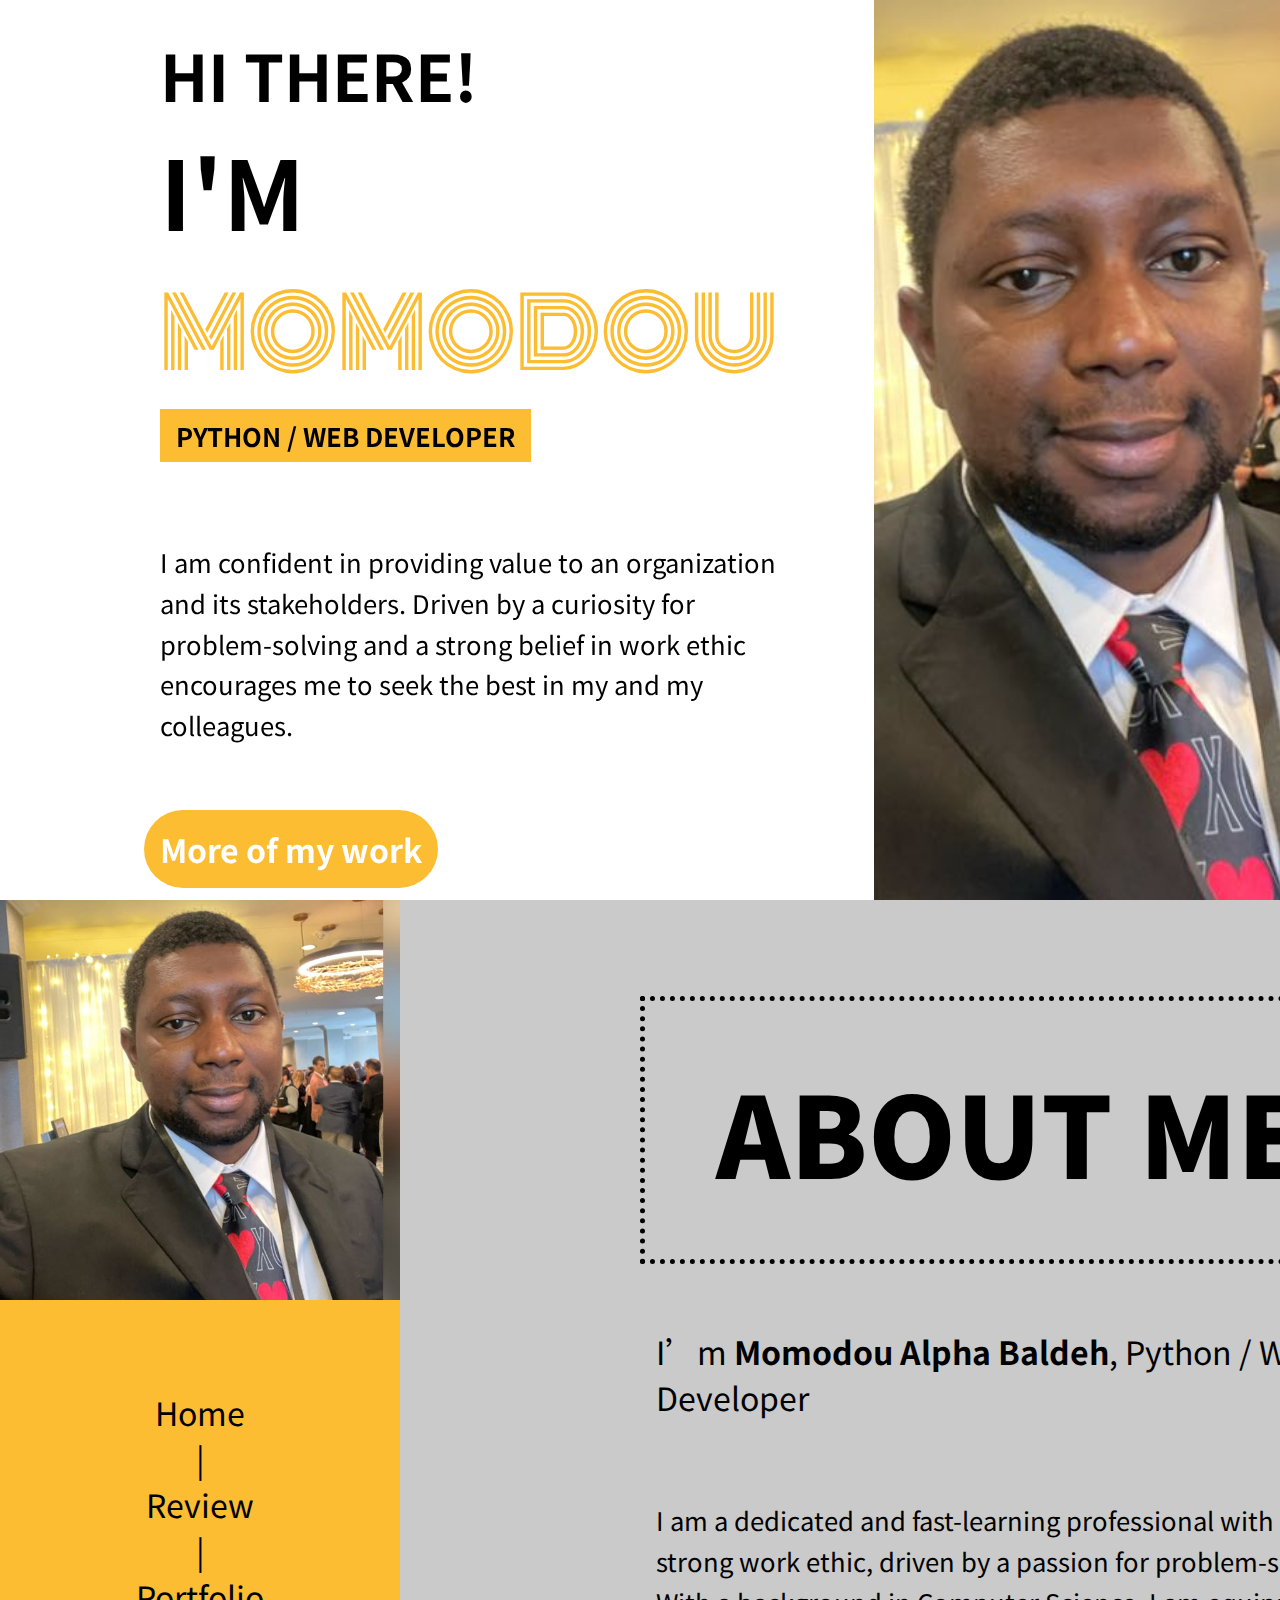
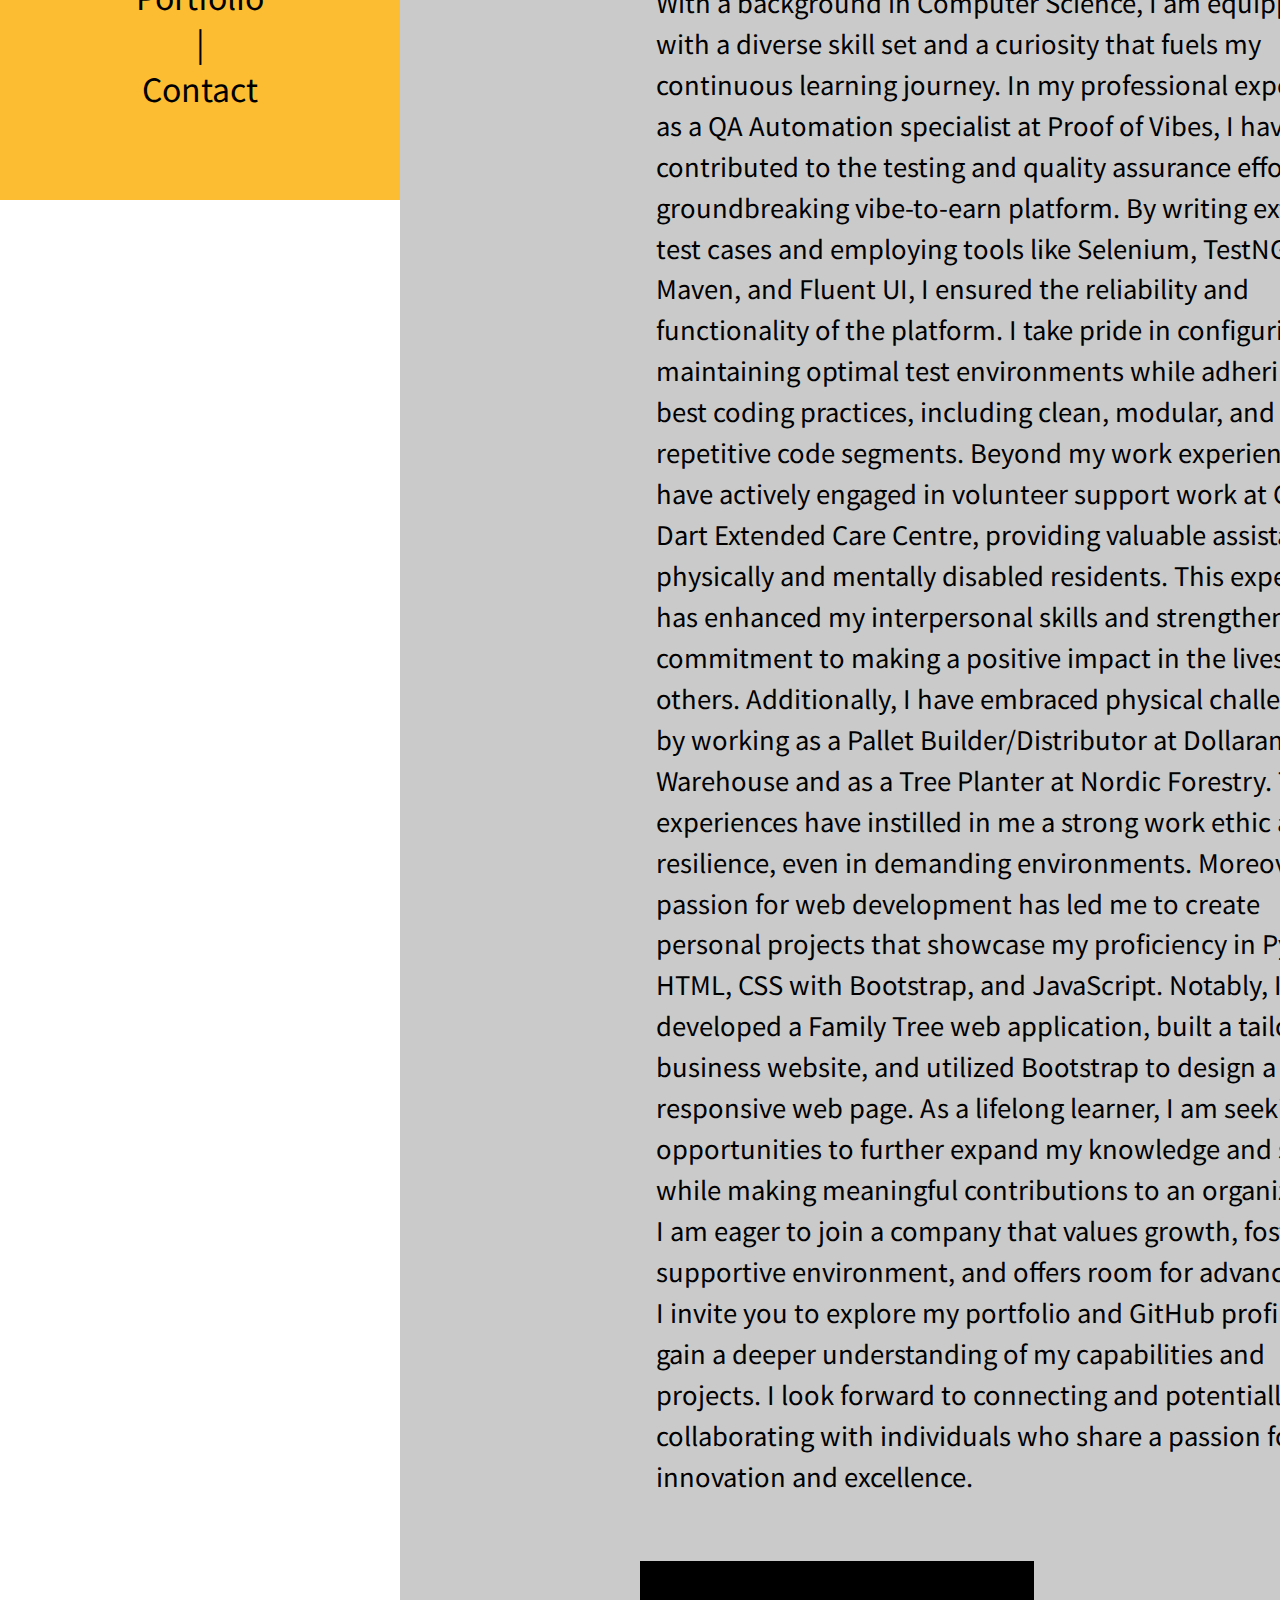
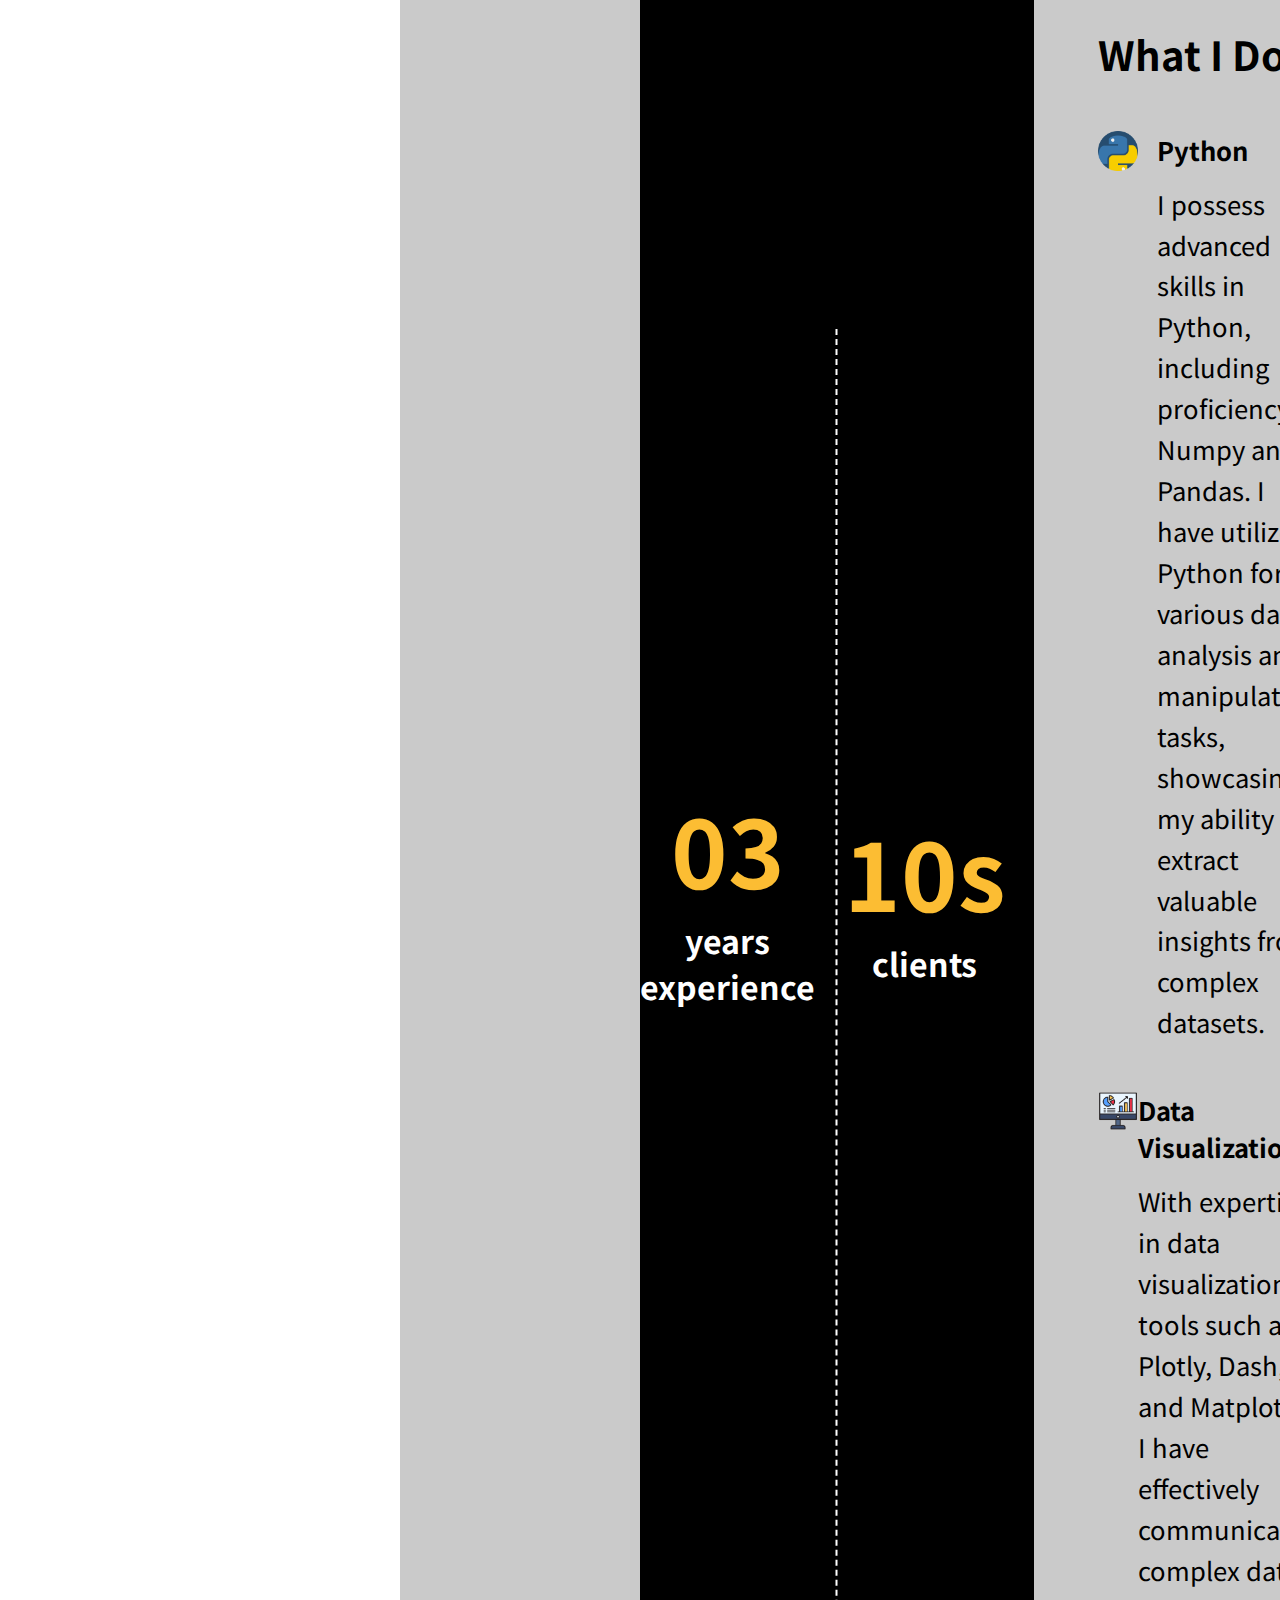
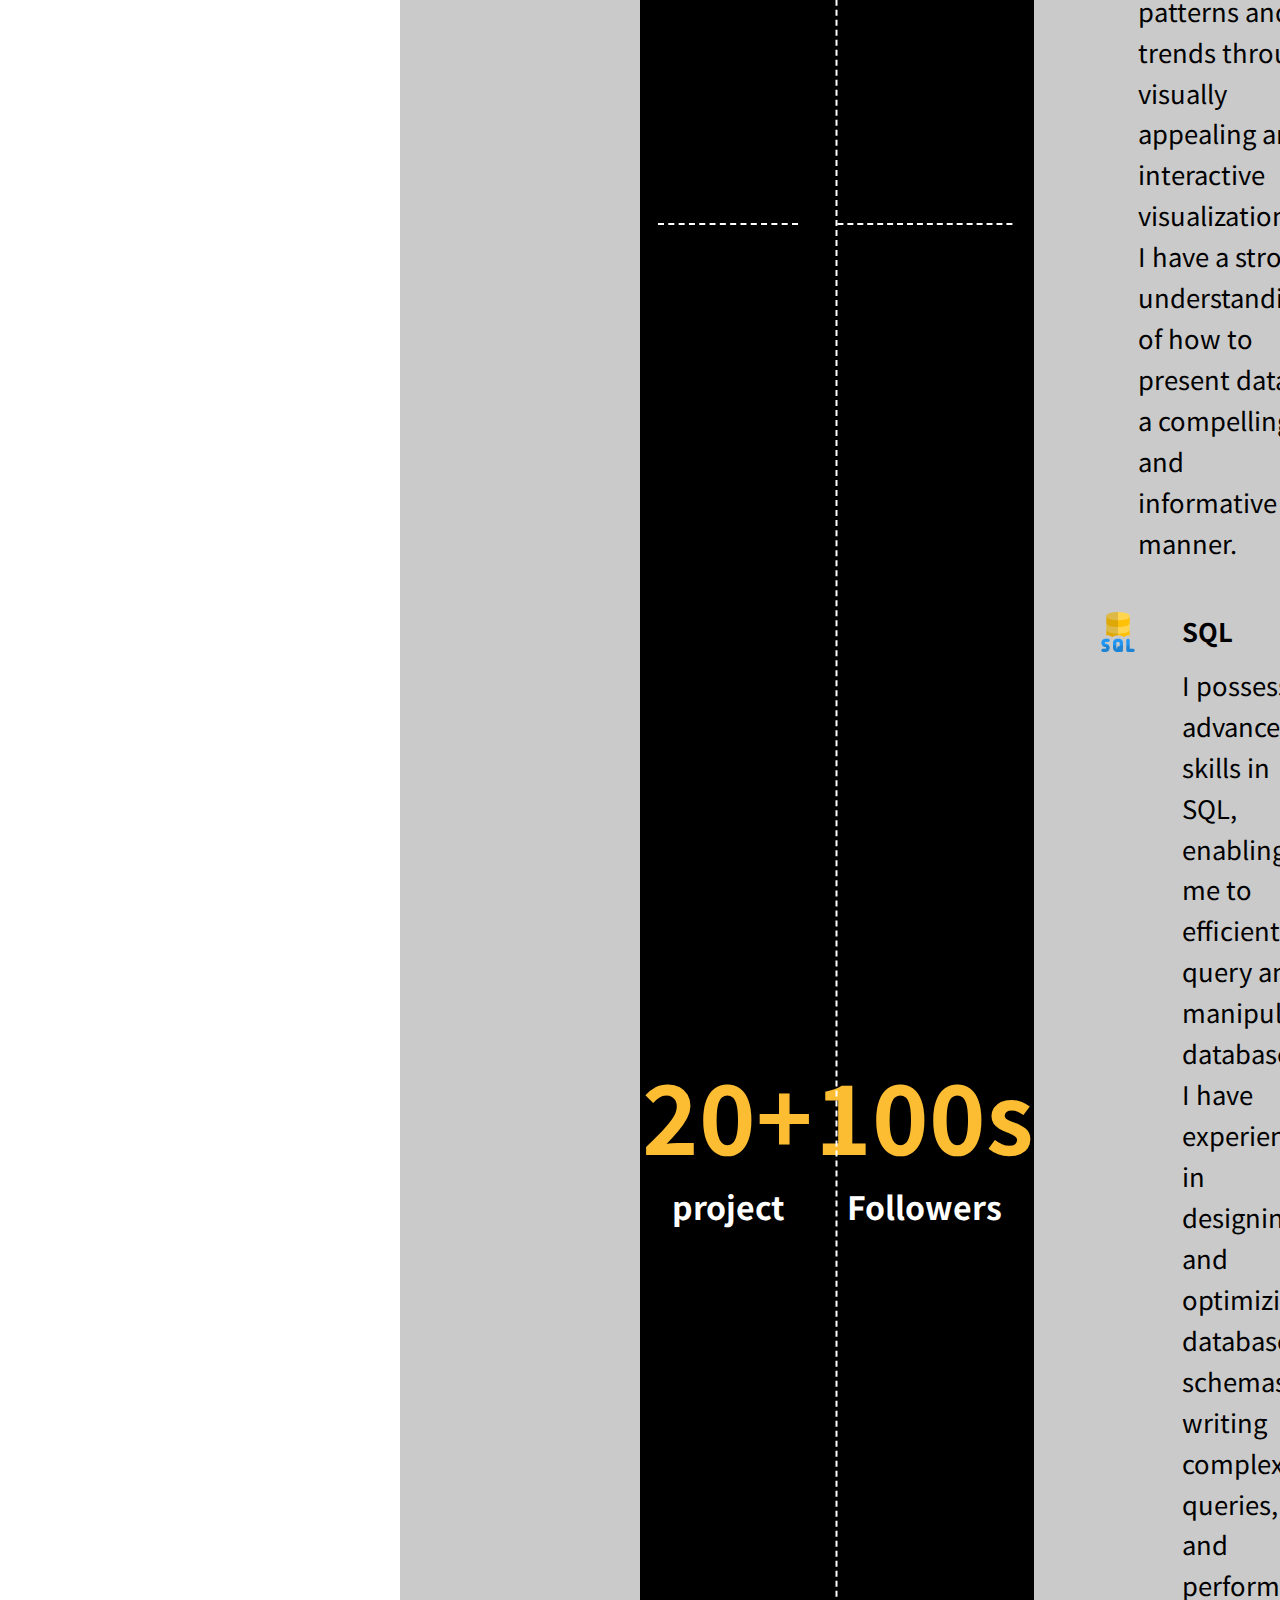
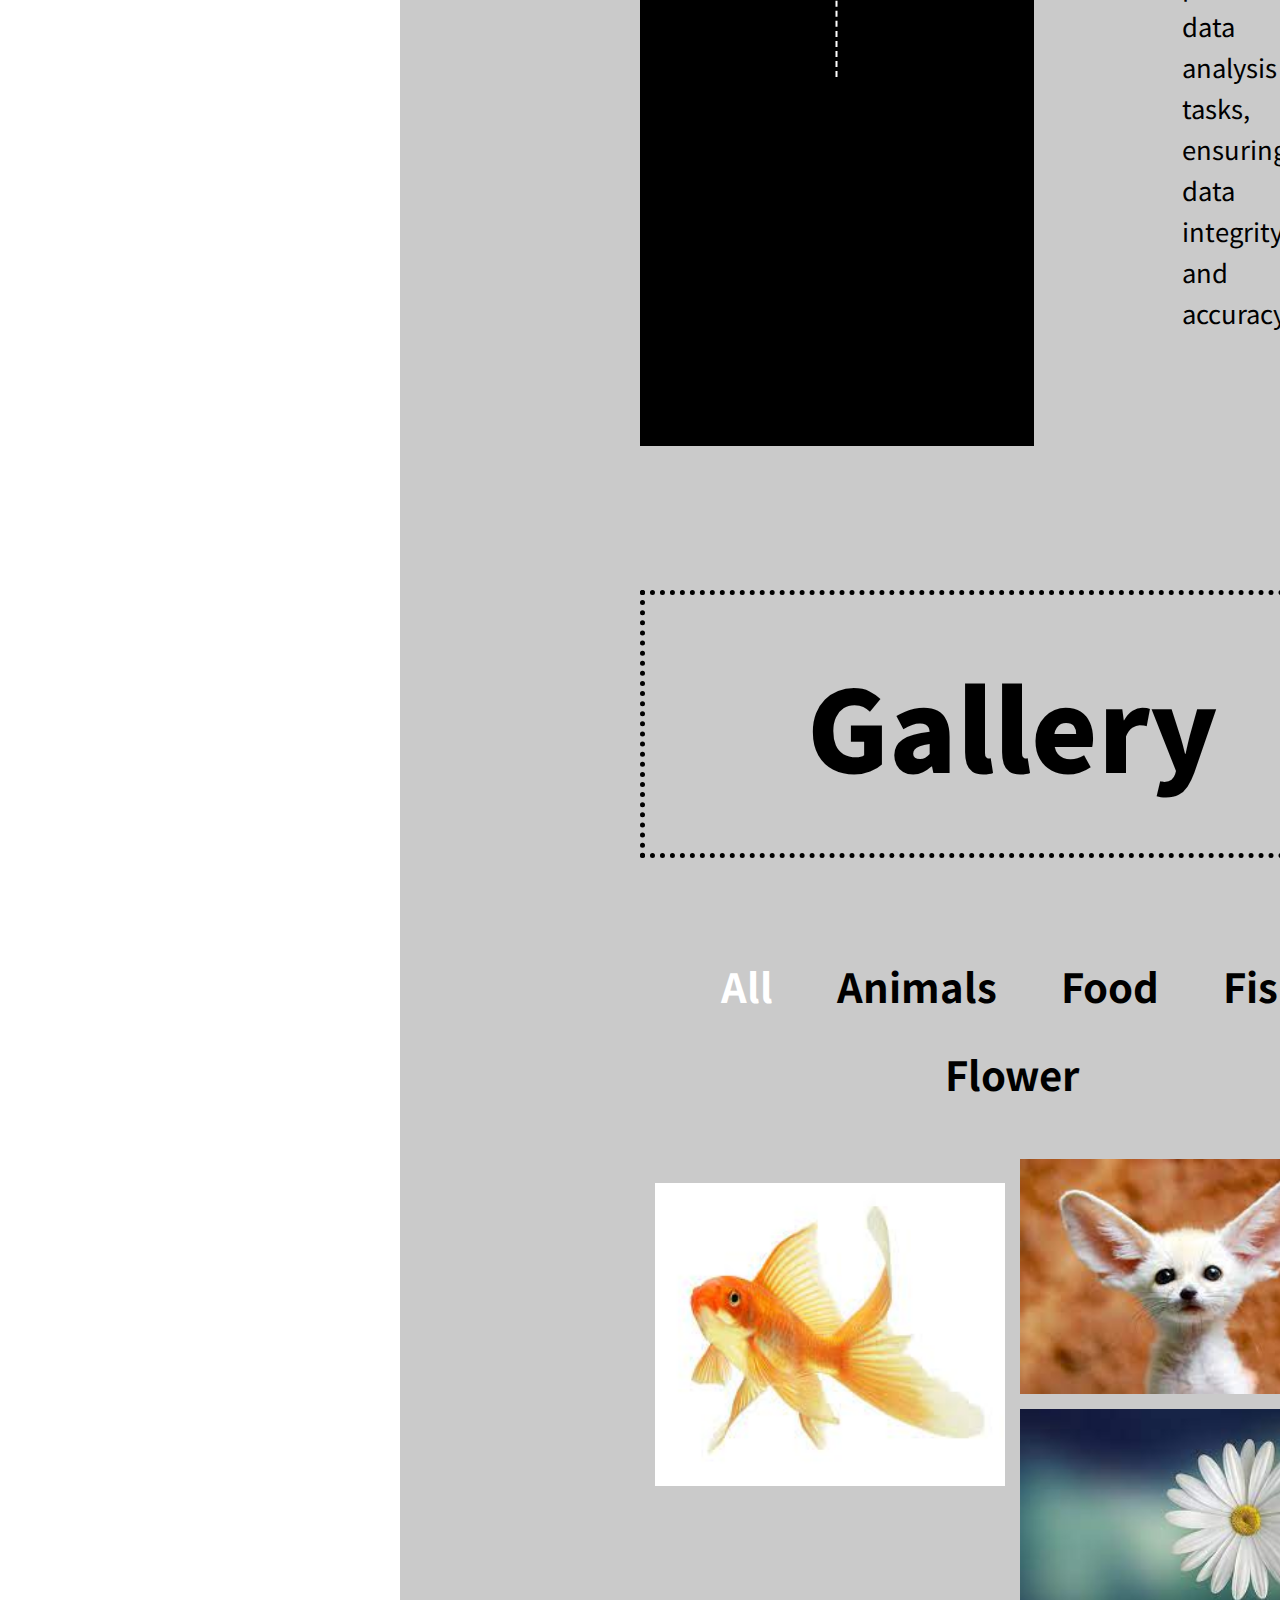
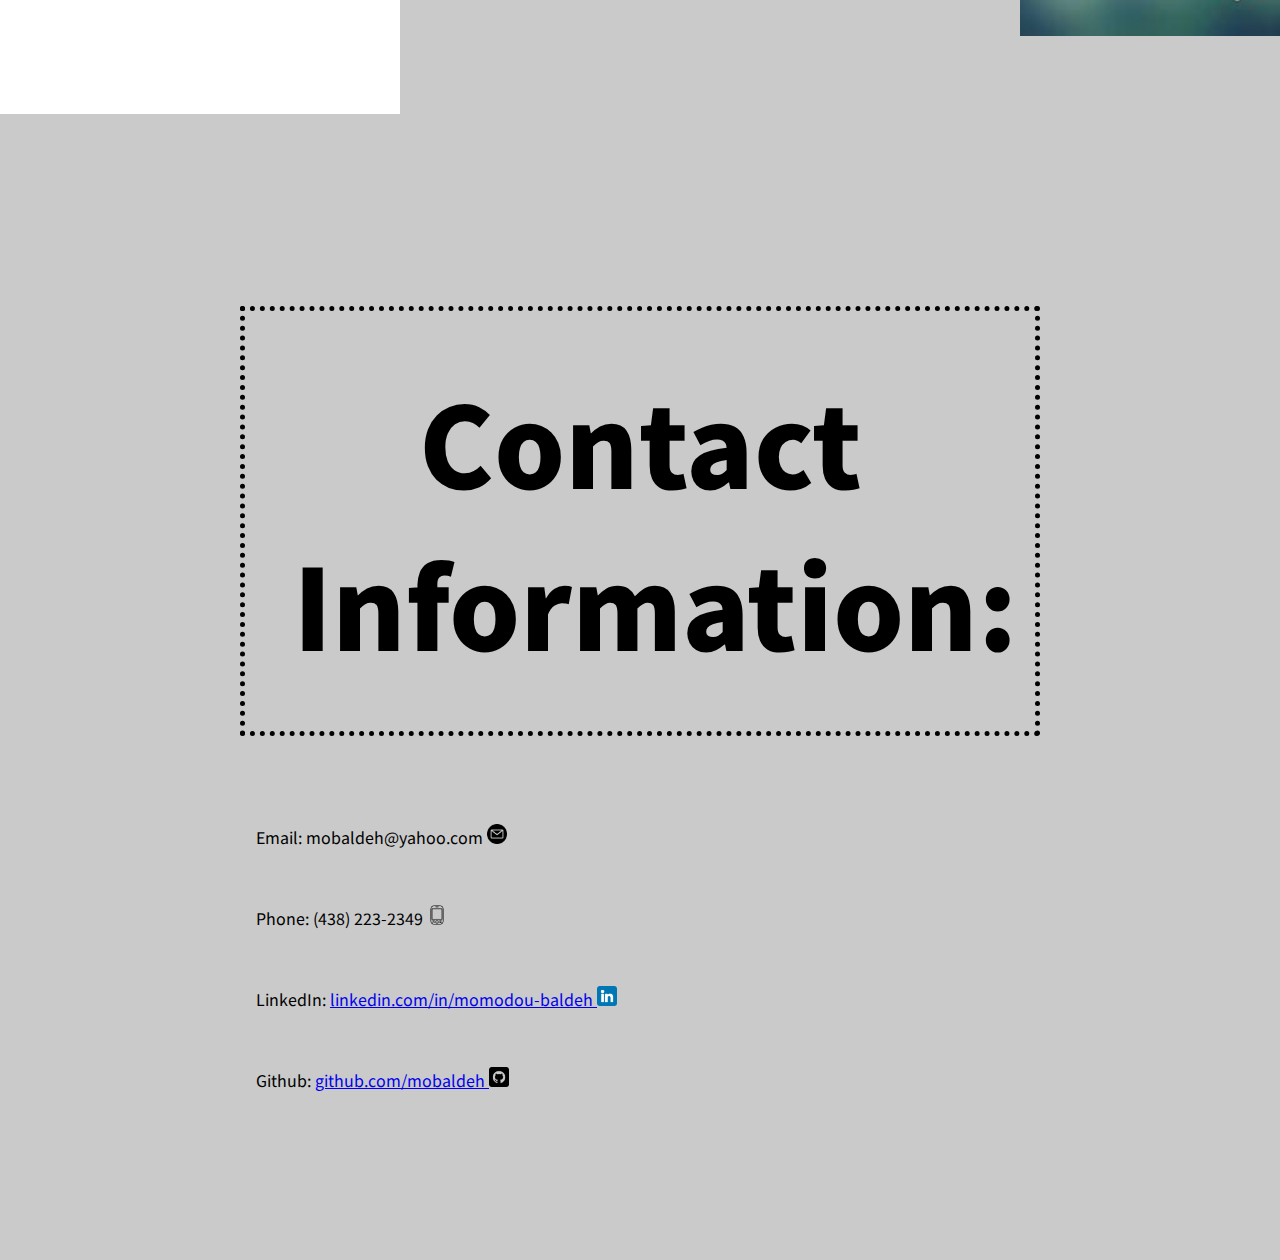
==== commit 1823060d: "new commit" ====
--- a/index.html
+++ b/index.html
@@ -37,7 +37,7 @@
         </div>
         <div class="parent-section-1" id="Home">
             <div class="child-section-1">
-                <img class="hero-img-mobile" src="./img/momodou.jpg" alt="">
+                <img class="hero-img-mobile" src="./__MACOSX/img/momodou.jpg" alt="">
                 <h1>
                     <span class="small">hi there!</span>
                     I'm 
@@ -46,7 +46,9 @@
                 </h1>
                 <p class ="parapraph">
 
-                    I am confident in providing value to an organization and its stakeholders. Driven by a curiosity for  problem-solving and a strong belief in work ethic encourages me to seek the best in my and my colleagues. 
+                    I am confident in providing value to an organization and its stakeholders. 
+                    Driven by a curiosity for  problem-solving and a strong belief in work ethic 
+                    encourages me to seek the best in my and my colleagues. 
 
                 </p>
                 <a class="cta-btn" href="https://neenemaataraa.github.io/familytree/index.html">
--- a/responsive.css
+++ b/responsive.css
@@ -1,124 +1,4 @@
-@media only screen and (max-width: 1024px) {
-    /* Adjust styles for tablets and smaller screens */
-    .parent-section-1 {
-        grid-template-columns: 1fr;
-    }
-
-    .child-section-1 {
-        padding: 0;
-        text-align: center;
-    }
-
-    .child-section-1 h1 {
-        font-size: 3rem;
-    }
-
-    .child-section-1 h1 .small {
-        font-size: 2rem;
-    }
-
-    .cta-btn {
-        font-size: 1.2rem;
-    }
-
-    .content-child h2 {
-        font-size: 3.5rem;
-        padding: 1rem;
-    }
-
-    .content-child h3 {
-        font-size: 1.8rem;
-    }
-
-    .about {
-        grid-template-columns: 1fr;
-    }
-
-    .about-numbers,
-    .about-content,
-    .skill-item {
-        grid-template-columns: 1fr;
-    }
-
-    .about-numbers:after {
-        content: none;
-    }
-
-    .has-border:after {
-        display: none;
-    }
-
-    .about-numbers div {
-        margin-bottom: 1rem;
-    }
-
-    .about-numbers span {
-        font-size: 2.5rem;
-    }
-
-    .about-content {
-        padding: 2rem;
-    }
-
-    .skill-item h4 {
-        font-size: 1.4rem;
-    }
-
-    .gallery .image-container {
-        columns: 2 50vw;
-    }
-
-    .gallery .image-container img {
-        margin-bottom: 1rem;
-    }
-
-    .image-popup img {
-        width: 80vw;
-    }
+.content-child h2 {
+    font-size: 7rem;
+    padding: 3rem;
 }
-
-@media only screen and (max-width: 768px) {
-    /* Adjust styles for mobile devices */
-    .child-section-1 h1 {
-        font-size: 2rem;
-    }
-
-    .child-section-1 h1 .small {
-        font-size: 1.6rem;
-    }
-
-    .cta-btn {
-        font-size: 1rem;
-    }
-
-    .content-child h2 {
-        font-size: 2.5rem;
-        padding: 0.5rem;
-    }
-
-    .content-child h3 {
-        font-size: 1.4rem;
-    }
-
-    .about-content {
-        padding: 1rem;
-    }
-
-    .btn {
-        padding: 1rem 1.6rem;
-        font-size: 1.4rem;
-    }
-
-    .gallery .image-container {
-        columns: 1;
-    }
-
-    .gallery .image-container img {
-        margin-bottom: 0.8rem;
-    }
-
-    .image-popup img {
-        width: 90vw;
-        border-width: 1rem;
-    }
-}
--- a/style.css
+++ b/style.css
@@ -1,4 +1,3 @@
-
 /*start css reset */
 html, body, div, span, applet, object, iframe,
 h1, h2, h3, h4, h5, h6, p, blockquote, pre,
@@ -35,7 +34,7 @@
 
 body {
     font-family: 'Noto Sans TC', sans-serif;
-    font-size: 10px;
+    font-size: 16px;
 }
 .sidenav, .parent-section-1, .content-section-container {
     z-index: 0;
@@ -49,7 +48,7 @@
 /* -------------------- */
 
 .parent-section-1 {
-    grid-template-columns: 1fr 2fr;
+    grid-template-columns: 1fr 1fr;
 }
 
 
@@ -62,27 +61,27 @@
     padding: 1rem;
 }
 .child-section-1 h1 {
-    font-size: 1.5rem;
+    font-size: 3rem;
     font-weight: bold;
     text-transform: uppercase;
-    margin-bottom: 1rem;
+    margin-bottom: 3rem;
 }
 
 .child-section-1 h1 .small {
-    font-size: 1.5rem;
+    font-size: 3rem;
     display: block;
 }
 .child-section-1 h1 .job-title {
-    font-size: 2rem;
+    font-size: 1.6rem;
     background: #fcbd33;
     width: fit-content;
     display: block;
-    padding: 0.5rem 0.5rem;
+    padding: 0.5rem 1rem;
 }
 .child-section-1 h1 .yellow {
     color: #fcbd33;
     font-family: 'Monoton', cursive;
-    font-weight: 250;
+    font-weight: 400;
 }
 
 .cta-btn {
@@ -91,7 +90,7 @@
     border-radius: 5rem;
     padding: 1rem;
     text-decoration: none;
-    font-size: 1rem;
+    font-size: 1.6rem;
     font-weight: bold;
     width: fit-content;
     display: block;
@@ -115,7 +114,7 @@
 .sidenav a {
     display: block;
     color: #000000;
-    font-size: 12px;    
+    font-size: 2rem;    
     text-decoration: none;
 }
 .sidenav a:hover {
@@ -160,7 +159,7 @@
 .content-menu a {
     display: block;
     color: #000000;
-    font-size: 1.5rem;    
+    font-size: 2rem;    
     text-decoration: none;
 }
 .content-menu a:hover {
@@ -178,7 +177,7 @@
     display: none;
 }
 .content-child h2 {
-    font-size: 1rem;
+    font-size: 3rem;
     font-weight: 900;
     text-align: center;
     padding: 1rem;
@@ -229,8 +228,8 @@
 } 
 .about-numbers div {
     color: #ffffff;
-    font-size: 1rem;
-    font-weight: 500;
+    font-size: 2rem;
+    font-weight: 700;
     display: flex;
     justify-content: center;
     align-items: center;
@@ -239,8 +238,8 @@
 }
 .about-numbers span {
     color: #fcbd33;
-    font-weight: 500;
-    font-size: 3rem;
+    font-weight: 700;
+    font-size: 6rem;
     display: block;
 }
 
@@ -278,20 +277,14 @@
 	color: #fcbd33;
 }
 
-
-.skill-icon {
-    width: 40px; /* Adjust the width to your desired size */
-    height: 40px; /* Adjust the height to your desired size */
-}
-
 .gallery {
-	padding: 20px;
+	padding: 15px;
 	text-align: center;
 }
 
 .gallery .image-container {
 	gap: 15px;
-	columns: 3 350px;
+	columns: 3 300px;
 }
 
 .gallery .image-container img {
@@ -307,7 +300,7 @@
 	transform: scale(.95);
 }
 .box {
-	padding: 20px 0;
+	padding: 15px 5px;
 }
 
  .btn.active {
@@ -403,7 +396,7 @@
 }
 .hamburger-menu a{
     color: #000000;
-    font-size: 1.6rem;
+    font-size: 2rem;
     margin: 2rem 0;
     text-align: center;
     text-decoration: none;
@@ -431,6 +424,22 @@
 .side-hamb-menu:checked ~ .hamb .hamb-line::before,
 .side-hamb-menu:checked ~ .hamb .hamb-line::after {
     top:33px;
+}
+
+/*-------------------*/
+/*-----new style-----*/
+/*-------------------*/
+.contact-img{
+    width: 20px; /* Adjust the width to your desired size */
+    height: 20px; /* Adjust the height to your desired size */
+}
+.parapraph{
+    font-size:1.6rem;
+}
+
+.skill-icon {
+    width: 40px; /* Adjust the width to your desired size */
+    height: 40px; /* Adjust the height to your desired size */
 }
 /*------------------*/
 /*-----End Menu-----*/
@@ -472,7 +481,7 @@
         display: none;
     }
     .hero-img {
-        background-image: url(./img/momodou.jpg);
+        background-image: url(/__MACOSX/img/momodou.jpg);
         background-size: cover;
         background-position: center;
     }
@@ -514,10 +523,3 @@
  }
 }  
 
-.contact-img{
-    width: 20px; /* Adjust the width to your desired size */
-    height: 20px; /* Adjust the height to your desired size */
-}
-.parapraph{
-    font-size:1.3rem;
-}
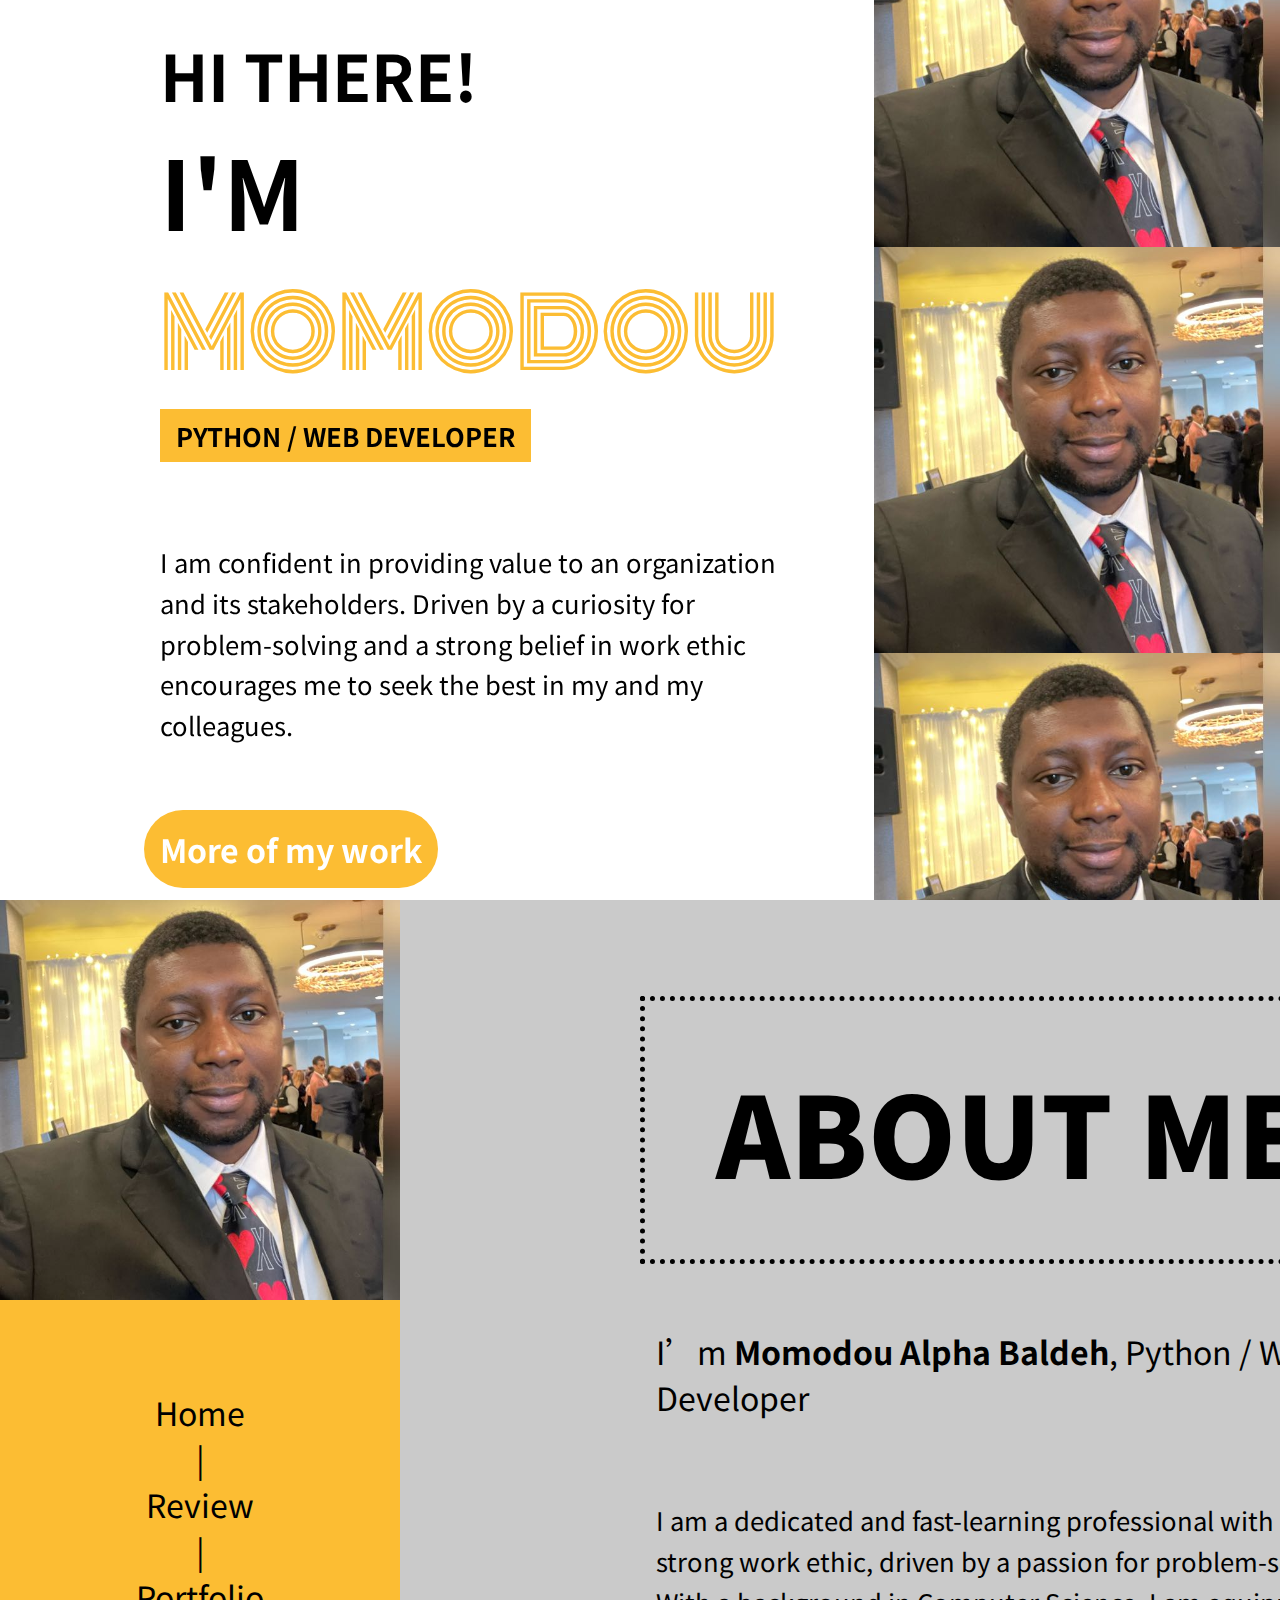
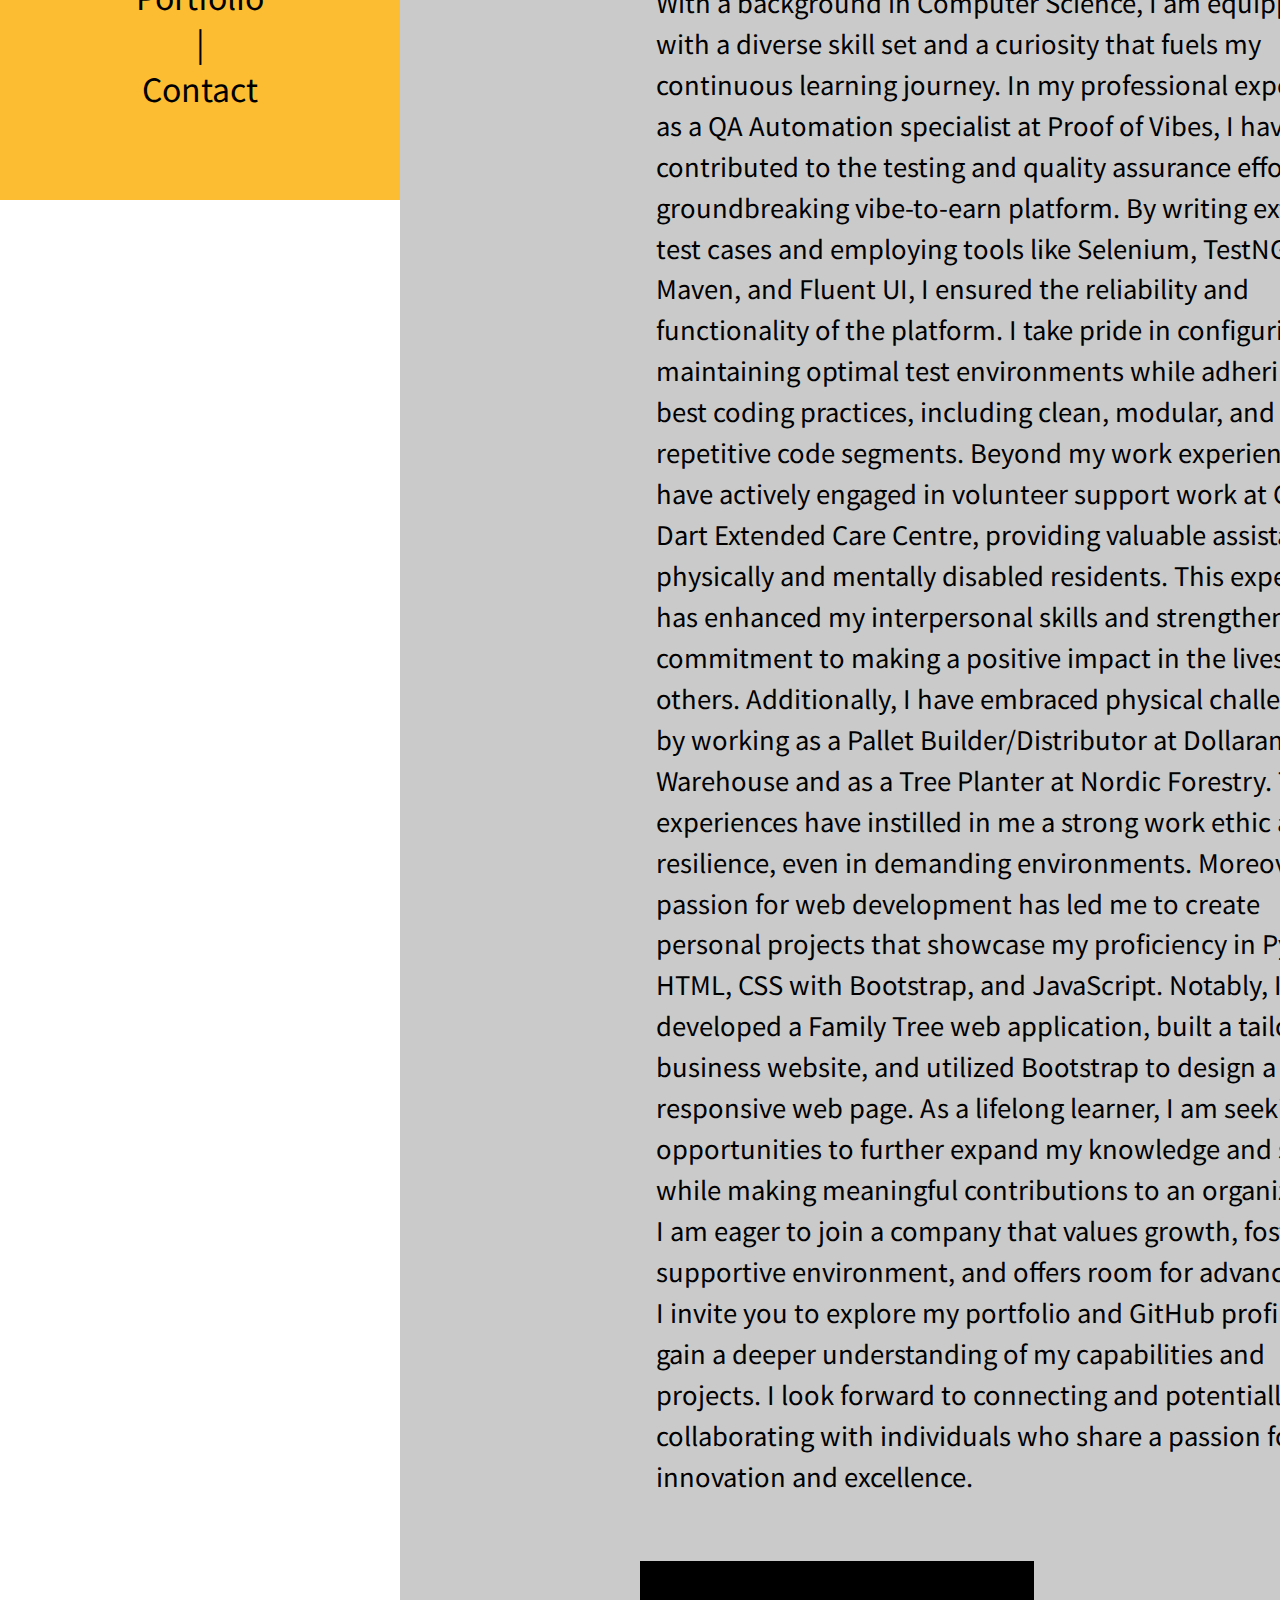
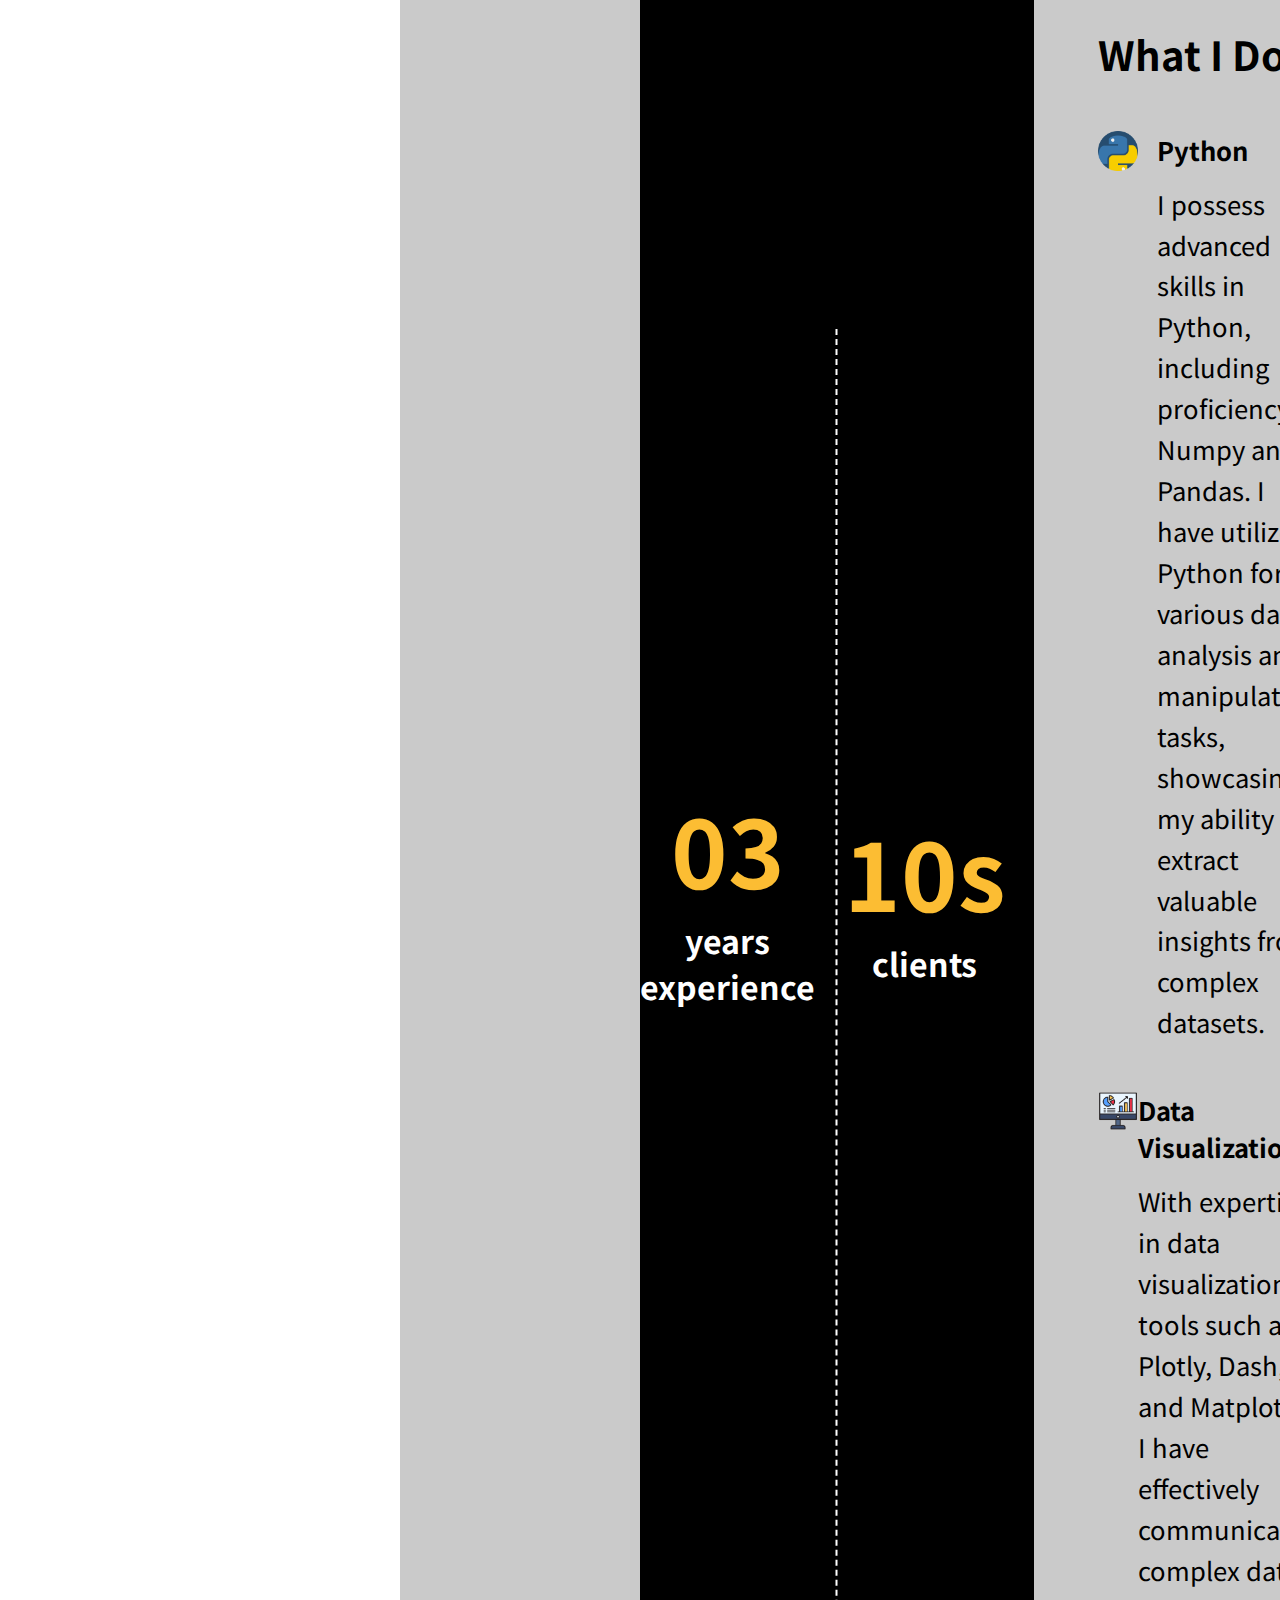
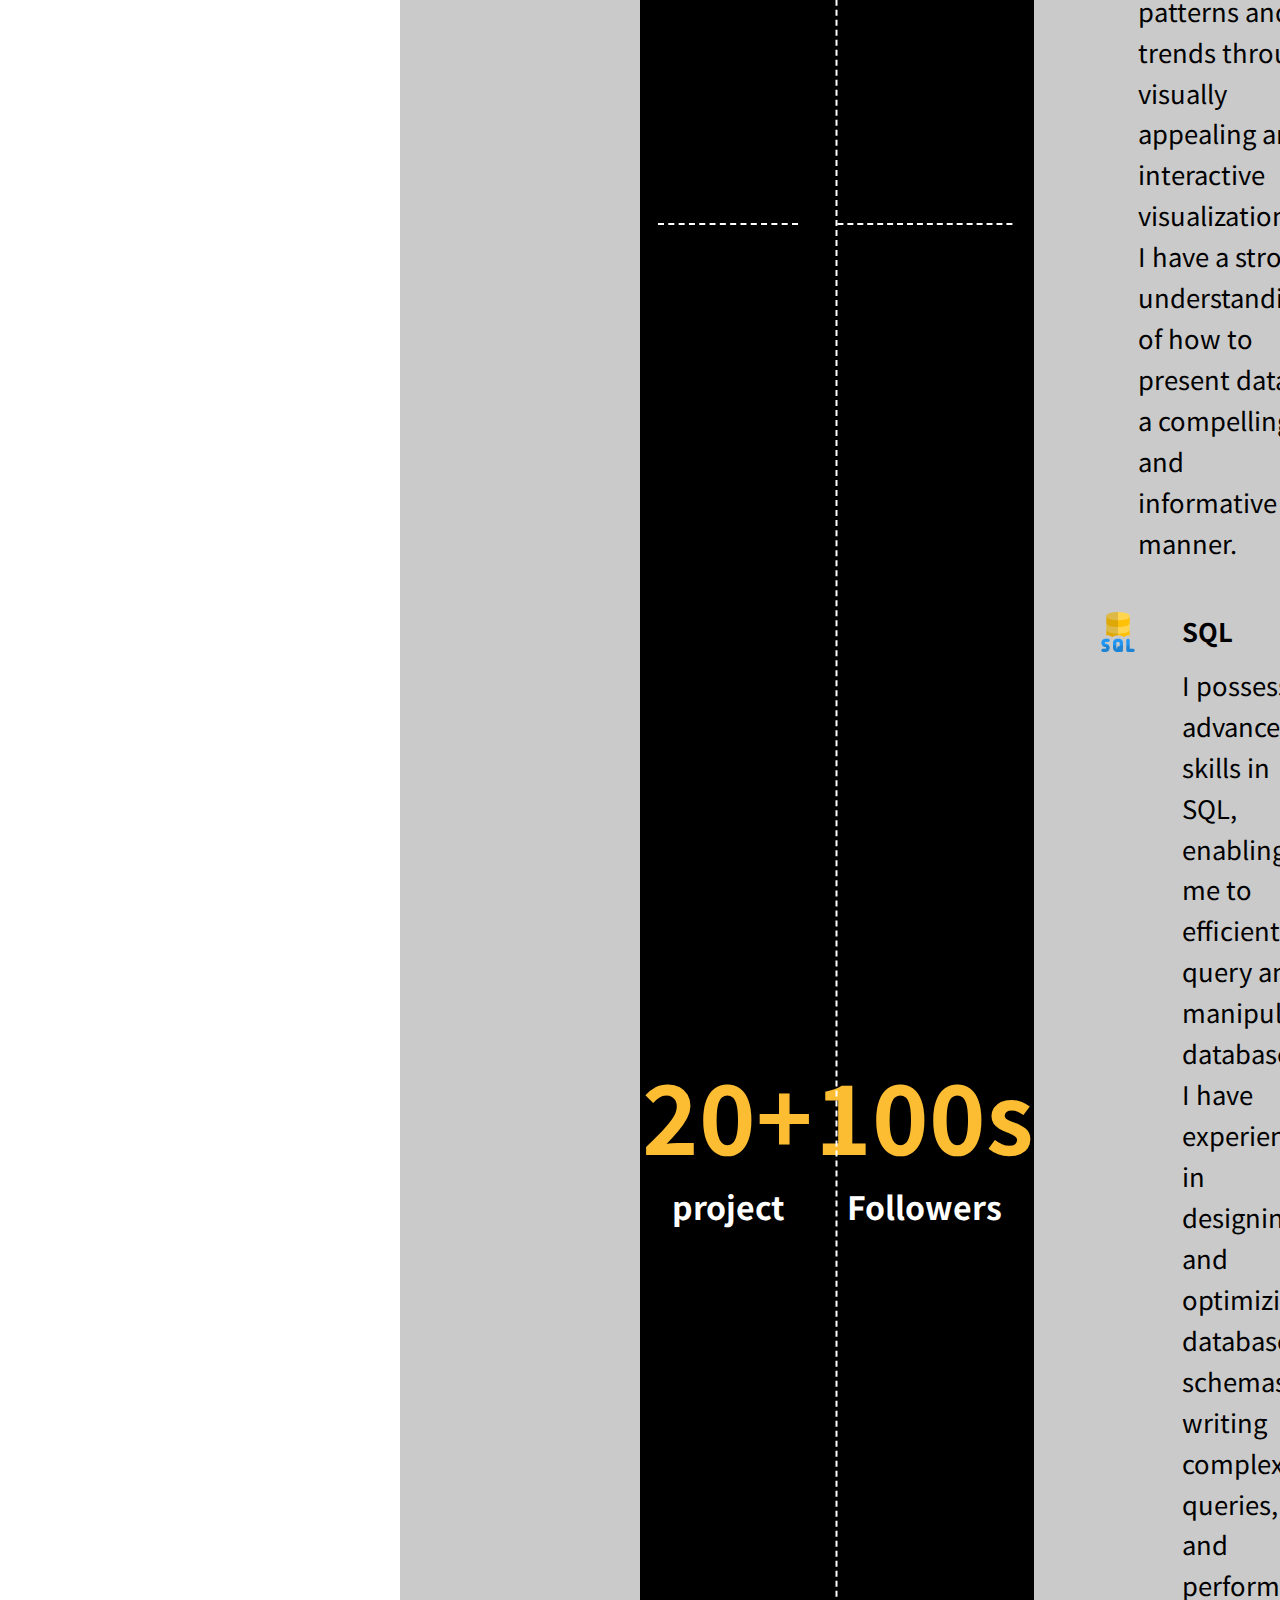
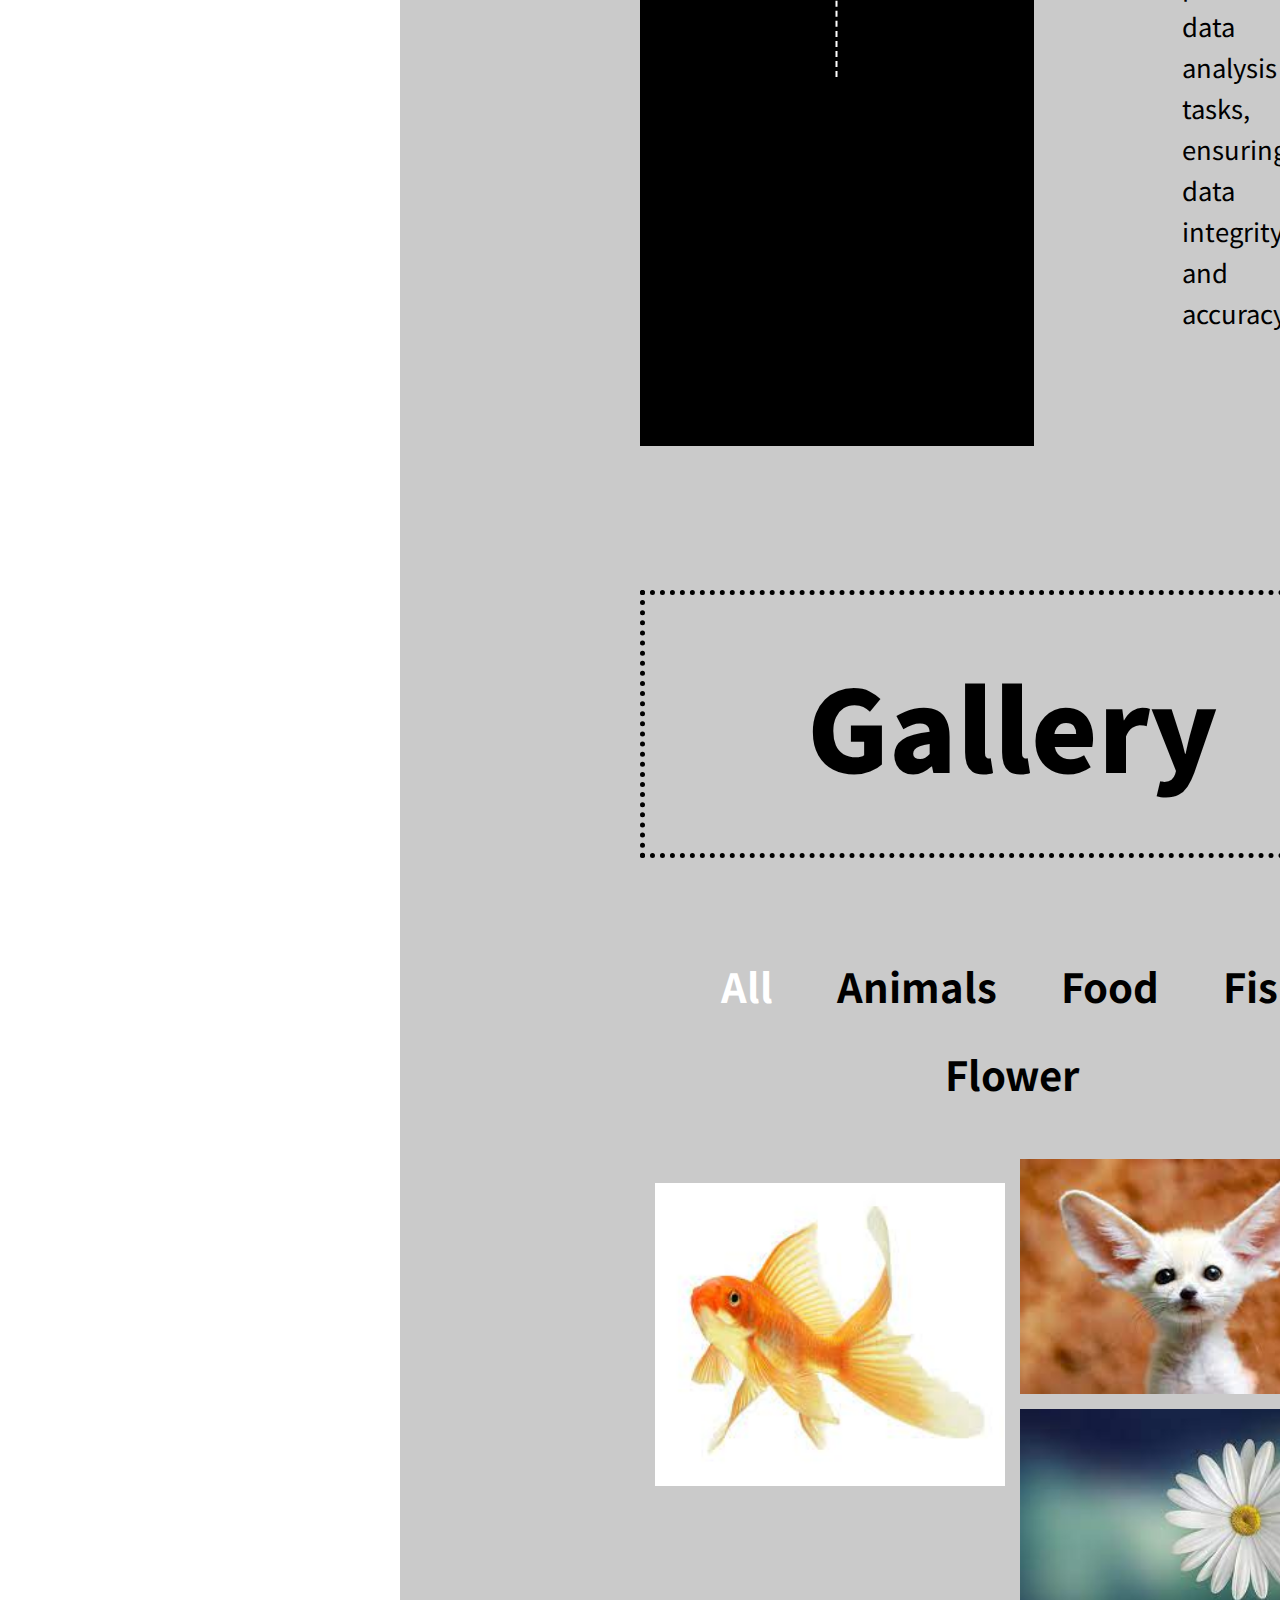
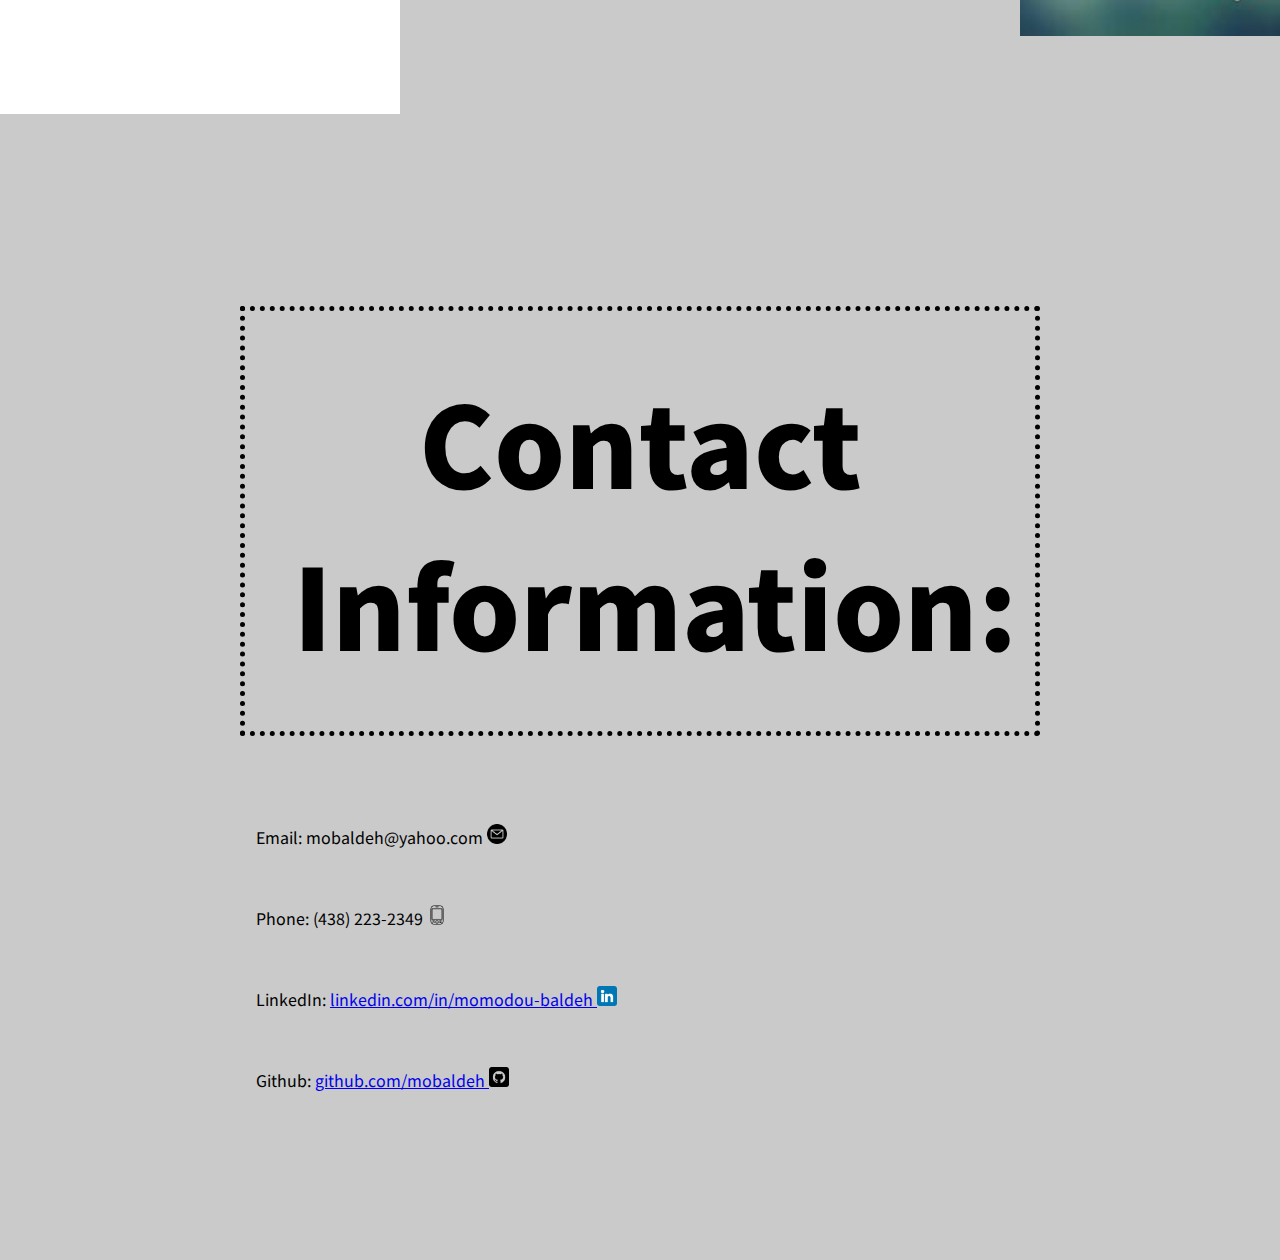
==== commit 399c8392: "Fix file paths" ====
--- a/index.html
+++ b/index.html
@@ -6,7 +6,7 @@
         <meta name="viewport" content="width=device-width, initial-scale=1.0">
         <title>Portfolio</title>
 
-        <link rel="stylesheet" href="/responsive.css">
+        <!-- <link rel="stylesheet" href="/responsive.css"> -->
         <link rel="stylesheet" href="./style.css">
         <link rel="preconnect" href="https://fonts.googleapis.com">
         <link rel="preconnect" href="https://fonts.gstatic.com" crossorigin>
@@ -37,7 +37,7 @@
         </div>
         <div class="parent-section-1" id="Home">
             <div class="child-section-1">
-                <img class="hero-img-mobile" src="./__MACOSX/img/momodou.jpg" alt="">
+                <img class="hero-img-mobile" src="/img/momodou.jpg" alt="">
                 <h1>
                     <span class="small">hi there!</span>
                     I'm 
--- a/style.css
+++ b/style.css
@@ -481,8 +481,8 @@
         display: none;
     }
     .hero-img {
-        background-image: url(/__MACOSX/img/momodou.jpg);
-        background-size: cover;
+        background-image: url(/img/momodou.jpg);
+        background-size: contain;
         background-position: center;
     }
     .side-menu {
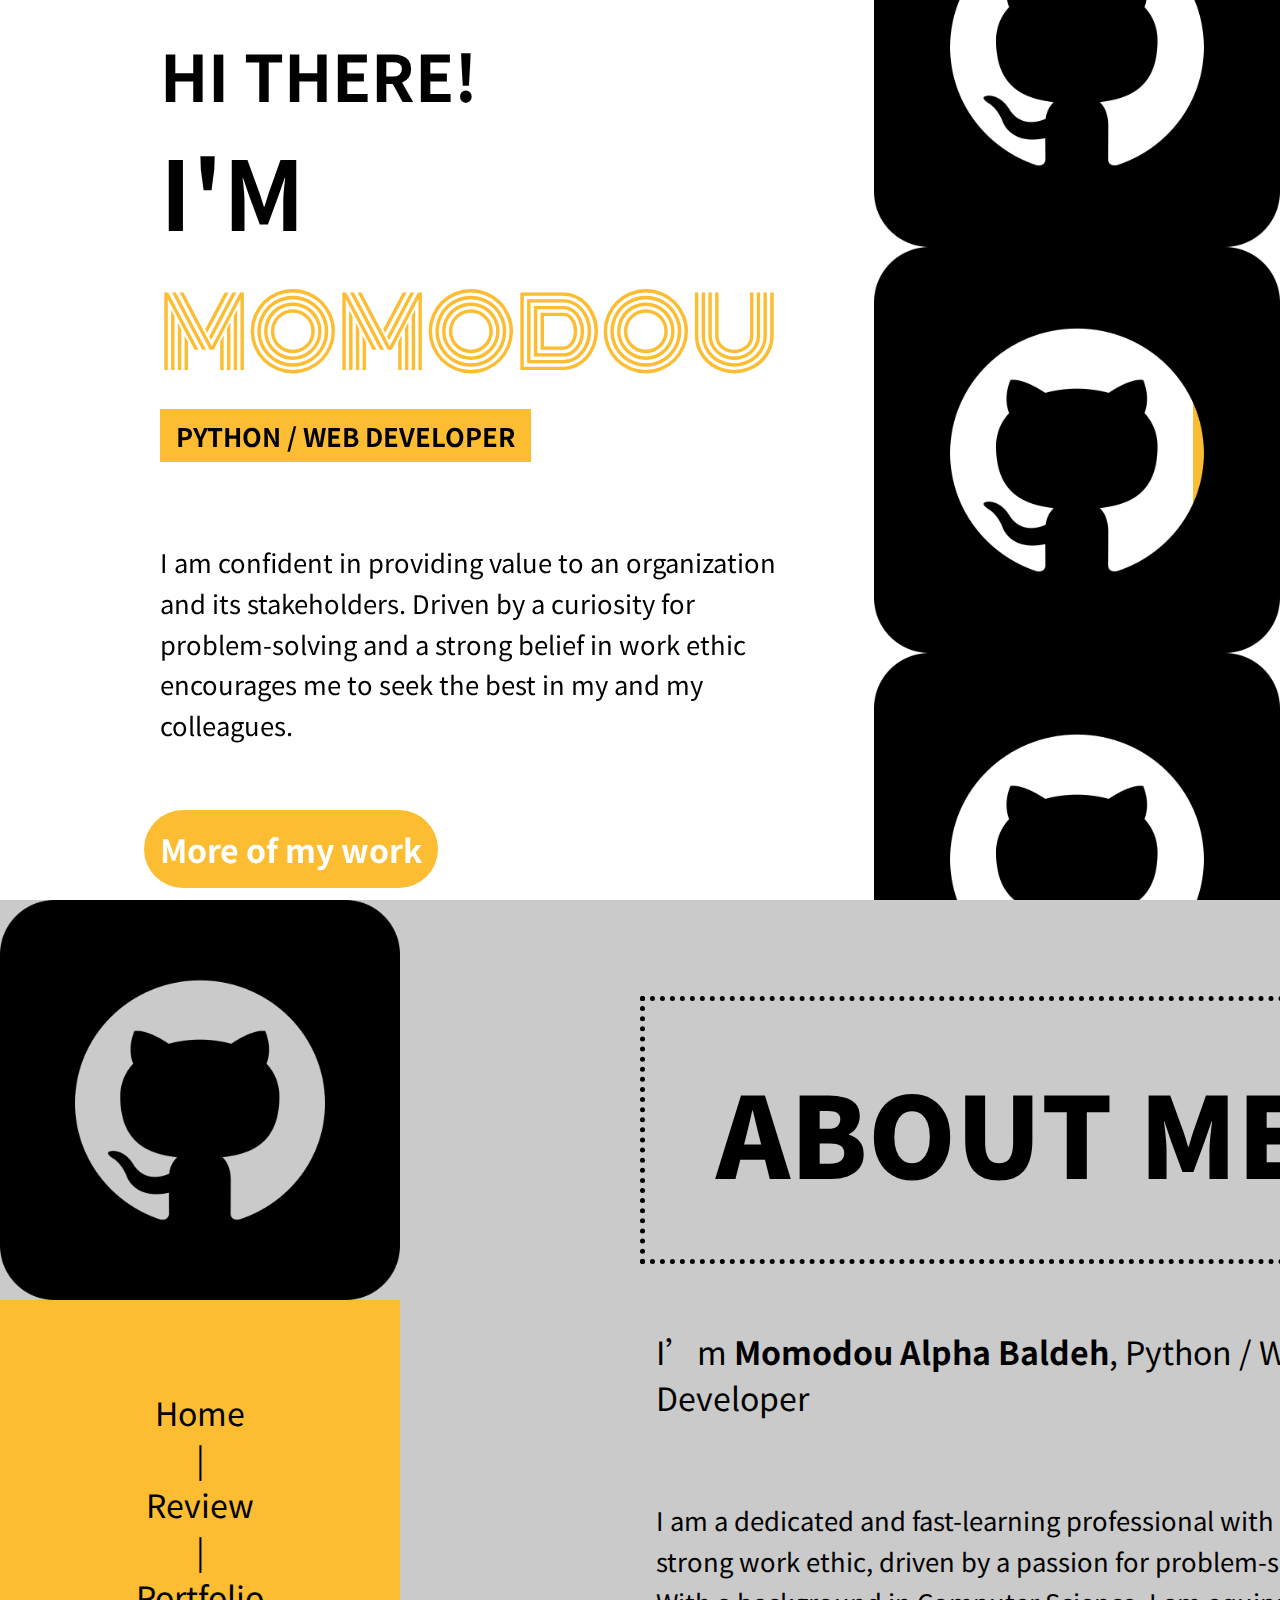
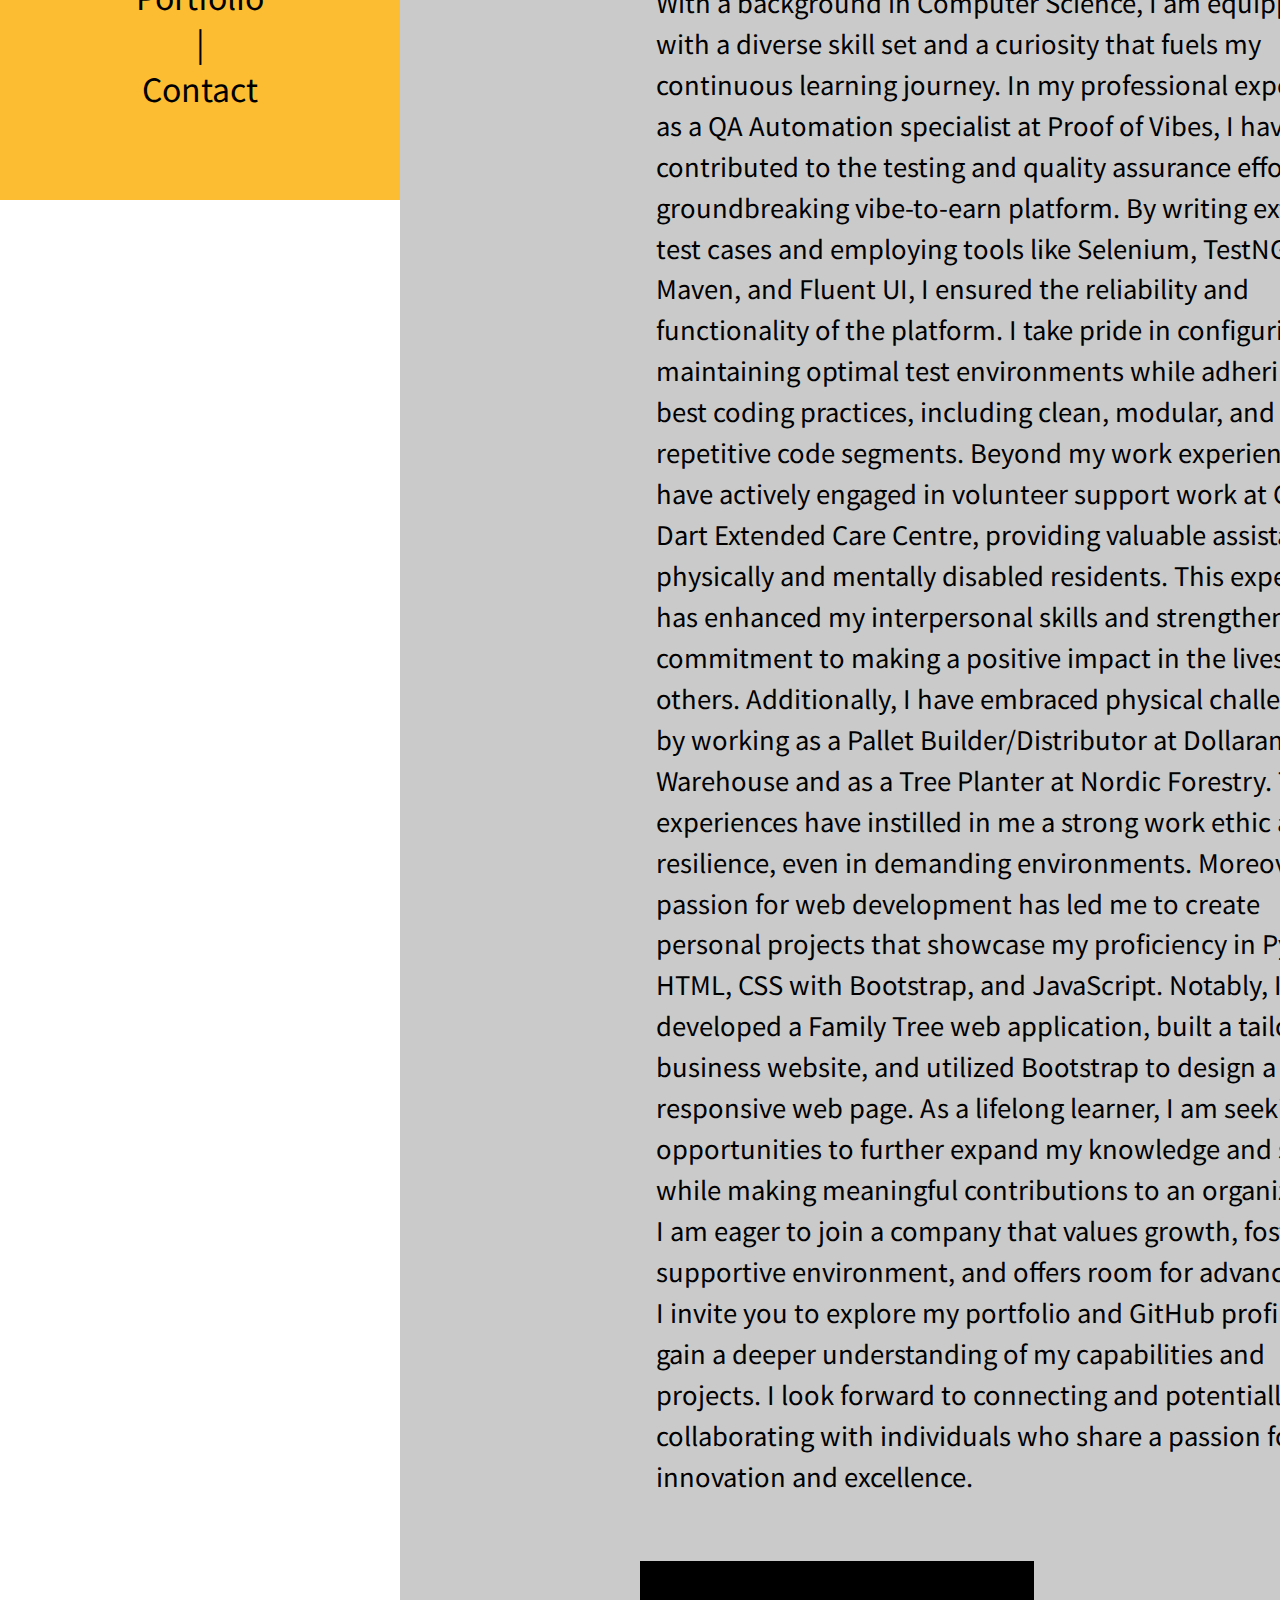
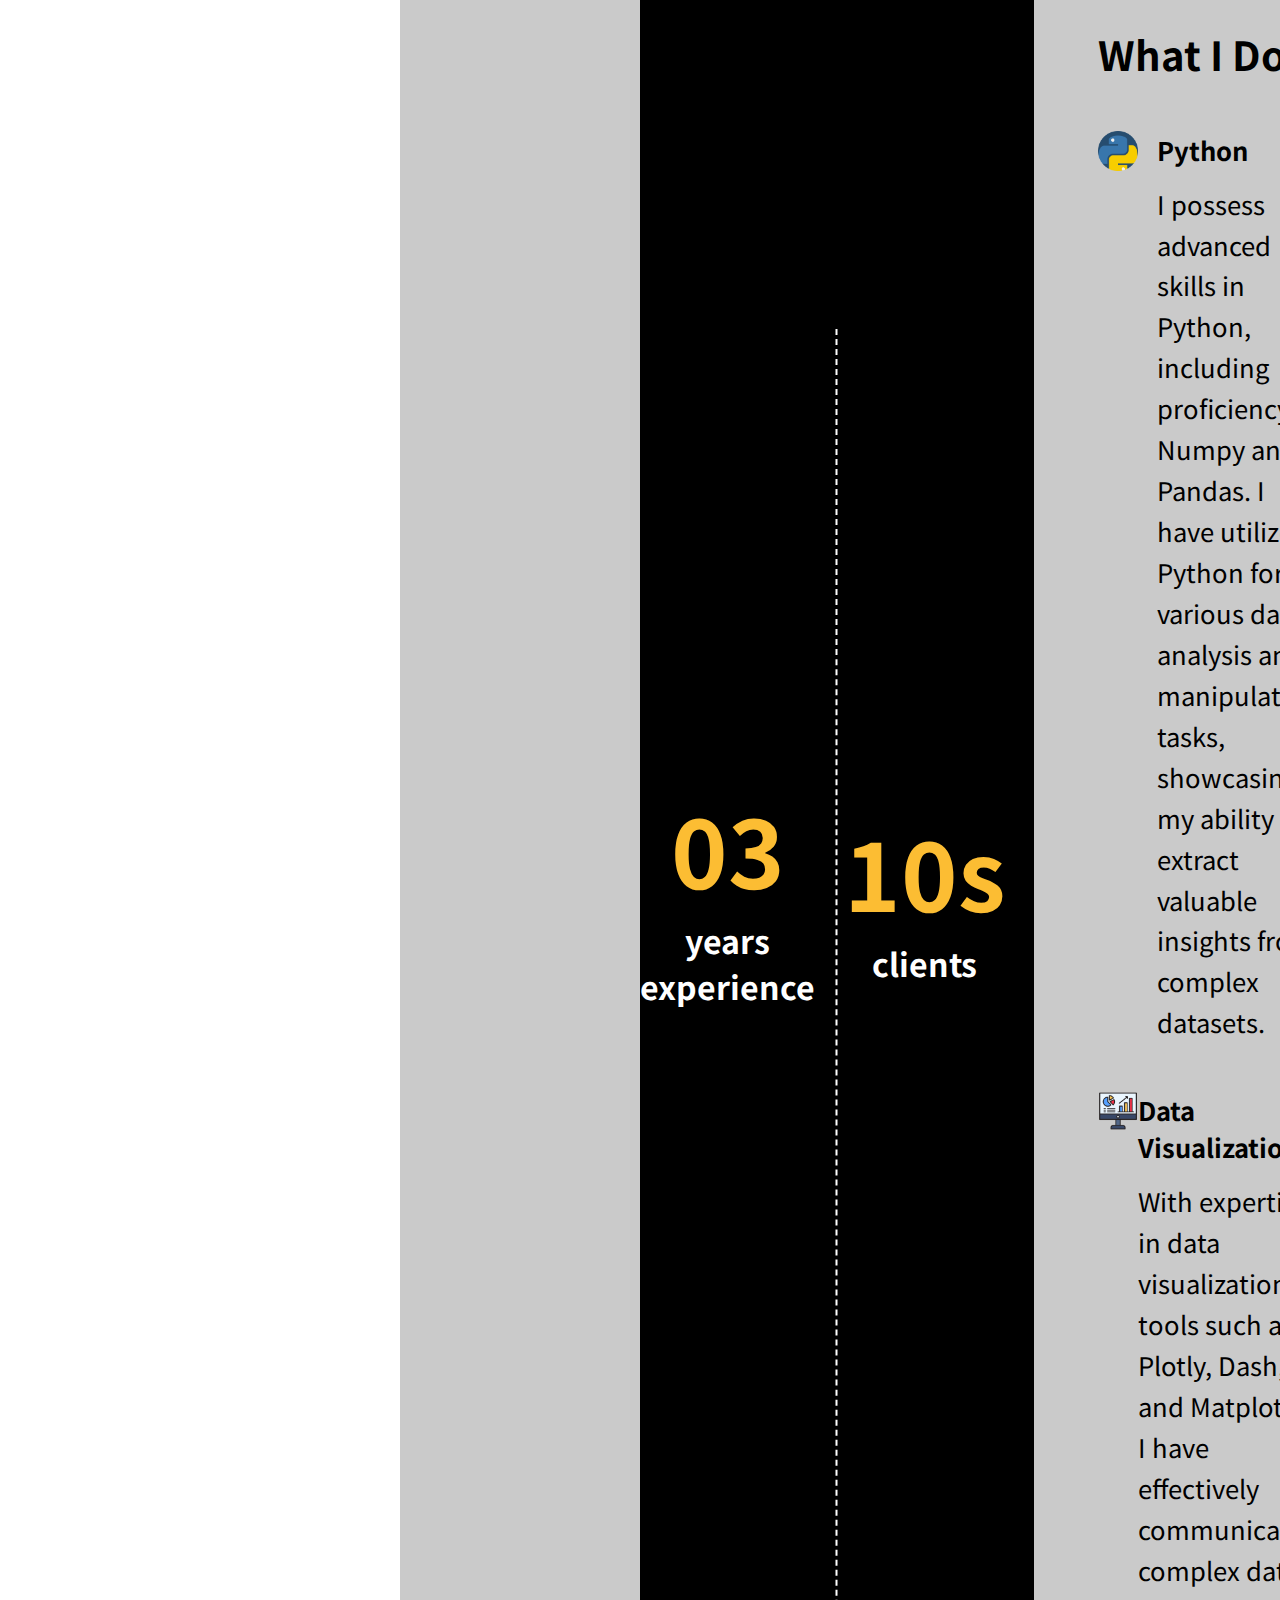
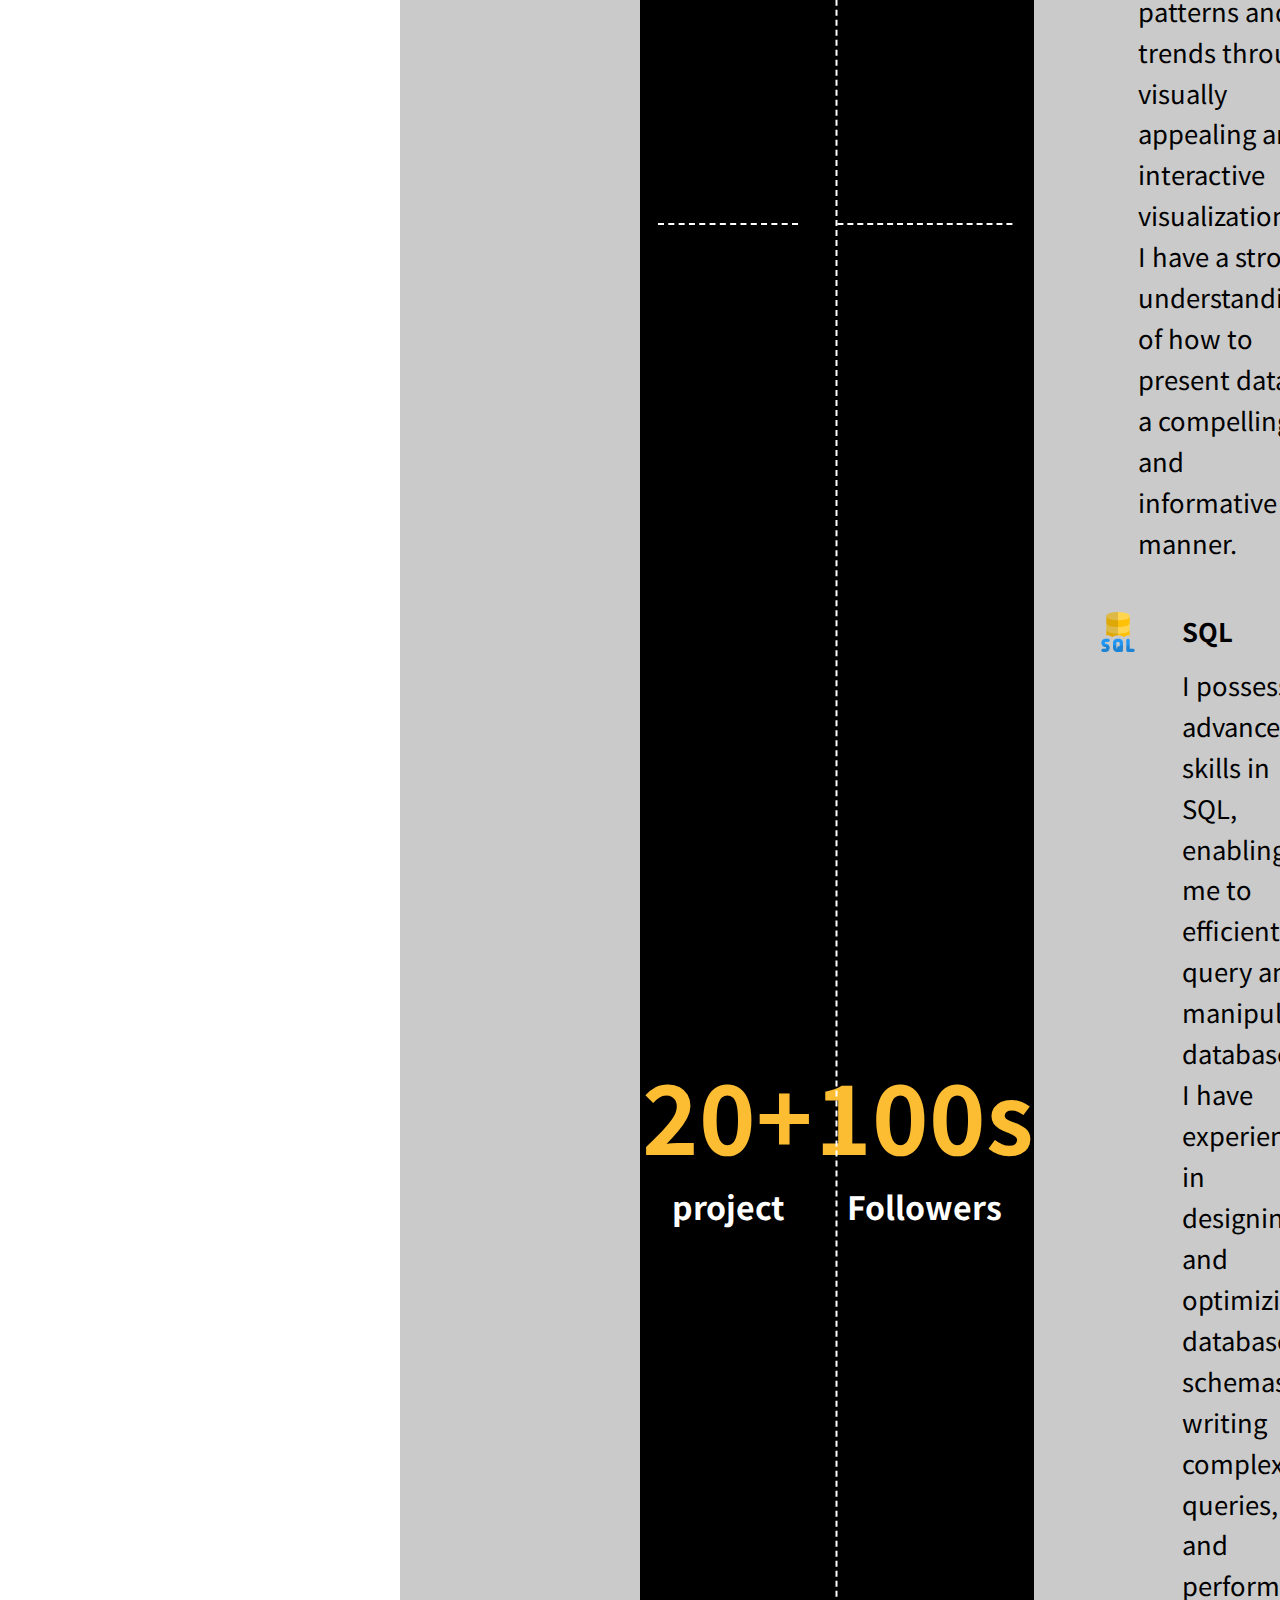
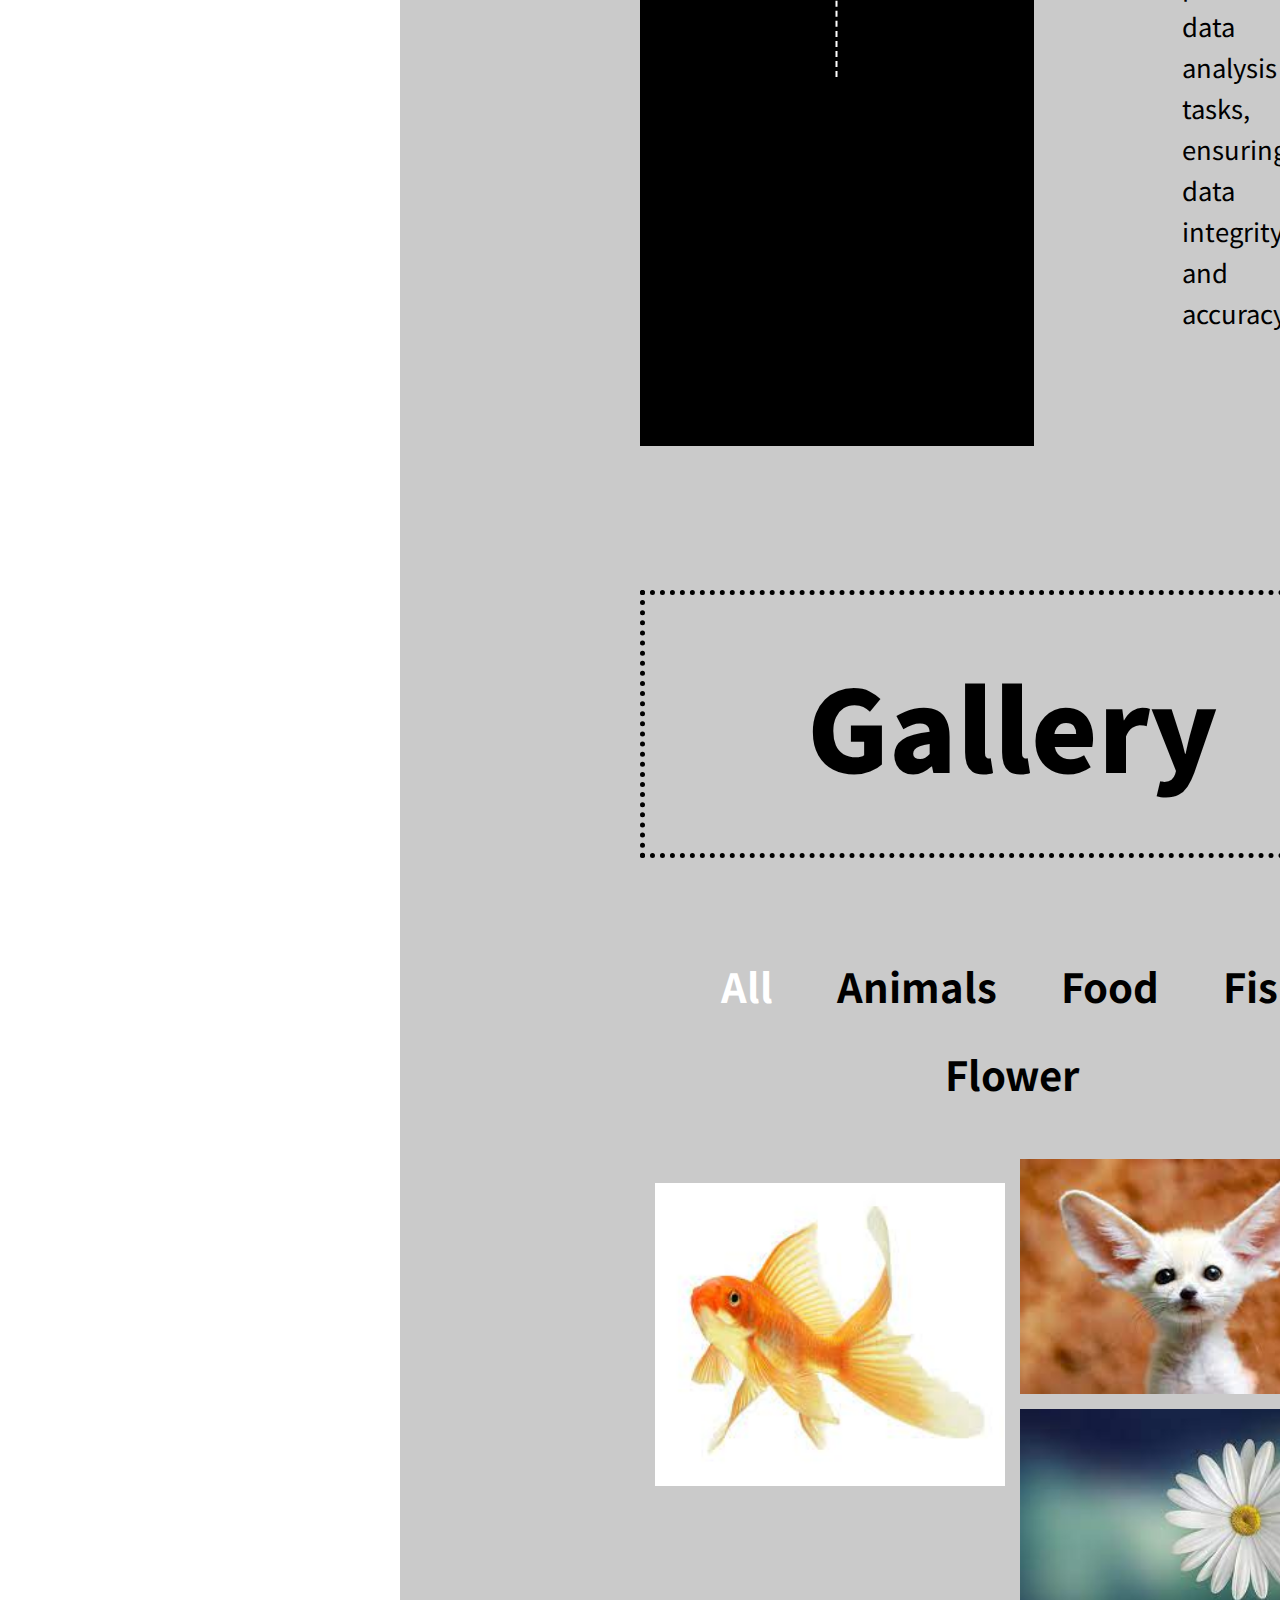
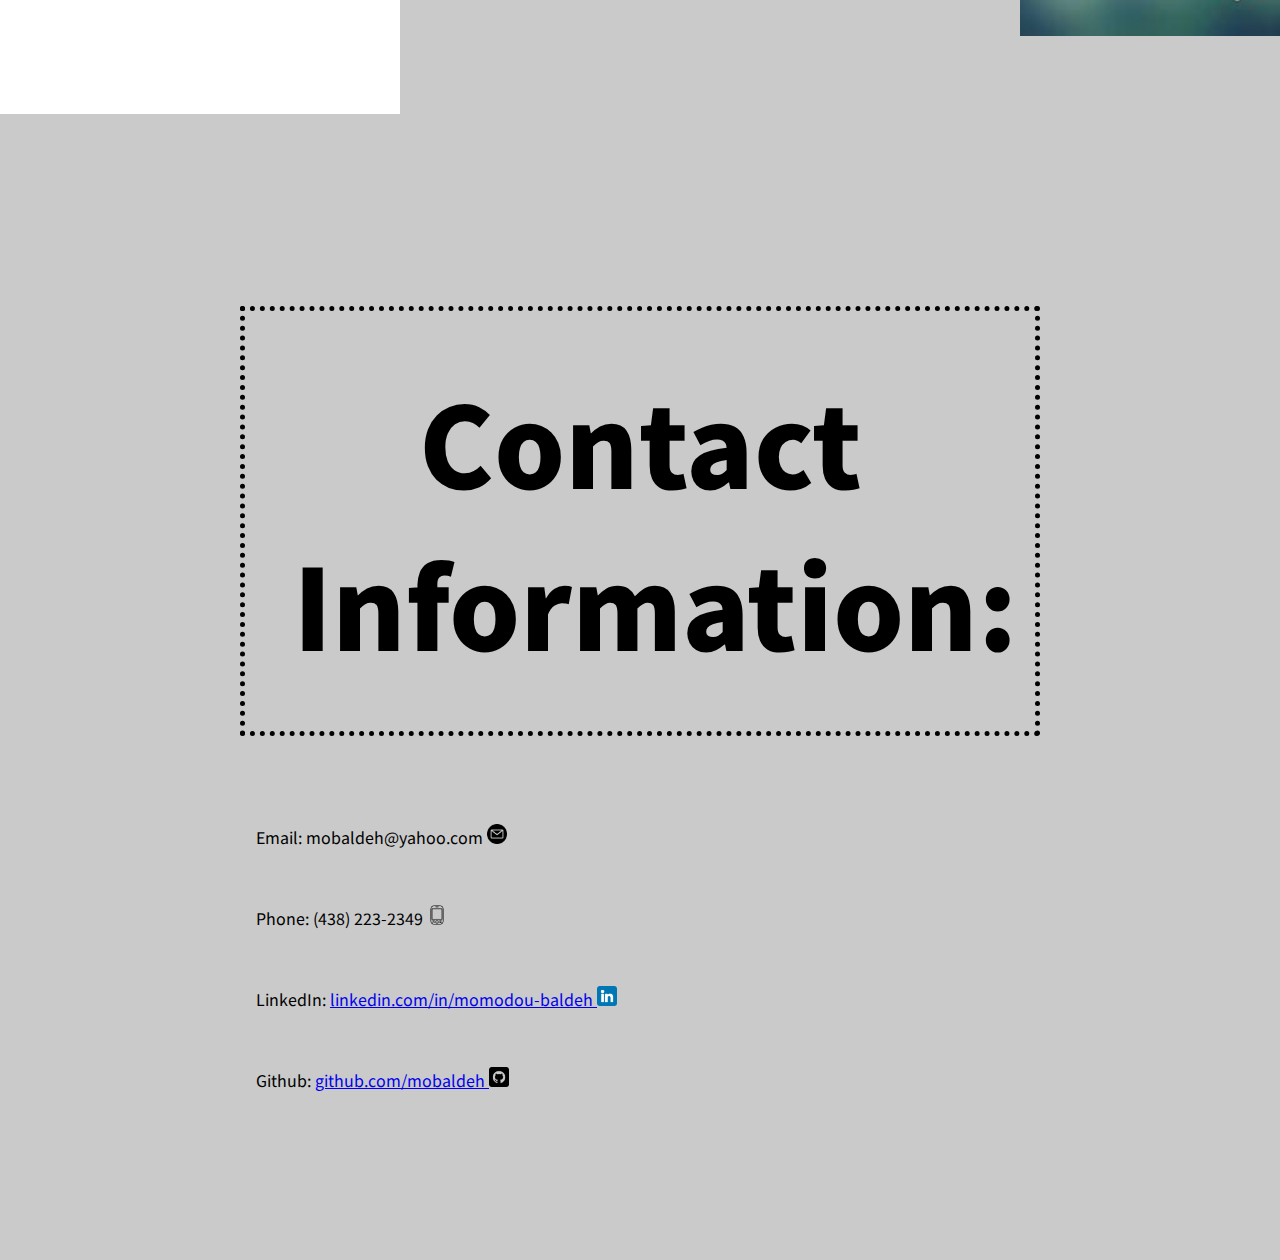
==== commit 9f1ddbaf: "Fix file paths" ====
--- a/index.html
+++ b/index.html
@@ -37,7 +37,7 @@
         </div>
         <div class="parent-section-1" id="Home">
             <div class="child-section-1">
-                <img class="hero-img-mobile" src="/img/momodou.jpg" alt="">
+                <img class="hero-img-mobile" src="img/mo.jpg" alt="">
                 <h1>
                     <span class="small">hi there!</span>
                     I'm 
@@ -56,7 +56,9 @@
                     my work
                 </a>
             </div>
-            <div class="child-section-1 hero-img"></div>
+            <div class="child-section-1 hero-img">
+
+            </div>
 
         </div>
         <div class="content-section-container">
--- a/style.css
+++ b/style.css
@@ -481,7 +481,7 @@
         display: none;
     }
     .hero-img {
-        background-image: url(/img/momodou.jpg);
+        background-image: url(img/github.png);
         background-size: contain;
         background-position: center;
     }
